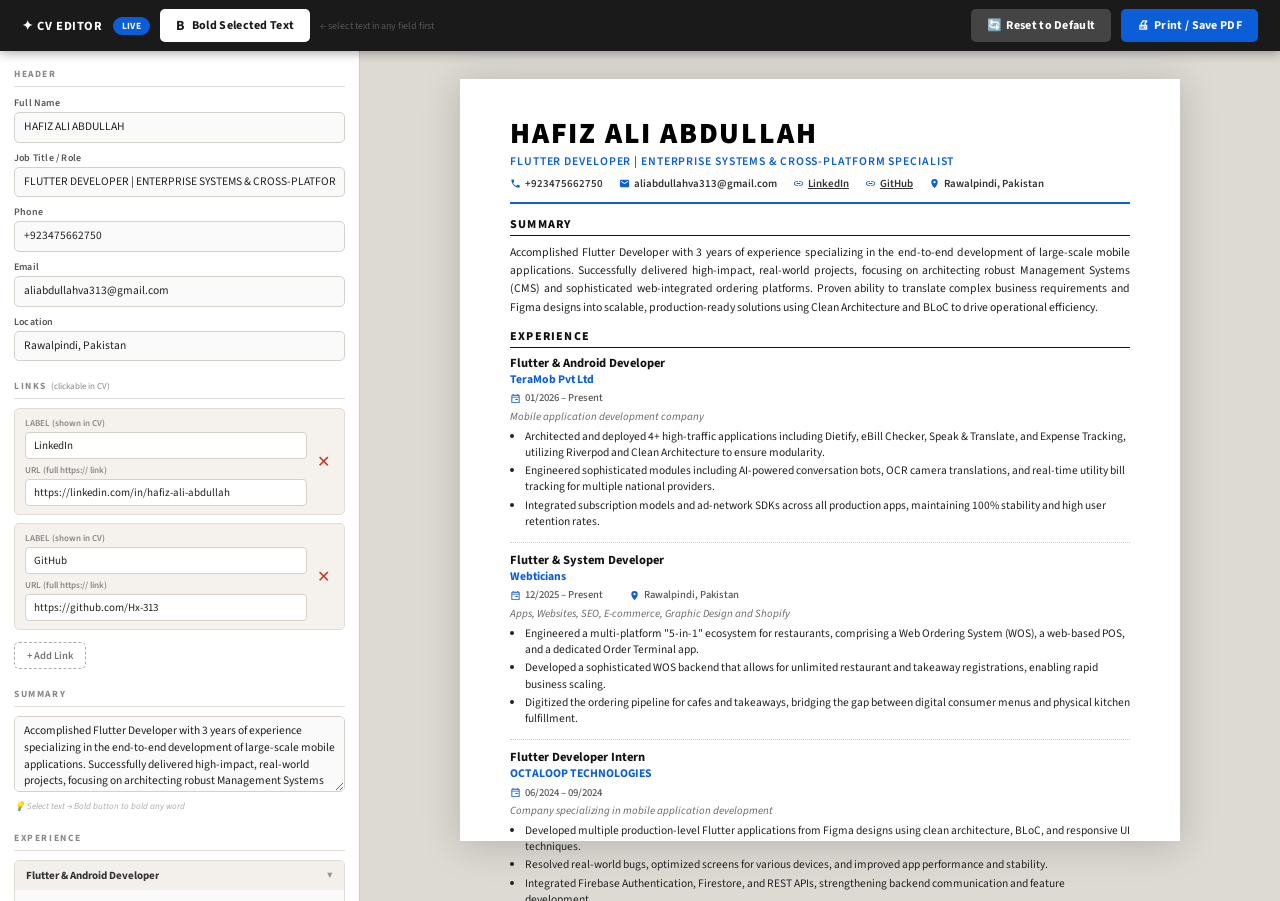
==== index.html @ 5954bc82 "refactor: update CV styling with modern UI components and integrate dynamic icon rendering" ====
<!DOCTYPE html>
<html lang="en">
<head>
<meta charset="UTF-8">
<meta name="viewport" content="width=device-width, initial-scale=1.0">
<title>CV – Hafiz Ali Abdullah</title>
<link href="https://fonts.googleapis.com/css2?family=Source+Sans+3:wght@300;400;600;700;900&display=swap" rel="stylesheet">
<style>
*{margin:0;padding:0;box-sizing:border-box;}
:root{
  --blue:#0b5ed7;--blue-light:#3b82f6;--blue-dark:#1d4ed8;
  --black:#111;--dark:#222;--muted:#555;--light-muted:#888;
  --border:#ccc;--bg:#eae8e3;--panel-bg:#fff;
  --font:'Source Sans 3',sans-serif;--radius:5px;
}
body{font-family:var(--font);background:var(--bg);color:var(--black);font-size:14px;}

/* TOOLBAR */
#toolbar{
  position:sticky;top:0;z-index:200;background:#1a1a1a;
  display:flex;align-items:center;justify-content:space-between;
  padding:9px 22px;gap:10px;box-shadow:0 2px 10px rgba(0,0,0,.35);
}
#toolbar .tl{display:flex;align-items:center;gap:10px;flex-wrap:wrap;}
#toolbar h2{color:#fff;font-size:12.5px;font-weight:700;letter-spacing:.6px;white-space:nowrap;}
.badge{background:var(--blue);color:#fff;font-size:9.5px;font-weight:700;padding:2px 9px;border-radius:20px;letter-spacing:.4px;}
.tbtn{
  display:inline-flex;align-items:center;gap:5px;
  padding:6px 14px;border-radius:var(--radius);
  font-family:var(--font);font-size:12px;font-weight:700;
  letter-spacing:.3px;cursor:pointer;border:2px solid transparent;
  transition:all .16s;white-space:nowrap;
}
.tbtn-bold{background:#fff;color:#1a1a1a;border-color:#fff;}
.tbtn-bold:hover{background:#e8e4de;}
.tbtn-bold.active{background:var(--blue);color:#fff;border-color:var(--blue);}
.tbtn-print{background:var(--blue);color:#fff;border-color:var(--blue);}
.tbtn-print:hover{background:var(--blue-dark);border-color:var(--blue-dark);}
.tbtn-reset{background:#444;color:#fff;border-color:#444;}
.tbtn-reset:hover{background:#555;border-color:#555;}

/* LAYOUT */
#app{display:flex;height:calc(100vh - 50px);}
#form-panel{
  width:360px;min-width:300px;flex-shrink:0;
  background:var(--panel-bg);border-right:1px solid var(--border);
  overflow-y:auto;padding:16px 14px 60px;
}
#form-panel::-webkit-scrollbar{width:4px;}
#form-panel::-webkit-scrollbar-thumb{background:#ccc;border-radius:4px;}
#preview-panel{
  flex:1;overflow-y:auto;background:#dddad4;
  display:flex;justify-content:center;padding:28px 16px 60px;
}
#preview-panel::-webkit-scrollbar{width:6px;}
#preview-panel::-webkit-scrollbar-thumb{background:#bbb;border-radius:4px;}

/* FORM STYLES */
.fs{margin-bottom:18px;}
.fs-title{
  font-size:9.5px;font-weight:700;letter-spacing:1.6px;
  text-transform:uppercase;color:var(--light-muted);
  margin-bottom:9px;padding-bottom:5px;border-bottom:1px solid #e0ddd8;
}
.fg{margin-bottom:8px;}
.fg label{display:block;font-size:10px;font-weight:600;color:#555;margin-bottom:2px;letter-spacing:.2px;}
.fg input,.fg textarea{
  width:100%;padding:6px 9px;border:1px solid #d5d0ca;border-radius:var(--radius);
  font-family:var(--font);font-size:11.5px;color:var(--dark);
  background:#fafafa;resize:vertical;line-height:1.45;
  transition:border-color .15s,box-shadow .15s;
}
.fg input:focus,.fg textarea:focus{
  outline:none;border-color:var(--blue-light);
  box-shadow:0 0 0 2px rgba(59,130,246,.12);background:#fff;
}
.fg textarea{min-height:50px;}
.fg textarea.tall{min-height:76px;}
.hint{font-size:9px;color:#aaa;margin-top:2px;font-style:italic;}

/* LINK ROW — label + url side by side */
.link-row{display:flex;gap:6px;align-items:flex-start;margin-bottom:8px;background:#f5f2ee;border:1px solid #e0dcd6;border-radius:var(--radius);padding:8px 10px;}
.link-row .lr-fields{flex:1;display:flex;flex-direction:column;gap:5px;}
.link-row .lr-input{
  width:100%;padding:5px 8px;border:1px solid #d5d0ca;border-radius:4px;
  font-family:var(--font);font-size:11px;color:var(--dark);background:#fff;
}
.link-row .lr-input:focus{outline:none;border-color:var(--blue-light);}
.link-row .lr-label-row{display:flex;gap:5px;}
.link-row .lr-small{font-size:9px;color:#888;margin-bottom:2px;font-weight:600;}
.link-rm{
  background:transparent;border:none;color:#c0392b;
  font-size:16px;cursor:pointer;padding:2px 4px;line-height:1;
  align-self:center;flex-shrink:0;
}

/* COLLAPSIBLE */
.blk{background:#fafafa;border:1px solid #e0dcd6;border-radius:var(--radius);margin-bottom:8px;overflow:hidden;}
.blk-hd{
  display:flex;align-items:center;justify-content:space-between;
  padding:7px 11px;cursor:pointer;user-select:none;
  background:#f3f0eb;transition:background .15s;
}
.blk-hd:hover{background:#ebe7e0;}
.blk-lbl{font-size:11px;font-weight:700;color:#333;overflow:hidden;text-overflow:ellipsis;white-space:nowrap;max-width:240px;}
.blk-arr{font-size:11px;color:#999;transition:transform .2s;flex-shrink:0;}
.blk-arr.open{transform:rotate(90deg);}
.blk-body{padding:10px 11px;display:none;}
.blk-body.open{display:block;}
.btn-add{
  display:inline-flex;align-items:center;gap:4px;
  background:transparent;border:1px dashed #b0aba4;
  color:#777;font-size:10.5px;font-weight:600;
  padding:5px 12px;border-radius:var(--radius);
  cursor:pointer;margin-top:4px;transition:all .15s;font-family:var(--font);
}
.btn-add:hover{border-color:var(--blue);color:var(--blue);background:#f0f5fa;}
.btn-rm{
  background:transparent;border:none;color:#c0392b;
  font-size:11px;cursor:pointer;padding:2px 5px;font-weight:700;
  font-family:var(--font);margin-top:6px;display:inline-block;
}
.btn-rm:hover{text-decoration:underline;}

/* CV PREVIEW */
#cv{
  width:720px;background:#fff;padding:40px 50px 50px;
  box-shadow:0 4px 36px rgba(0,0,0,.18);
  font-family:var(--font);font-size:9.4pt;color:#111;line-height:1.45;
}
#cv .cv-hd{padding-bottom:10px;border-bottom:2.5px solid var(--blue);margin-bottom:12px;}
#cv .cv-name{font-size:22pt;font-weight:900;letter-spacing:1.8px;text-transform:uppercase;color:#000;line-height:1.05;}
#cv .cv-role{font-size:8.8pt;font-weight:600;letter-spacing:.9px;color:var(--blue);margin-top:3px;text-transform:uppercase;}
#cv .cv-contacts{margin-top:6px;font-size:8.2pt;color:#333;display:flex;flex-wrap:wrap;gap:4px 16px;align-items:center;}
#cv .cv-contacts .ci{color:#333;display:inline-flex;align-items:center;font-weight:600;}
#cv .cv-contacts a.ci-link{
  color:#333;text-decoration:underline;font-weight:600;font-size:8.2pt;
  display:inline-flex;align-items:center;transition:color .15s;
}
#cv .cv-contacts a.ci-link:hover{color:var(--blue);}
.cv-icon{
  width:11px;height:11px;color:var(--blue);display:inline-block;
  vertical-align:middle;margin-right:4px;flex-shrink:0;
}

#cv .sec{margin-bottom:11px;}
#cv .sec-ttl{
  font-size:9pt;font-weight:800;letter-spacing:1.2px;text-transform:uppercase;
  color:#111;border-bottom:1.8px solid #111;padding-bottom:2px;margin-bottom:8px;
}
#cv .cv-sum{font-size:8.8pt;color:#222;line-height:1.55;text-align:justify;}
#cv .cv-job{margin-bottom:10px;}
#cv .cv-jt{font-size:9.4pt;font-weight:700;color:#111;line-height:1.2;}
#cv .cv-jc{font-size:8.8pt;font-weight:700;color:var(--blue);margin-top:2px;line-height:1.2;}
#cv .cv-jmeta {
  font-size: 8pt;
  color: #555;
  margin-top: 3px;
  margin-bottom: 3px;
  display: flex;
  align-items: center;
  flex-wrap: wrap;
  gap: 12px;
  font-weight: 500;
}
#cv .cv-jmeta .cv-meta-item {
  display: inline-flex;
  align-items: center;
}
#cv .cv-jcd{font-size:8.2pt;color:#666;font-style:italic;margin-top:1px;margin-bottom:3px;}
#cv .cv-job ul{padding-left:15px;margin-top:4px;}
#cv .cv-job li{font-size:8.6pt;color:#222;margin-bottom:2px;line-height:1.42;}
#cv .cv-edu{display:flex;justify-content:space-between;align-items:stretch;margin-bottom:8px;}
#cv .cv-edu-deg{font-size:9.4pt;font-weight:700;color:#111;line-height:1.2;}
#cv .cv-edu-inst{font-size:8.8pt;font-weight:700;color:var(--blue);margin-top:2px;line-height:1.2;}
#cv .cv-edu-r{
  border-left:1.5px solid #dcdadb;
  padding-left:12px;
  text-align:left;
  min-width:100px;
  display:flex;
  flex-direction:column;
  justify-content:center;
  flex-shrink:0;
  margin-left:16px;
}
#cv .cv-edu-gpa-label{font-size:7pt;color:#777;text-transform:uppercase;font-weight:700;letter-spacing:.5px;line-height:1.1;}
#cv .cv-edu-gpa-val{font-size:9.5pt;font-weight:700;color:var(--blue);margin-top:2px;line-height:1.1;}
#cv .cv-proj-grid{display:grid;grid-template-columns:1fr 1fr;gap:10px 24px;}
#cv .cv-proj-item{margin-bottom:2px;}
#cv .cv-proj-name{font-size:9pt;font-weight:700;color:#111;line-height:1.25;}
#cv .cv-proj-desc{font-size:8.2pt;color:#444;line-height:1.42;margin-top:2px;}
.proj-icon{width:13px;height:13px;color:var(--blue);margin-top:2px;flex-shrink:0;}
#cv .cv-skills{display:flex;flex-wrap:wrap;gap:6px;margin-top:4px;}
#cv .cv-skill{
  background:#fff;color:#222;border:1px solid #d1d5db;border-bottom:2px solid #a3a9b3;
  font-size:7.8pt;font-weight:700;padding:2px 8px;border-radius:4px;display:inline-block;line-height:1.5;
}
#cv .cv-cert{margin-bottom:6px;}
#cv .cv-cert-name{font-size:9pt;font-weight:700;color:#111;}
#cv .cv-cert-iss{font-size:8pt;color:var(--blue);font-weight:700;}
#cv .cv-refs{display:grid;grid-template-columns:1fr 1fr;gap:10px 24px;}
#cv .cv-ref-name{font-size:9.4pt;font-weight:700;color:#111;}
#cv .cv-ref-role{font-size:8.2pt;color:var(--blue);font-weight:700;line-height:1.35;white-space:pre-line;}
#cv .cv-ref-c{font-size:8.2pt;color:#444;margin-top:2px;}

@media print{
  @page{size:A4;margin:0;}
  html,body{width:210mm;min-height:297mm;margin:0!important;padding:0!important;background:#fff!important;}
  body *{visibility:hidden!important;}
  #cv,#cv *{visibility:visible!important;}
  #toolbar,#form-panel{display:none!important;}
  #app,#preview-panel{
    display:block!important;width:auto!important;height:auto!important;overflow:visible!important;
    margin:0!important;padding:0!important;background:#fff!important;
  }
  #cv{
    position:absolute;left:0;top:0;width:210mm!important;min-height:297mm!important;
    margin:0!important;padding:12mm 14mm!important;box-shadow:none!important;background:#fff!important;
    -webkit-print-color-adjust:exact;print-color-adjust:exact;
  }
}
</style>
</head>
<body>

<!-- TOOLBAR -->
<div id="toolbar">
  <div class="tl">
    <h2>✦ CV EDITOR</h2>
    <span class="badge">LIVE</span>
    <button class="tbtn tbtn-bold" id="boldBtn" onclick="applyBold()">
      <b style="font-size:14px;line-height:1">B</b>&nbsp;Bold Selected Text
    </button>
    <span style="color:#555;font-size:10px;">← select text in any field first</span>
  </div>
  <div style="display:flex;gap:10px;align-items:center;">
    <button class="tbtn tbtn-reset" onclick="resetTemplate()">🔄&nbsp; Reset to Default</button>
    <button class="tbtn tbtn-print" onclick="printCV()">🖨&nbsp; Print / Save PDF</button>
  </div>
</div>

<div id="app">
  <!-- FORM PANEL -->
  <div id="form-panel">

    <div class="fs">
      <div class="fs-title">Header</div>
      <div class="fg"><label>Full Name</label><input id="f-name" oninput="render()"></div>
      <div class="fg"><label>Job Title / Role</label><input id="f-title" oninput="render()"></div>
      <div class="fg"><label>Phone</label><input id="f-phone" oninput="render()"></div>
      <div class="fg"><label>Email</label><input id="f-email" oninput="render()"></div>
      <div class="fg"><label>Location</label><input id="f-location" oninput="render()"></div>
    </div>

    <div class="fs">
      <div class="fs-title">Links <span style="font-weight:400;text-transform:none;font-size:9px;letter-spacing:0">(clickable in CV)</span></div>
      <div id="links-wrap"></div>
      <button class="btn-add" onclick="addLink()">+ Add Link</button>
    </div>

    <div class="fs">
      <div class="fs-title">Summary</div>
      <div class="fg">
        <textarea id="f-summary" class="tall" oninput="render()"></textarea>
        <div class="hint">💡 Select text → Bold button to bold any word</div>
      </div>
    </div>

    <div class="fs">
      <div class="fs-title">Experience</div>
      <div id="jobs-wrap"></div>
      <button class="btn-add" onclick="addJob()">+ Add Job</button>
    </div>

    <div class="fs">
      <div class="fs-title">Education</div>
      <div id="edu-wrap"></div>
      <button class="btn-add" onclick="addEdu()">+ Add Education</button>
    </div>

    <div class="fs">
      <div class="fs-title">Side Projects</div>
      <div id="proj-wrap"></div>
      <button class="btn-add" onclick="addProj()">+ Add Project</button>
    </div>

    <div class="fs">
      <div class="fs-title">Skills <span style="font-weight:400;text-transform:none;font-size:9px;letter-spacing:0">(one per line)</span></div>
      <div class="fg">
        <textarea id="f-skills" style="min-height:130px" oninput="render()"></textarea>
        <div class="hint">Each line = one blue tag badge</div>
      </div>
    </div>

    <div class="fs">
      <div class="fs-title">Certifications</div>
      <div id="cert-wrap"></div>
      <button class="btn-add" onclick="addCert()">+ Add Certification</button>
    </div>

    <div class="fs">
      <div class="fs-title">References</div>
      <div id="refs-wrap"></div>
      <button class="btn-add" onclick="addRef()">+ Add Reference</button>
    </div>

  </div>

  <!-- PREVIEW PANEL -->
  <div id="preview-panel">
    <div id="cv"></div>
  </div>
</div>

<script>
/* ══════════════════════════════════════════
   DATA
══════════════════════════════════════════ */
const D = {
  name: "HAFIZ ALI ABDULLAH",
  title: "FLUTTER DEVELOPER | ENTERPRISE SYSTEMS & CROSS-PLATFORM SPECIALIST",
  phone: "+923475662750",
  email: "aliabdullahva313@gmail.com",
  location: "Rawalpindi, Pakistan",
  links: [
    { label: "LinkedIn", url: "https://linkedin.com/in/hafiz-ali-abdullah" },
    { label: "GitHub",   url: "https://github.com/Hx-313" }
  ],
  summary: "Accomplished Flutter Developer with 3 years of experience specializing in the end-to-end development of large-scale mobile applications. Successfully delivered high-impact, real-world projects, focusing on architecting robust Management Systems (CMS) and sophisticated web-integrated ordering platforms. Proven ability to translate complex business requirements and Figma designs into scalable, production-ready solutions using Clean Architecture and BLoC to drive operational efficiency.",
  jobs: [
    {
      title: "Flutter & Android Developer", company: "TeraMob Pvt Ltd",
      desc: "Mobile application development company", date: "01/2026 – Present",
      bullets: [
        "Architected and deployed 4+ high-traffic applications including Dietify, eBill Checker, Speak & Translate, and Expense Tracking, utilizing Riverpod and Clean Architecture to ensure modularity.",
        "Engineered sophisticated modules including AI-powered conversation bots, OCR camera translations, and real-time utility bill tracking for multiple national providers.",
        "Integrated subscription models and ad-network SDKs across all production apps, maintaining 100% stability and high user retention rates."
      ]
    },
    {
      title: "Flutter & System Developer", company: "Webticians",
      desc: "Apps, Websites, SEO, E-commerce, Graphic Design and Shopify", date: "12/2025 – Present | Rawalpindi, Pakistan",
      bullets: [
        "Engineered a multi-platform \"5-in-1\" ecosystem for restaurants, comprising a Web Ordering System (WOS), a web-based POS, and a dedicated Order Terminal app.",
        "Developed a sophisticated WOS backend that allows for unlimited restaurant and takeaway registrations, enabling rapid business scaling.",
        "Digitized the ordering pipeline for cafes and takeaways, bridging the gap between digital consumer menus and physical kitchen fulfillment."
      ]
    },
    {
      title: "Flutter Developer Intern", company: "OCTALOOP TECHNOLOGIES",
      desc: "Company specializing in mobile application development", date: "06/2024 – 09/2024",
      bullets: [
        "Developed multiple production-level Flutter applications from Figma designs using clean architecture, BLoC, and responsive UI techniques.",
        "Resolved real-world bugs, optimized screens for various devices, and improved app performance and stability.",
        "Integrated Firebase Authentication, Firestore, and REST APIs, strengthening backend communication and feature development.",
        "Gained professional workflow experience including Git, team collaboration, and delivering client-ready features."
      ]
    },
    {
      title: "Native Android Developer", company: "CENIT",
      desc: "Networking and IT", date: "05/2024 – 03/2025",
      bullets: [
        "Developed Android applications using Java and XML with API integration, RecyclerView, View Binding, and Data Binding.",
        "Delivered client-focused features, resolved bugs, and implemented enhancements while strengthening debugging and problem-solving skills.",
        "Integrated Firebase real-time database and local storage for dynamic data handling."
      ]
    }
  ],
  edu: [
    { degree: "BS in Computer Science",          inst: "ARID AGRICULTURE UNIVERSITY",    date: "11/2021 – 07/2025 | Rawalpindi, Pakistan", gpa: "GPA: 3.63 / 4.0" },
    { degree: "Intermediate in Computer Science", inst: "Askaria Schools & Colleges",      date: "01/2019 – 01/2021 | Saddar, Rawalpindi",   gpa: "Percentage: 94 / 100" },
    { degree: "Matriculation",                    inst: "Askaria Schools & Colleges",      date: "03/2017 – 2019 | Saddar, Rawalpindi",       gpa: "Percentage: 94 / 100" }
  ],
  projects: [
    { name: "Masjid 360 | Full-Stack Community Management System", desc: "Successfully developed a full-stack community management system that improved financial transparency and operational efficiency." },
    { name: "AI Camera Classifier | Computer Vision (Python/OpenCV)", desc: "Engineered a real-time object identification tool showcasing high-level technical proficiency in computer vision." },
    { name: "HangAroo Native Game", desc: "Re-implemented complex gameplay logic in Java/Android, managing the full lifecycle from asset management to final optimization." },
    { name: "Weather Forecast", desc: "A lightweight Flutter application fetching real-time weather data using REST APIs." }
  ],
  skills: ["Flutter","Dart","Android Native","XML","Mobile UI Design","Node.js","Express.js","Firebase","RESTful API","MySQL","SqfLite","MongoDB","C/C++","HTML5","CSS3","JavaScript","Payment Gateway","JSON Parsing","IBM","Hostinger","Vercel","Android Studio","Postman","Visual Studio Code","GitHub","Git","Insomnia"],
  certs: [
    { name: "Node.js & MongoDB: Developing Back-end Database Applications", iss: "IBM" },
    { name: "Android Java + Database", iss: "NAVTTC" },
    { name: "Android Java IT Specialist Badge + Android Java + Database", iss: "Pearson VUE & NAVTTC (Collaborated)" }
  ],
  refs: [
    { name: "Mr. Nouman Bashir",  role: "CEO InterCraft Pvt LTD",                                                                     email: "nbashir@intercraftsol.com",   phone: "+92 336-9237827" },
    { name: "Mr. Suleman Khurram", role: "Senior Consultant, Checkit Europe\nSr. Software Development Manager, Abiyatech Pvt. Ltd", email: "sulemankhurram@gmail.com",     phone: "+92 313-5345834" }
  ]
};

/* ══════════════════════════════════════════
   HELPERS
══════════════════════════════════════════ */
const calendarIcon = `<svg class="cv-icon" viewBox="0 0 24 24"><path fill="currentColor" d="M19 4h-1V2h-2v2H8V2H6v2H5c-1.11 0-1.99.9-1.99 2L3 20a2 2 0 0 0 2 2h14c1.1 0 2-.9 2-2V6c0-1.1-.9-2-2-2zm0 16H5V10h14v10zm0-12H5V6h14v2zm-7 5h5v2h-5z"/></svg>`;
const mapPinIcon = `<svg class="cv-icon" viewBox="0 0 24 24"><path fill="currentColor" d="M12 2a7 7 0 0 0-7 7c0 5.25 7 13 7 13s7-7.75 7-13a7 7 0 0 0-7-7zm0 9.5a2.5 2.5 0 0 1 0-5 2.5 2.5 0 0 1 0 5z"/></svg>`;
const phoneIcon = `<svg class="cv-icon" viewBox="0 0 24 24"><path fill="currentColor" d="M6.62 10.79a15.15 15.15 0 0 0 6.59 6.59l2.2-2.2c.28-.28.67-.36 1.02-.24 1.12.37 2.33.57 3.57.57.55 0 1 .45 1 1V20c0 .55-.45 1-1 1-9.39 0-17-7.61-17-17 0-.55.45-1 1-1h3.5c.55 0 1 .45 1 1 0 1.25.2 2.45.57 3.57.11.35.03.74-.25 1.02l-2.2 2.2z"/></svg>`;
const emailIcon = `<svg class="cv-icon" viewBox="0 0 24 24"><path fill="currentColor" d="M20 4H4c-1.1 0-1.99.9-1.99 2L2 18c0 1.1.9 2 2 2h16c1.1 0 2-.9 2-2V6c0-1.1-.9-2-2-2zm0 4-8 5-8-5V6l8 5 8-5v2z"/></svg>`;
const linkIcon = `<svg class="cv-icon" viewBox="0 0 24 24"><path fill="currentColor" d="M3.9 12c0-1.71 1.39-3.1 3.1-3.1h4V7H7c-2.76 0-5 2.24-5 5s2.24 5 5 5h4v-1.9H7c-1.71 0-3.1-1.39-3.1-3.1zM8 13h8v-2H8v2zm9-6h-4v1.9h4c1.71 0 3.1 1.39 3.1 3.1s-1.39 3.1-3.1 3.1h-4V17h4c2.76 0 5-2.24 5-5s-2.24-5-5-5z"/></svg>`;

function getProjectIcon(name) {
  name = name.toLowerCase();
  if (name.includes("masjid")) {
    return `<svg class="proj-icon" viewBox="0 0 24 24"><path fill="currentColor" d="M12 2A10 10 0 0 0 2 12a10 10 0 0 0 10 10 10 10 0 0 0 10-10A10 10 0 0 0 12 2m0 2a8 8 0 0 1 8 8 8 8 0 0 1-8 8 8 8 0 0 1-8-8 8 8 0 0 1 8-8m1 4h-2v4H7v2h4v4h2v-4h4v-2h-4z"/></svg>`;
  } else if (name.includes("classifier") || name.includes("ai")) {
    return `<svg class="proj-icon" viewBox="0 0 24 24"><path fill="currentColor" d="M12 2a7 7 0 0 0-7 7c0 2.38 1.19 4.47 3 5.74V17c0 .55.45 1 1 1h6c.55 0 1-.45 1-1v-2.26c1.81-1.27 3-3.36 3-5.74a7 7 0 0 0-7-7m2 18h-4v1h4v-1zm-3-12a1 1 0 1 1-1-1 1 1 0 0 1 1 1z"/></svg>`;
  } else if (name.includes("game") || name.includes("hangaroo")) {
    return `<svg class="proj-icon" viewBox="0 0 24 24"><path fill="currentColor" d="M21 6H3c-1.1 0-2 .9-2 2v8c0 1.1.9 2 2 2h18c1.1 0 2-.9 2-2V8c0-1.1-.9-2-2-2m-10 7H8v3H6v-3H3v-2h3V8h2v3h3zm7 2c-.55 0-1-.45-1-1s.45-1 1-1 1 .45 1 1-.45 1-1 1m2-3c-.55 0-1-.45-1-1s.45-1 1-1 1 .45 1 1-.45 1-1 1"/></svg>`;
  } else if (name.includes("weather")) {
    return `<svg class="proj-icon" viewBox="0 0 24 24"><path fill="currentColor" d="M19.35 10.04A7.49 7.49 0 0 0 12 4C9.11 4 6.6 5.64 5.35 8.04A5.994 5.994 0 0 0 0 14c0 3.31 2.69 6 6 6h13c2.76 0 5-2.24 5-5 0-2.64-2.05-4.78-4.65-4.96z"/></svg>`;
  }
  return `<svg class="proj-icon" viewBox="0 0 24 24"><path fill="currentColor" d="M12 2C6.48 2 2 6.48 2 12s4.48 10 10 10 10-4.48 10-10S17.52 2 12 2zm1 15h-2v-6h2zm0-8h-2V7h2z"/></svg>`;
}

function renderDateLoc(dateStr) {
  if (!dateStr) return '';
  const parts = dateStr.split('|').map(s => s.trim());
  let res = `<span class="cv-meta-item">${calendarIcon}${bf(parts[0])}</span>`;
  if (parts[1]) {
    res += `<span class="cv-meta-item" style="margin-left: 14px;">${mapPinIcon}${bf(parts[1])}</span>`;
  }
  return res;
}

function renderGpaBox(gpaStr) {
  if (!gpaStr) return '';
  const idx = gpaStr.indexOf(':');
  let label = 'Result';
  let val = gpaStr;
  if (idx !== -1) {
    label = gpaStr.substring(0, idx).trim();
    val = gpaStr.substring(idx + 1).trim();
  } else {
    const spaceIdx = gpaStr.search(/\s\d/);
    if (spaceIdx !== -1) {
      label = gpaStr.substring(0, spaceIdx).trim();
      val = gpaStr.substring(spaceIdx).trim();
    }
  }
  return `<div class="cv-edu-gpa-label">${esc(label)}</div>` +
         `<div class="cv-edu-gpa-val">${bf(val)}</div>`;
}

function esc(s){ return (s||'').replace(/&/g,'&amp;').replace(/"/g,'&quot;').replace(/</g,'&lt;').replace(/>/g,'&gt;'); }
function bf(s){
  if(!s) return '';
  return (s+'').replace(/&/g,'&amp;').replace(/</g,'&lt;').replace(/>/g,'&gt;')
               .replace(/\*\*(.+?)\*\*/g,'<strong>$1</strong>');
}
function nl2br(s){ return bf(s).replace(/\n/g,'<br>'); }
function linkHref(url){
  url = (url || '').trim();
  if(!url) return '';
  if(/^(https?:|mailto:|tel:)/i.test(url)) return url;
  if(/^[^@\s]+@[^@\s]+\.[^@\s]+$/.test(url)) return 'mailto:' + url;
  if(/^\+?[\d\s().-]{7,}$/.test(url)) return 'tel:' + url.replace(/\s+/g, '');
  return 'https://' + url.replace(/^\/+/, '');
}
function tog(hd){
  hd.nextElementSibling.classList.toggle('open');
  hd.querySelector('.blk-arr').classList.toggle('open');
}

/* ══════════════════════════════════════════
   BOLD — tracks focus & selection correctly
══════════════════════════════════════════ */
let _el = null, _s0 = 0, _s1 = 0;
document.addEventListener('focusin', e => {
  if(e.target.tagName==='INPUT'||e.target.tagName==='TEXTAREA') _el = e.target;
});
document.addEventListener('selectionchange', () => {
  if(_el){ _s0 = _el.selectionStart; _s1 = _el.selectionEnd; }
});
['mouseup','keyup','keydown'].forEach(ev =>
  document.addEventListener(ev, () => { if(_el){ _s0=_el.selectionStart; _s1=_el.selectionEnd; } })
);

function applyBold(){
  if(!_el){ alert('Click inside any text field first, select some text, then click Bold.'); return; }
  let s = _el.selectionStart, e = _el.selectionEnd;
  if(s===e){ s=_s0; e=_s1; }
  if(s===e){ alert('Please select some text first, then click Bold.'); return; }
  const v=_el.value, sel=v.slice(s,e), before=v.slice(0,s), after=v.slice(e);
  let nv, nc;
  if(before.endsWith('**')&&after.startsWith('**')){
    nv = v.slice(0,s-2)+sel+v.slice(e+2); nc = s-2+sel.length;
  } else {
    nv = before+'**'+sel+'**'+after; nc = s+2+sel.length+2;
  }
  _el.value = nv;
  _el.focus();
  _el.setSelectionRange(nc,nc);
  _el.dispatchEvent(new Event('input'));
  const btn=document.getElementById('boldBtn');
  btn.classList.add('active');
  setTimeout(()=>btn.classList.remove('active'),600);
}

/* ══════════════════════════════════════════
   BUILD: LINKS
══════════════════════════════════════════ */
function buildLinks(){
  const w = document.getElementById('links-wrap');
  w.innerHTML = '';
  D.links.forEach(function(lk, i){
    const row = document.createElement('div');
    row.className = 'link-row';
    row.innerHTML =
      '<div class="lr-fields">' +
        '<div><div class="lr-small">LABEL (shown in CV)</div>' +
          '<input class="lr-input" placeholder="e.g. LinkedIn, Portfolio" value="' + esc(lk.label) + '" data-i="' + i + '" data-f="label"></div>' +
        '<div><div class="lr-small">URL (full https:// link)</div>' +
          '<input class="lr-input" placeholder="https://..." value="' + esc(lk.url) + '" data-i="' + i + '" data-f="url"></div>' +
      '</div>' +
      '<button class="link-rm" data-i="' + i + '" title="Remove">✕</button>';
    w.appendChild(row);
  });
  // Attach events after DOM insert
  w.querySelectorAll('.lr-input').forEach(function(inp){
    inp.addEventListener('input', function(){
      const idx = parseInt(this.dataset.i);
      const field = this.dataset.f;
      D.links[idx][field] = this.value;
      render();
    });
    inp.addEventListener('focus', function(){ _el = this; });
  });
  w.querySelectorAll('.link-rm').forEach(function(btn){
    btn.addEventListener('click', function(){
      const idx = parseInt(this.dataset.i);
      D.links.splice(idx, 1);
      buildLinks();
      render();
    });
  });
}
function addLink(){ D.links.push({label:'',url:''}); buildLinks(); render(); }

/* ══════════════════════════════════════════
   BUILD: JOBS
══════════════════════════════════════════ */
function buildJobs(){
  const w = document.getElementById('jobs-wrap');
  w.innerHTML = '';
  D.jobs.forEach(function(j, i){
    const d = document.createElement('div');
    d.className = 'blk';
    d.innerHTML =
      '<div class="blk-hd" onclick="tog(this)">' +
        '<span class="blk-lbl">' + (esc(j.title)||'New Job') + '</span>' +
        '<span class="blk-arr open">▶</span>' +
      '</div>' +
      '<div class="blk-body open">' +
        '<div class="fg"><label>Job Title</label>' +
          '<input data-i="'+i+'" data-f="title" value="'+esc(j.title)+'"></div>' +
        '<div class="fg"><label>Company</label>' +
          '<input data-i="'+i+'" data-f="company" value="'+esc(j.company)+'"></div>' +
        '<div class="fg"><label>Company Description</label>' +
          '<input data-i="'+i+'" data-f="desc" value="'+esc(j.desc)+'"></div>' +
        '<div class="fg"><label>Date / Location</label>' +
          '<input data-i="'+i+'" data-f="date" value="'+esc(j.date)+'"></div>' +
        '<div class="fg"><label>Bullet Points (one per line)</label>' +
          '<textarea class="tall" data-i="'+i+'" data-f="bullets">'+esc(j.bullets.join('\n'))+'</textarea>' +
          '<div class="hint">Select text → Bold button</div></div>' +
        '<button class="btn-rm" data-i="'+i+'" data-rm="job">✕ Remove this job</button>' +
      '</div>';
    w.appendChild(d);
  });
  w.querySelectorAll('input[data-f]').forEach(function(inp){
    inp.addEventListener('input', function(){
      D.jobs[+this.dataset.i][this.dataset.f] = this.value;
      if(this.dataset.f==='title') this.closest('.blk').querySelector('.blk-lbl').textContent = this.value||'New Job';
      render();
    });
    inp.addEventListener('focus', function(){ _el=this; });
  });
  w.querySelectorAll('textarea[data-f]').forEach(function(ta){
    ta.addEventListener('input', function(){
      D.jobs[+this.dataset.i].bullets = this.value.split('\n');
      render();
    });
    ta.addEventListener('focus', function(){ _el=this; });
  });
  w.querySelectorAll('.btn-rm[data-rm="job"]').forEach(function(btn){
    btn.addEventListener('click', function(){ D.jobs.splice(+this.dataset.i,1); buildJobs(); render(); });
  });
}
function addJob(){ D.jobs.push({title:'',company:'',desc:'',date:'',bullets:['']}); buildJobs(); render(); }

/* ══════════════════════════════════════════
   BUILD: EDUCATION
══════════════════════════════════════════ */
function buildEdu(){
  const w = document.getElementById('edu-wrap');
  w.innerHTML = '';
  D.edu.forEach(function(e, i){
    const d = document.createElement('div');
    d.className = 'blk';
    d.innerHTML =
      '<div class="blk-hd" onclick="tog(this)">' +
        '<span class="blk-lbl">'+(esc(e.degree)||'Education')+'</span>' +
        '<span class="blk-arr open">▶</span>' +
      '</div>' +
      '<div class="blk-body open">' +
        '<div class="fg"><label>Degree</label><input data-i="'+i+'" data-f="degree" value="'+esc(e.degree)+'"></div>' +
        '<div class="fg"><label>Institution</label><input data-i="'+i+'" data-f="inst" value="'+esc(e.inst)+'"></div>' +
        '<div class="fg"><label>Date / Location</label><input data-i="'+i+'" data-f="date" value="'+esc(e.date)+'"></div>' +
        '<div class="fg"><label>GPA / Result</label><input data-i="'+i+'" data-f="gpa" value="'+esc(e.gpa)+'"></div>' +
        '<button class="btn-rm" data-i="'+i+'" data-rm="edu">✕ Remove</button>' +
      '</div>';
    w.appendChild(d);
  });
  w.querySelectorAll('input[data-f]').forEach(function(inp){
    inp.addEventListener('input', function(){
      D.edu[+this.dataset.i][this.dataset.f] = this.value;
      if(this.dataset.f==='degree') this.closest('.blk').querySelector('.blk-lbl').textContent = this.value||'Education';
      render();
    });
    inp.addEventListener('focus', function(){ _el=this; });
  });
  w.querySelectorAll('.btn-rm[data-rm="edu"]').forEach(function(btn){
    btn.addEventListener('click', function(){ D.edu.splice(+this.dataset.i,1); buildEdu(); render(); });
  });
}
function addEdu(){ D.edu.push({degree:'',inst:'',date:'',gpa:''}); buildEdu(); render(); }

/* ══════════════════════════════════════════
   BUILD: PROJECTS
══════════════════════════════════════════ */
function buildProj(){
  const w = document.getElementById('proj-wrap');
  w.innerHTML = '';
  D.projects.forEach(function(p, i){
    const d = document.createElement('div');
    d.className = 'blk';
    d.innerHTML =
      '<div class="blk-hd" onclick="tog(this)">' +
        '<span class="blk-lbl">'+(esc(p.name)||'Project')+'</span>' +
        '<span class="blk-arr open">▶</span>' +
      '</div>' +
      '<div class="blk-body open">' +
        '<div class="fg"><label>Project Name</label><input data-i="'+i+'" data-f="name" value="'+esc(p.name)+'"></div>' +
        '<div class="fg"><label>Description</label><textarea data-i="'+i+'" data-f="desc">'+esc(p.desc)+'</textarea></div>' +
        '<button class="btn-rm" data-i="'+i+'" data-rm="proj">✕ Remove</button>' +
      '</div>';
    w.appendChild(d);
  });
  w.querySelectorAll('input[data-f]').forEach(function(inp){
    inp.addEventListener('input', function(){
      D.projects[+this.dataset.i][this.dataset.f] = this.value;
      if(this.dataset.f==='name') this.closest('.blk').querySelector('.blk-lbl').textContent = this.value||'Project';
      render();
    });
    inp.addEventListener('focus', function(){ _el=this; });
  });
  w.querySelectorAll('textarea[data-f]').forEach(function(ta){
    ta.addEventListener('input', function(){ D.projects[+this.dataset.i][this.dataset.f]=this.value; render(); });
    ta.addEventListener('focus', function(){ _el=this; });
  });
  w.querySelectorAll('.btn-rm[data-rm="proj"]').forEach(function(btn){
    btn.addEventListener('click', function(){ D.projects.splice(+this.dataset.i,1); buildProj(); render(); });
  });
}
function addProj(){ D.projects.push({name:'',desc:''}); buildProj(); render(); }

/* ══════════════════════════════════════════
   BUILD: CERTS
══════════════════════════════════════════ */
function buildCerts(){
  const w = document.getElementById('cert-wrap');
  w.innerHTML = '';
  D.certs.forEach(function(c, i){
    const d = document.createElement('div');
    d.className = 'blk';
    d.innerHTML =
      '<div class="blk-hd" onclick="tog(this)">' +
        '<span class="blk-lbl">'+(esc(c.name)||'Certification')+'</span>' +
        '<span class="blk-arr open">▶</span>' +
      '</div>' +
      '<div class="blk-body open">' +
        '<div class="fg"><label>Certificate Name</label><input data-i="'+i+'" data-f="name" value="'+esc(c.name)+'"></div>' +
        '<div class="fg"><label>Issuing Organization</label><input data-i="'+i+'" data-f="iss" value="'+esc(c.iss)+'"></div>' +
        '<button class="btn-rm" data-i="'+i+'" data-rm="cert">✕ Remove</button>' +
      '</div>';
    w.appendChild(d);
  });
  w.querySelectorAll('input[data-f]').forEach(function(inp){
    inp.addEventListener('input', function(){
      D.certs[+this.dataset.i][this.dataset.f] = this.value;
      if(this.dataset.f==='name') this.closest('.blk').querySelector('.blk-lbl').textContent = this.value||'Certification';
      render();
    });
    inp.addEventListener('focus', function(){ _el=this; });
  });
  w.querySelectorAll('.btn-rm[data-rm="cert"]').forEach(function(btn){
    btn.addEventListener('click', function(){ D.certs.splice(+this.dataset.i,1); buildCerts(); render(); });
  });
}
function addCert(){ D.certs.push({name:'',iss:''}); buildCerts(); render(); }

/* ══════════════════════════════════════════
   BUILD: REFS
══════════════════════════════════════════ */
function buildRefs(){
  const w = document.getElementById('refs-wrap');
  w.innerHTML = '';
  D.refs.forEach(function(r, i){
    const d = document.createElement('div');
    d.className = 'blk';
    d.innerHTML =
      '<div class="blk-hd" onclick="tog(this)">' +
        '<span class="blk-lbl">'+(esc(r.name)||'Reference')+'</span>' +
        '<span class="blk-arr open">▶</span>' +
      '</div>' +
      '<div class="blk-body open">' +
        '<div class="fg"><label>Name</label><input data-i="'+i+'" data-f="name" value="'+esc(r.name)+'"></div>' +
        '<div class="fg"><label>Role / Company</label><textarea data-i="'+i+'" data-f="role">'+esc(r.role)+'</textarea></div>' +
        '<div class="fg"><label>Email</label><input data-i="'+i+'" data-f="email" value="'+esc(r.email)+'"></div>' +
        '<div class="fg"><label>Phone</label><input data-i="'+i+'" data-f="phone" value="'+esc(r.phone)+'"></div>' +
        '<button class="btn-rm" data-i="'+i+'" data-rm="ref">✕ Remove</button>' +
      '</div>';
    w.appendChild(d);
  });
  w.querySelectorAll('input[data-f]').forEach(function(inp){
    inp.addEventListener('input', function(){
      D.refs[+this.dataset.i][this.dataset.f] = this.value;
      if(this.dataset.f==='name') this.closest('.blk').querySelector('.blk-lbl').textContent = this.value||'Reference';
      render();
    });
    inp.addEventListener('focus', function(){ _el=this; });
  });
  w.querySelectorAll('textarea[data-f]').forEach(function(ta){
    ta.addEventListener('input', function(){ D.refs[+this.dataset.i][this.dataset.f]=this.value; render(); });
    ta.addEventListener('focus', function(){ _el=this; });
  });
  w.querySelectorAll('.btn-rm[data-rm="ref"]').forEach(function(btn){
    btn.addEventListener('click', function(){ D.refs.splice(+this.dataset.i,1); buildRefs(); render(); });
  });
}
function addRef(){ D.refs.push({name:'',role:'',email:'',phone:''}); buildRefs(); render(); }

/* ══════════════════════════════════════════
   RENDER CV
══════════════════════════════════════════ */
function render(){
  const name    = document.getElementById('f-name').value;
  const title   = document.getElementById('f-title').value;
  const phone   = document.getElementById('f-phone').value;
  const email   = document.getElementById('f-email').value;
  const loc     = document.getElementById('f-location').value;
  const summary = document.getElementById('f-summary').value;
  const skills  = document.getElementById('f-skills').value.split('\n').map(function(s){return s.trim();}).filter(Boolean);

  let h = '';

  /* HEADER */
  h += '<div class="cv-hd">';
  h += '<div class="cv-name">'+bf(name)+'</div>';
  h += '<div class="cv-role">'+bf(title)+'</div>';
  h += '<div class="cv-contacts">';
  if(phone) h += '<span class="ci">'+phoneIcon+bf(phone)+'</span>';
  if(email) h += '<span class="ci">'+emailIcon+bf(email)+'</span>';
  // Clickable links
  var validLinks = D.links.filter(function(lk){ return lk.label && lk.url; });
  validLinks.forEach(function(lk){
    h += '<a class="ci-link" href="'+esc(linkHref(lk.url))+'" target="_blank" rel="noopener">'+linkIcon+esc(lk.label)+'</a>';
  });
  if(loc)   h += '<span class="ci">'+mapPinIcon+bf(loc)+'</span>';
  h += '</div></div>';

  /* SUMMARY */
  if(summary){
    h += '<div class="sec"><div class="sec-ttl">Summary</div><div class="cv-sum">'+bf(summary)+'</div></div>';
  }

  /* EXPERIENCE */
  if(D.jobs.length){
    h += '<div class="sec"><div class="sec-ttl">Experience</div>';
    D.jobs.forEach(function(j, i){
      var buls = j.bullets.filter(function(b){ return (b||'').trim(); });
      const isLast = (i === D.jobs.length - 1);
      const borderStyle = isLast ? '' : ' style="border-bottom:1px dotted #ccc;padding-bottom:10px;margin-bottom:10px;"';
      h += '<div class="cv-job"'+borderStyle+'>';
      h += '<div class="cv-jt">'+bf(j.title)+'</div>';
      h += '<div class="cv-jc">'+bf(j.company)+'</div>';
      h += '<div class="cv-jmeta">' + renderDateLoc(j.date) + '</div>';
      if(j.desc) h += '<div class="cv-jcd">'+bf(j.desc)+'</div>';
      if(buls.length){ h += '<ul>'+buls.map(function(b){ return '<li>'+bf(b)+'</li>'; }).join('')+'</ul>'; }
      h += '</div>';
    });
    h += '</div>';
  }

  /* EDUCATION */
  if(D.edu.length){
    h += '<div class="sec"><div class="sec-ttl">Education</div>';
    D.edu.forEach(function(e, i){
      const isLast = (i === D.edu.length - 1);
      const borderStyle = isLast ? '' : ' style="border-bottom:1px dotted #ccc;padding-bottom:10px;margin-bottom:10px;"';
      h += '<div class="cv-edu"'+borderStyle+'><div>';
      h += '<div class="cv-edu-deg">'+bf(e.degree)+'</div>';
      h += '<div class="cv-edu-inst">'+bf(e.inst)+'</div>';
      h += '<div class="cv-jmeta">' + renderDateLoc(e.date) + '</div>';
      h += '</div><div class="cv-edu-r">';
      h += renderGpaBox(e.gpa);
      h += '</div></div>';
    });
    h += '</div>';
  }

  /* PROJECTS */
  if(D.projects.length){
    h += '<div class="sec"><div class="sec-ttl">Side Projects</div><div class="cv-proj-grid">';
    D.projects.forEach(function(p, i){
      const isLastRow = i >= D.projects.length - (D.projects.length % 2 === 0 ? 2 : 1);
      const borderStyle = isLastRow ? '' : ' style="border-bottom:1px dotted #ccc;padding-bottom:10px;"';
      h += '<div class="cv-proj-item"'+borderStyle+'>';
      h += '<div style="display:flex;gap:8px;align-items:flex-start;">';
      h += getProjectIcon(p.name);
      h += '<div>';
      h += '<div class="cv-proj-name">'+bf(p.name)+'</div>';
      h += '<div class="cv-proj-desc">'+bf(p.desc)+'</div>';
      h += '</div></div></div>';
    });
    h += '</div></div>';
  }

  /* SKILLS */
  if(skills.length){
    h += '<div class="sec"><div class="sec-ttl">Skills</div><div class="cv-skills">';
    skills.forEach(function(s){ h += '<span class="cv-skill">'+bf(s)+'</span>'; });
    h += '</div></div>';
  }

  /* CERTIFICATIONS */
  if(D.certs.length){
    h += '<div class="sec"><div class="sec-ttl">Certifications</div>';
    D.certs.forEach(function(c, i){
      const isLast = (i === D.certs.length - 1);
      const borderStyle = isLast ? '' : ' style="border-bottom:1px dotted #ccc;padding-bottom:8px;margin-bottom:8px;"';
      h += '<div class="cv-cert"'+borderStyle+'>';
      h += '<div class="cv-cert-name">'+bf(c.name)+'</div>';
      h += '<div class="cv-cert-iss">'+bf(c.iss)+'</div>';
      h += '</div>';
    });
    h += '</div>';
  }

  /* REFERENCES */
  if(D.refs.length){
    h += '<div class="sec"><div class="sec-ttl">References</div><div class="cv-refs">';
    D.refs.forEach(function(r, i){
      const isLastRow = i >= D.refs.length - (D.refs.length % 2 === 0 ? 2 : 1);
      const borderStyle = isLastRow ? '' : ' style="border-bottom:1px dotted #ccc;padding-bottom:10px;"';
      h += '<div'+borderStyle+'>';
      h += '<div class="cv-ref-name">'+bf(r.name)+'</div>';
      h += '<div class="cv-ref-role">'+nl2br(r.role)+'</div>';
      h += '<div class="cv-ref-c">'+bf(r.email)+'</div>';
      h += '<div class="cv-ref-c">'+bf(r.phone)+'</div>';
      h += '</div>';
    });
    h += '</div></div>';
  }

  document.getElementById('cv').innerHTML = h;
  save();
}

function save(){
  try {
    D.name = document.getElementById('f-name').value;
    D.title = document.getElementById('f-title').value;
    D.phone = document.getElementById('f-phone').value;
    D.email = document.getElementById('f-email').value;
    D.location = document.getElementById('f-location').value;
    D.summary = document.getElementById('f-summary').value;
    D.skills = document.getElementById('f-skills').value.split('\n').map(function(s){return s.trim();}).filter(Boolean);
    localStorage.setItem('cv_data', JSON.stringify(D));
  } catch(e) {
    console.error("Error saving data:", e);
  }
}

function resetTemplate(){
  if(confirm('Are you sure you want to discard all changes and reset to the default template?')){
    localStorage.removeItem('cv_data');
    location.reload();
  }
}

/* ══════════════════════════════════════════
   PRINT — hidden iframe, never blocked,
   no browser timestamp / filename stamps
══════════════════════════════════════════ */
function printCV(){
  var cvHTML = document.getElementById('cv').innerHTML;
  var css = document.querySelector('style').innerHTML;

  // Remove any existing print iframe
  var old = document.getElementById('__print_frame');
  if(old) old.parentNode.removeChild(old);

  // Create hidden iframe
  var iframe = document.createElement('iframe');
  iframe.id = '__print_frame';
  iframe.style.cssText = 'position:fixed;top:0;left:-9999px;width:210mm;height:297mm;border:none;z-index:-9999;';
  document.body.appendChild(iframe);

  var doc = iframe.contentDocument || iframe.contentWindow.document;
  doc.open();
  doc.write(
    '<!DOCTYPE html><html><head><meta charset="UTF-8">'+
    '<link href="https://fonts.googleapis.com/css2?family=Source+Sans+3:wght@300;400;600;700;900&display=swap" rel="stylesheet">'+
    '<style>'+css+'</style></head>'+
    '<body><div id="cv">'+cvHTML+'</div></body></html>'
  );
  doc.close();

  // Wait for fonts then print
  iframe.onload = function(){
    setTimeout(function(){
      iframe.contentWindow.focus();
      iframe.contentWindow.print();
    }, 600);
  };
}

/* ══════════════════════════════════════════
   INIT
══════════════════════════════════════════ */
function init(){
  const saved = localStorage.getItem('cv_data');
  if(saved){
    try {
      const parsed = JSON.parse(saved);
      Object.assign(D, parsed);
    } catch(e) {
      console.error("Error loading data:", e);
    }
  }

  document.getElementById('f-name').value     = D.name || '';
  document.getElementById('f-title').value    = D.title;
  document.getElementById('f-phone').value    = D.phone;
  document.getElementById('f-email').value    = D.email;
  document.getElementById('f-location').value = D.location;
  document.getElementById('f-summary').value  = D.summary;
  document.getElementById('f-skills').value   = D.skills.join('\n');

  // Attach focus tracking for simple header fields
  ['f-name','f-title','f-phone','f-email','f-location','f-summary','f-skills'].forEach(function(id){
    var el = document.getElementById(id);
    el.addEventListener('focus', function(){ _el = this; });
    el.addEventListener('input', function(){ _s0=this.selectionStart; _s1=this.selectionEnd; render(); });
  });

  buildLinks();
  buildJobs();
  buildEdu();
  buildProj();
  buildCerts();
  buildRefs();
  render();
}

init();
</script>
</body>
</html>
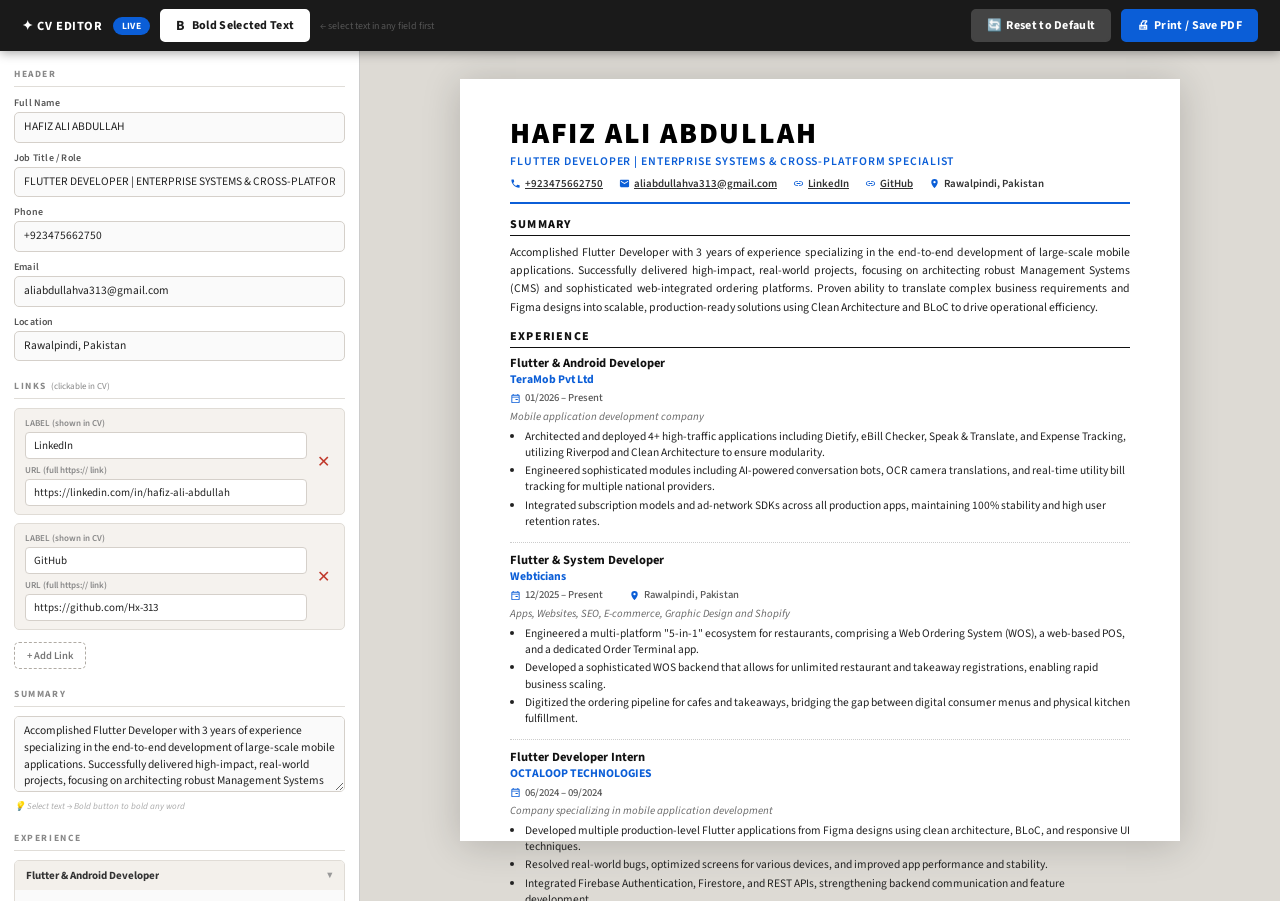
==== commit ed4815ee: "odf printing fix" ====
--- a/index.html
+++ b/index.html
@@ -49,7 +49,7 @@
 #form-panel::-webkit-scrollbar{width:4px;}
 #form-panel::-webkit-scrollbar-thumb{background:#ccc;border-radius:4px;}
 #preview-panel{
-  flex:1;overflow-y:auto;background:#dddad4;
+  flex:1;min-width:0;overflow-y:auto;background:#dddad4;
   display:flex;justify-content:center;padding:28px 16px 60px;
 }
 #preview-panel::-webkit-scrollbar{width:6px;}
@@ -124,7 +124,7 @@
 
 /* CV PREVIEW */
 #cv{
-  width:720px;background:#fff;padding:40px 50px 50px;
+  width:min(720px,100%);background:#fff;padding:40px 50px 50px;
   box-shadow:0 4px 36px rgba(0,0,0,.18);
   font-family:var(--font);font-size:9.4pt;color:#111;line-height:1.45;
 }
@@ -133,11 +133,15 @@
 #cv .cv-role{font-size:8.8pt;font-weight:600;letter-spacing:.9px;color:var(--blue);margin-top:3px;text-transform:uppercase;}
 #cv .cv-contacts{margin-top:6px;font-size:8.2pt;color:#333;display:flex;flex-wrap:wrap;gap:4px 16px;align-items:center;}
 #cv .cv-contacts .ci{color:#333;display:inline-flex;align-items:center;font-weight:600;}
+#cv .cv-contacts .ci,
 #cv .cv-contacts a.ci-link{
+  max-width:100%;overflow-wrap:anywhere;word-break:break-word;
+}
+#cv a.ci-link{
   color:#333;text-decoration:underline;font-weight:600;font-size:8.2pt;
   display:inline-flex;align-items:center;transition:color .15s;
 }
-#cv .cv-contacts a.ci-link:hover{color:var(--blue);}
+#cv a.ci-link:hover{color:var(--blue);}
 .cv-icon{
   width:11px;height:11px;color:var(--blue);display:inline-block;
   vertical-align:middle;margin-right:4px;flex-shrink:0;
@@ -203,12 +207,35 @@
 #cv .cv-ref-name{font-size:9.4pt;font-weight:700;color:#111;}
 #cv .cv-ref-role{font-size:8.2pt;color:var(--blue);font-weight:700;line-height:1.35;white-space:pre-line;}
 #cv .cv-ref-c{font-size:8.2pt;color:#444;margin-top:2px;}
+#cv .cv-ref-c a{color:#444;text-decoration:underline;overflow-wrap:anywhere;word-break:break-word;}
+
+@media screen and (max-width:900px){
+  #toolbar{position:static;align-items:flex-start;flex-direction:column;padding:10px 14px;}
+  #toolbar .tl{width:100%;}
+  #toolbar>div:last-child{width:100%;flex-wrap:wrap;}
+  #app{height:auto;min-height:calc(100vh - 50px);flex-direction:column;}
+  #form-panel{width:100%;min-width:0;border-right:0;border-bottom:1px solid var(--border);max-height:none;}
+  #preview-panel{padding:18px 10px 44px;overflow:visible;}
+  #cv{padding:28px 24px 34px;}
+  #cv .cv-name{font-size:18pt;}
+  #cv .cv-edu{flex-direction:column;gap:6px;}
+  #cv .cv-edu-r{border-left:0;border-top:1.5px solid #dcdadb;margin-left:0;padding-left:0;padding-top:6px;min-width:0;}
+  #cv .cv-proj-grid,#cv .cv-refs{grid-template-columns:1fr;}
+}
+
+@media screen and (max-width:520px){
+  #toolbar h2{width:100%;}
+  .tbtn{width:100%;justify-content:center;}
+  .link-row .lr-label-row{flex-direction:column;}
+  #cv{padding:22px 16px 28px;}
+  #cv .cv-name{font-size:15pt;letter-spacing:.8px;}
+  #cv .cv-role{font-size:8pt;letter-spacing:.3px;}
+  #cv .cv-contacts{gap:4px 10px;}
+}
 
 @media print{
   @page{size:A4;margin:0;}
   html,body{width:210mm;min-height:297mm;margin:0!important;padding:0!important;background:#fff!important;}
-  body *{visibility:hidden!important;}
-  #cv,#cv *{visibility:visible!important;}
   #toolbar,#form-panel{display:none!important;}
   #app,#preview-panel{
     display:block!important;width:auto!important;height:auto!important;overflow:visible!important;
@@ -457,6 +484,10 @@
   if(/^\+?[\d\s().-]{7,}$/.test(url)) return 'tel:' + url.replace(/\s+/g, '');
   return 'https://' + url.replace(/^\/+/, '');
 }
+function contactAnchor(value, icon){
+  if(!value) return '';
+  return '<a class="ci-link" href="'+esc(linkHref(value))+'">'+icon+bf(value)+'</a>';
+}
 function tog(hd){
   hd.nextElementSibling.classList.toggle('open');
   hd.querySelector('.blk-arr').classList.toggle('open');
@@ -759,8 +790,8 @@
   h += '<div class="cv-name">'+bf(name)+'</div>';
   h += '<div class="cv-role">'+bf(title)+'</div>';
   h += '<div class="cv-contacts">';
-  if(phone) h += '<span class="ci">'+phoneIcon+bf(phone)+'</span>';
-  if(email) h += '<span class="ci">'+emailIcon+bf(email)+'</span>';
+  if(phone) h += contactAnchor(phone, phoneIcon);
+  if(email) h += contactAnchor(email, emailIcon);
   // Clickable links
   var validLinks = D.links.filter(function(lk){ return lk.label && lk.url; });
   validLinks.forEach(function(lk){
@@ -856,8 +887,8 @@
       h += '<div'+borderStyle+'>';
       h += '<div class="cv-ref-name">'+bf(r.name)+'</div>';
       h += '<div class="cv-ref-role">'+nl2br(r.role)+'</div>';
-      h += '<div class="cv-ref-c">'+bf(r.email)+'</div>';
-      h += '<div class="cv-ref-c">'+bf(r.phone)+'</div>';
+      if(r.email) h += '<div class="cv-ref-c">'+contactAnchor(r.email, emailIcon)+'</div>';
+      if(r.phone) h += '<div class="cv-ref-c">'+contactAnchor(r.phone, phoneIcon)+'</div>';
       h += '</div>';
     });
     h += '</div></div>';
@@ -890,40 +921,19 @@
 }
 
 /* ══════════════════════════════════════════
-   PRINT — hidden iframe, never blocked,
-   no browser timestamp / filename stamps
+   PRINT - direct browser print, keeps live anchors
 ══════════════════════════════════════════ */
 function printCV(){
-  var cvHTML = document.getElementById('cv').innerHTML;
-  var css = document.querySelector('style').innerHTML;
-
-  // Remove any existing print iframe
-  var old = document.getElementById('__print_frame');
-  if(old) old.parentNode.removeChild(old);
-
-  // Create hidden iframe
-  var iframe = document.createElement('iframe');
-  iframe.id = '__print_frame';
-  iframe.style.cssText = 'position:fixed;top:0;left:-9999px;width:210mm;height:297mm;border:none;z-index:-9999;';
-  document.body.appendChild(iframe);
-
-  var doc = iframe.contentDocument || iframe.contentWindow.document;
-  doc.open();
-  doc.write(
-    '<!DOCTYPE html><html><head><meta charset="UTF-8">'+
-    '<link href="https://fonts.googleapis.com/css2?family=Source+Sans+3:wght@300;400;600;700;900&display=swap" rel="stylesheet">'+
-    '<style>'+css+'</style></head>'+
-    '<body><div id="cv">'+cvHTML+'</div></body></html>'
-  );
-  doc.close();
-
-  // Wait for fonts then print
-  iframe.onload = function(){
-    setTimeout(function(){
-      iframe.contentWindow.focus();
-      iframe.contentWindow.print();
-    }, 600);
-  };
+  var printNow = function(){ window.focus(); window.print(); };
+  if(!sessionStorage.getItem('cv_pdf_link_tip')){
+    sessionStorage.setItem('cv_pdf_link_tip', '1');
+    alert('For clickable links, set Destination to "Save as PDF" in Chrome or Edge. Do not use "Microsoft Print to PDF" or other printer drivers. Enable Background graphics if styles look incomplete.');
+  }
+  if(document.fonts && document.fonts.ready){
+    document.fonts.ready.then(printNow).catch(printNow);
+  } else {
+    setTimeout(printNow, 300);
+  }
 }
 
 /* ══════════════════════════════════════════
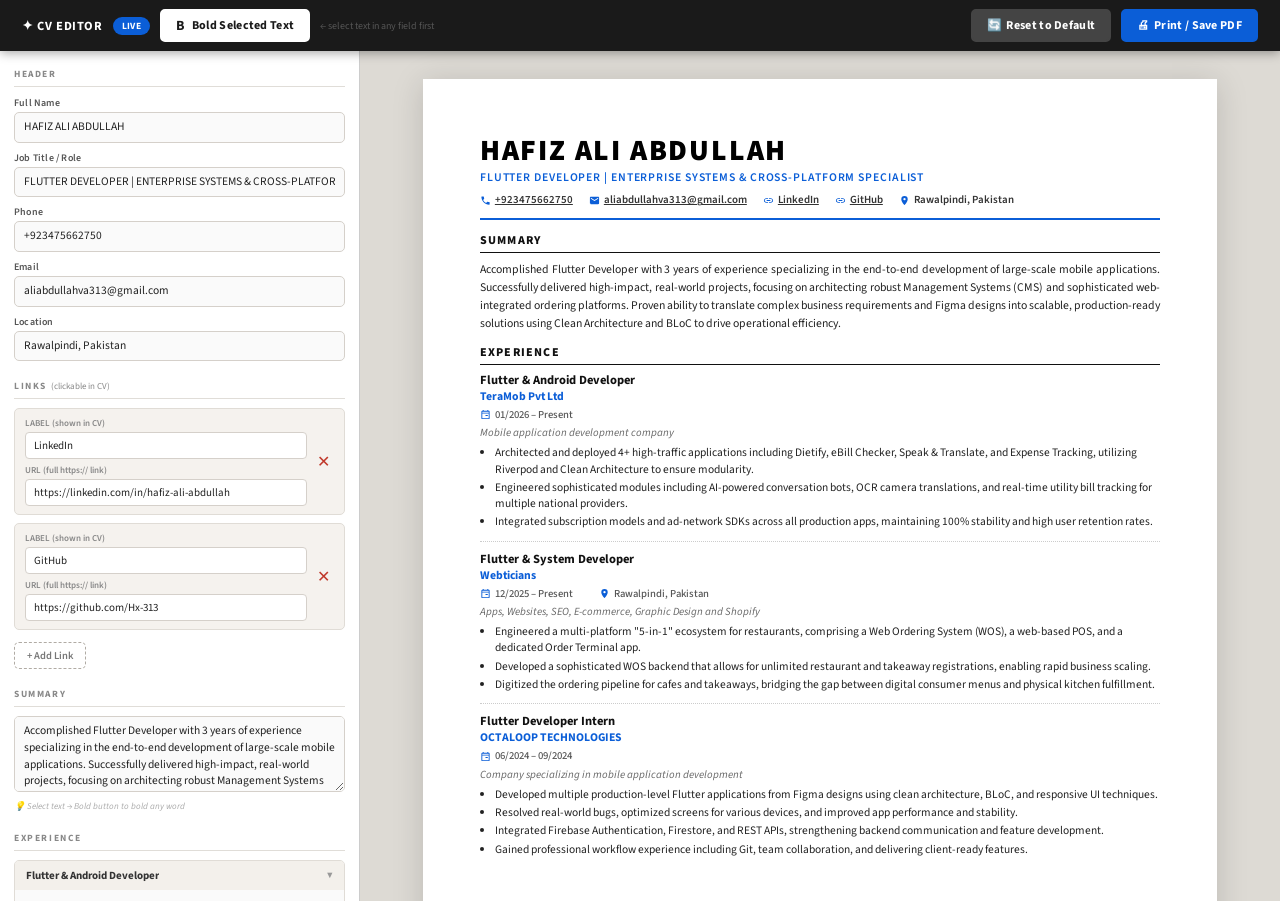
==== commit 105e00e4: "refactor: implement A4 pagination, scaling, and print-friendly layout for CV preview" ====
--- a/index.html
+++ b/index.html
@@ -122,12 +122,73 @@
 }
 .btn-rm:hover{text-decoration:underline;}
 
-/* CV PREVIEW */
-#cv{
-  width:min(720px,100%);background:#fff;padding:40px 50px 50px;
-  box-shadow:0 4px 36px rgba(0,0,0,.18);
-  font-family:var(--font);font-size:9.4pt;color:#111;line-height:1.45;
-}
+/* ═══════════════════════════════════════
+   CV PREVIEW — A4 PAGE SYSTEM
+═══════════════════════════════════════ */
+#cv {
+  width: 210mm;
+  font-family: var(--font);
+  font-size: 9.4pt;
+  color: #111;
+  line-height: 1.45;
+  margin: 0 auto;
+}
+
+.cv-page {
+  width: 210mm;
+  min-height: 297mm;
+  height: 297mm;
+  padding: 15mm 15mm 20mm 15mm;
+  background: #fff;
+  box-shadow: 0 4px 30px rgba(0,0,0,.15);
+  margin-bottom: 24px;
+  box-sizing: border-box;
+  position: relative;
+  overflow: hidden;
+}
+
+.cv-page-footer {
+  position: absolute;
+  bottom: 8mm;
+  left: 15mm;
+  right: 15mm;
+  font-size: 8pt;
+  color: #888;
+  font-weight: 500;
+  font-family: var(--font);
+  pointer-events: none;
+}
+.cv-footer-line {
+  border-top: 1px solid #e0dcd6;
+  margin-bottom: 5px;
+}
+.cv-footer-content {
+  display: flex;
+  justify-content: space-between;
+  align-items: center;
+}
+
+/* Sibling item borders (via CSS adjacency) */
+.cv-job + .cv-job { border-top: 1px dotted #ccc; padding-top: 10px; }
+.cv-edu + .cv-edu { border-top: 1px dotted #ccc; padding-top: 10px; }
+.cv-cert + .cv-cert { border-top: 1px dotted #ccc; padding-top: 8px; }
+
+/* Hidden sandbox for measuring block heights */
+#cv-sandbox {
+  position: absolute;
+  left: -9999px;
+  top: -9999px;
+  width: 210mm;
+  padding: 15mm 15mm 20mm 15mm;
+  box-sizing: border-box;
+  font-family: var(--font);
+  font-size: 9.4pt;
+  color: #111;
+  line-height: 1.45;
+  visibility: hidden;
+  background: white;
+}
+
 #cv .cv-hd{padding-bottom:10px;border-bottom:2.5px solid var(--blue);margin-bottom:12px;}
 #cv .cv-name{font-size:22pt;font-weight:900;letter-spacing:1.8px;text-transform:uppercase;color:#000;line-height:1.05;}
 #cv .cv-role{font-size:8.8pt;font-weight:600;letter-spacing:.9px;color:var(--blue);margin-top:3px;text-transform:uppercase;}
@@ -216,35 +277,44 @@
   #app{height:auto;min-height:calc(100vh - 50px);flex-direction:column;}
   #form-panel{width:100%;min-width:0;border-right:0;border-bottom:1px solid var(--border);max-height:none;}
   #preview-panel{padding:18px 10px 44px;overflow:visible;}
-  #cv{padding:28px 24px 34px;}
-  #cv .cv-name{font-size:18pt;}
-  #cv .cv-edu{flex-direction:column;gap:6px;}
-  #cv .cv-edu-r{border-left:0;border-top:1.5px solid #dcdadb;margin-left:0;padding-left:0;padding-top:6px;min-width:0;}
-  #cv .cv-proj-grid,#cv .cv-refs{grid-template-columns:1fr;}
 }
 
 @media screen and (max-width:520px){
   #toolbar h2{width:100%;}
   .tbtn{width:100%;justify-content:center;}
   .link-row .lr-label-row{flex-direction:column;}
-  #cv{padding:22px 16px 28px;}
-  #cv .cv-name{font-size:15pt;letter-spacing:.8px;}
-  #cv .cv-role{font-size:8pt;letter-spacing:.3px;}
-  #cv .cv-contacts{gap:4px 10px;}
 }
 
 @media print{
   @page{size:A4;margin:0;}
-  html,body{width:210mm;min-height:297mm;margin:0!important;padding:0!important;background:#fff!important;}
-  #toolbar,#form-panel{display:none!important;}
+  html,body{width:210mm;height:auto;margin:0!important;padding:0!important;background:#fff!important;overflow:visible!important;}
+  #toolbar,#form-panel,#cv-sandbox{display:none!important;}
   #app,#preview-panel{
-    display:block!important;width:auto!important;height:auto!important;overflow:visible!important;
+    display:block!important;width:210mm!important;height:auto!important;overflow:visible!important;
     margin:0!important;padding:0!important;background:#fff!important;
   }
+  #cv-scale-outer,#cv-scale-wrapper{
+    width:210mm!important;height:auto!important;transform:none!important;
+    margin:0!important;padding:0!important;
+  }
   #cv{
-    position:absolute;left:0;top:0;width:210mm!important;min-height:297mm!important;
-    margin:0!important;padding:12mm 14mm!important;box-shadow:none!important;background:#fff!important;
+    display:block!important;width:210mm!important;height:auto!important;
+    margin:0!important;padding:0!important;box-shadow:none!important;background:#fff!important;
+    transform:none!important;
+  }
+  .cv-page{
+    width:210mm!important;height:297mm!important;
+    padding:15mm 15mm 20mm 15mm!important;
+    margin:0!important;box-shadow:none!important;
+    page-break-after:always!important;
+    page-break-inside:avoid!important;
+    position:relative!important;background:#fff!important;
     -webkit-print-color-adjust:exact;print-color-adjust:exact;
+  }
+  .cv-page:last-child{page-break-after:avoid!important;}
+  .cv-page-footer{
+    position:absolute!important;bottom:8mm!important;left:15mm!important;right:15mm!important;
+    display:block!important;
   }
 }
 </style>
@@ -336,9 +406,15 @@
 
   <!-- PREVIEW PANEL -->
   <div id="preview-panel">
-    <div id="cv"></div>
+    <div id="cv-scale-outer">
+      <div id="cv-scale-wrapper">
+        <div id="cv"></div>
+      </div>
+    </div>
   </div>
 </div>
+
+<div id="cv-sandbox"></div>
 
 <script>
 /* ══════════════════════════════════════════
@@ -547,7 +623,6 @@
       '<button class="link-rm" data-i="' + i + '" title="Remove">✕</button>';
     w.appendChild(row);
   });
-  // Attach events after DOM insert
   w.querySelectorAll('.lr-input').forEach(function(inp){
     inp.addEventListener('input', function(){
       const idx = parseInt(this.dataset.i);
@@ -772,7 +847,90 @@
 function addRef(){ D.refs.push({name:'',role:'',email:'',phone:''}); buildRefs(); render(); }
 
 /* ══════════════════════════════════════════
-   RENDER CV
+   PAGINATION & SCALING UTILITIES
+══════════════════════════════════════════ */
+let maxContentHeightPx = 0;
+
+function updateMaxContentHeight() {
+  // 297mm page - 15mm top padding - 20mm bottom padding - ~12mm footer = ~250mm safe area
+  const testPage = document.createElement('div');
+  testPage.className = 'cv-page';
+  testPage.style.position = 'absolute';
+  testPage.style.visibility = 'hidden';
+  testPage.style.left = '-9999px';
+  testPage.style.top = '-9999px';
+
+  const measureChild = document.createElement('div');
+  measureChild.style.height = '250mm';
+  testPage.appendChild(measureChild);
+
+  document.body.appendChild(testPage);
+  maxContentHeightPx = measureChild.getBoundingClientRect().height;
+  document.body.removeChild(testPage);
+}
+
+function assembleBlocksHtml(blocksArray) {
+  let html = '';
+  let currentSection = null;
+  let sectionBlocks = [];
+
+  function flushSection() {
+    if (sectionBlocks.length === 0) return;
+    if (currentSection === 'header') {
+      html += sectionBlocks.map(b => b.html).join('');
+    } else {
+      html += '<div class="sec">' + sectionBlocks.map(b => b.html).join('') + '</div>';
+    }
+    sectionBlocks = [];
+  }
+
+  blocksArray.forEach(block => {
+    const secName = block.section || 'header';
+    if (secName !== currentSection) {
+      flushSection();
+      currentSection = secName;
+    }
+    sectionBlocks.push(block);
+  });
+  flushSection();
+
+  return html;
+}
+
+function measureBlocksHeight(blocksArray) {
+  const sandbox = document.getElementById('cv-sandbox');
+  sandbox.innerHTML = assembleBlocksHtml(blocksArray);
+  const h = sandbox.getBoundingClientRect().height;
+  return h;
+}
+
+function adjustScale() {
+  const panel = document.getElementById('preview-panel');
+  const wrapper = document.getElementById('cv-scale-wrapper');
+  const outer = document.getElementById('cv-scale-outer');
+  if (!panel || !wrapper || !outer) return;
+
+  const containerWidth = panel.clientWidth - 56; // padding
+  const pageWidthPx = 794; // ~210mm at 96dpi
+
+  if (containerWidth < pageWidthPx) {
+    const scale = containerWidth / pageWidthPx;
+    wrapper.style.transform = 'scale(' + scale + ')';
+    wrapper.style.transformOrigin = 'top center';
+    // Set outer height so scroll works properly
+    outer.style.height = (wrapper.scrollHeight * scale) + 'px';
+    outer.style.width = containerWidth + 'px';
+  } else {
+    wrapper.style.transform = 'none';
+    outer.style.height = 'auto';
+    outer.style.width = '210mm';
+  }
+}
+
+window.addEventListener('resize', adjustScale);
+
+/* ══════════════════════════════════════════
+   RENDER CV — with pagination
 ══════════════════════════════════════════ */
 function render(){
   const name    = document.getElementById('f-name').value;
@@ -783,118 +941,182 @@
   const summary = document.getElementById('f-summary').value;
   const skills  = document.getElementById('f-skills').value.split('\n').map(function(s){return s.trim();}).filter(Boolean);
 
-  let h = '';
-
-  /* HEADER */
-  h += '<div class="cv-hd">';
-  h += '<div class="cv-name">'+bf(name)+'</div>';
-  h += '<div class="cv-role">'+bf(title)+'</div>';
-  h += '<div class="cv-contacts">';
-  if(phone) h += contactAnchor(phone, phoneIcon);
-  if(email) h += contactAnchor(email, emailIcon);
-  // Clickable links
+  updateMaxContentHeight();
+
+  /* ── Build logical blocks ── */
+  const blocks = [];
+
+  // HEADER
   var validLinks = D.links.filter(function(lk){ return lk.label && lk.url; });
+  let hh = '<div class="cv-hd">';
+  hh += '<div class="cv-name">'+bf(name)+'</div>';
+  hh += '<div class="cv-role">'+bf(title)+'</div>';
+  hh += '<div class="cv-contacts">';
+  if(phone) hh += contactAnchor(phone, phoneIcon);
+  if(email) hh += contactAnchor(email, emailIcon);
   validLinks.forEach(function(lk){
-    h += '<a class="ci-link" href="'+esc(linkHref(lk.url))+'" target="_blank" rel="noopener">'+linkIcon+esc(lk.label)+'</a>';
-  });
-  if(loc)   h += '<span class="ci">'+mapPinIcon+bf(loc)+'</span>';
-  h += '</div></div>';
-
-  /* SUMMARY */
+    hh += '<a class="ci-link" href="'+esc(linkHref(lk.url))+'" target="_blank" rel="noopener">'+linkIcon+esc(lk.label)+'</a>';
+  });
+  if(loc) hh += '<span class="ci">'+mapPinIcon+bf(loc)+'</span>';
+  hh += '</div></div>';
+  blocks.push({ type:'header', section:'header', html:hh });
+
+  // SUMMARY
   if(summary){
-    h += '<div class="sec"><div class="sec-ttl">Summary</div><div class="cv-sum">'+bf(summary)+'</div></div>';
-  }
-
-  /* EXPERIENCE */
+    blocks.push({ type:'summary', section:'summary',
+      html:'<div class="sec-ttl">Summary</div><div class="cv-sum">'+bf(summary)+'</div>'
+    });
+  }
+
+  // EXPERIENCE
   if(D.jobs.length){
-    h += '<div class="sec"><div class="sec-ttl">Experience</div>';
-    D.jobs.forEach(function(j, i){
+    blocks.push({ type:'section-title', section:'jobs', html:'<div class="sec-ttl">Experience</div>' });
+    D.jobs.forEach(function(j, idx){
       var buls = j.bullets.filter(function(b){ return (b||'').trim(); });
-      const isLast = (i === D.jobs.length - 1);
-      const borderStyle = isLast ? '' : ' style="border-bottom:1px dotted #ccc;padding-bottom:10px;margin-bottom:10px;"';
-      h += '<div class="cv-job"'+borderStyle+'>';
-      h += '<div class="cv-jt">'+bf(j.title)+'</div>';
-      h += '<div class="cv-jc">'+bf(j.company)+'</div>';
-      h += '<div class="cv-jmeta">' + renderDateLoc(j.date) + '</div>';
-      if(j.desc) h += '<div class="cv-jcd">'+bf(j.desc)+'</div>';
-      if(buls.length){ h += '<ul>'+buls.map(function(b){ return '<li>'+bf(b)+'</li>'; }).join('')+'</ul>'; }
-      h += '</div>';
+      let jh = '<div class="cv-job">';
+      jh += '<div class="cv-jt">'+bf(j.title)+'</div>';
+      jh += '<div class="cv-jc">'+bf(j.company)+'</div>';
+      jh += '<div class="cv-jmeta">' + renderDateLoc(j.date) + '</div>';
+      if(j.desc) jh += '<div class="cv-jcd">'+bf(j.desc)+'</div>';
+      if(buls.length){ jh += '<ul>'+buls.map(function(b){ return '<li>'+bf(b)+'</li>'; }).join('')+'</ul>'; }
+      jh += '</div>';
+      blocks.push({ type:'item', section:'jobs', itemIndex:idx, html:jh });
     });
-    h += '</div>';
-  }
-
-  /* EDUCATION */
+  }
+
+  // EDUCATION
   if(D.edu.length){
-    h += '<div class="sec"><div class="sec-ttl">Education</div>';
-    D.edu.forEach(function(e, i){
-      const isLast = (i === D.edu.length - 1);
-      const borderStyle = isLast ? '' : ' style="border-bottom:1px dotted #ccc;padding-bottom:10px;margin-bottom:10px;"';
-      h += '<div class="cv-edu"'+borderStyle+'><div>';
-      h += '<div class="cv-edu-deg">'+bf(e.degree)+'</div>';
-      h += '<div class="cv-edu-inst">'+bf(e.inst)+'</div>';
-      h += '<div class="cv-jmeta">' + renderDateLoc(e.date) + '</div>';
-      h += '</div><div class="cv-edu-r">';
-      h += renderGpaBox(e.gpa);
-      h += '</div></div>';
+    blocks.push({ type:'section-title', section:'edu', html:'<div class="sec-ttl">Education</div>' });
+    D.edu.forEach(function(e, idx){
+      let eh = '<div class="cv-edu"><div>';
+      eh += '<div class="cv-edu-deg">'+bf(e.degree)+'</div>';
+      eh += '<div class="cv-edu-inst">'+bf(e.inst)+'</div>';
+      eh += '<div class="cv-jmeta">' + renderDateLoc(e.date) + '</div>';
+      eh += '</div><div class="cv-edu-r">';
+      eh += renderGpaBox(e.gpa);
+      eh += '</div></div>';
+      blocks.push({ type:'item', section:'edu', itemIndex:idx, html:eh });
     });
-    h += '</div>';
-  }
-
-  /* PROJECTS */
+  }
+
+  // PROJECTS (paired into 2-col grid rows)
   if(D.projects.length){
-    h += '<div class="sec"><div class="sec-ttl">Side Projects</div><div class="cv-proj-grid">';
-    D.projects.forEach(function(p, i){
-      const isLastRow = i >= D.projects.length - (D.projects.length % 2 === 0 ? 2 : 1);
-      const borderStyle = isLastRow ? '' : ' style="border-bottom:1px dotted #ccc;padding-bottom:10px;"';
-      h += '<div class="cv-proj-item"'+borderStyle+'>';
-      h += '<div style="display:flex;gap:8px;align-items:flex-start;">';
-      h += getProjectIcon(p.name);
-      h += '<div>';
-      h += '<div class="cv-proj-name">'+bf(p.name)+'</div>';
-      h += '<div class="cv-proj-desc">'+bf(p.desc)+'</div>';
-      h += '</div></div></div>';
+    blocks.push({ type:'section-title', section:'projects', html:'<div class="sec-ttl">Side Projects</div>' });
+    for(let i = 0; i < D.projects.length; i += 2) {
+      const p1 = D.projects[i];
+      const p2 = D.projects[i+1];
+      let ph = '<div class="cv-proj-grid">';
+      ph += '<div class="cv-proj-item"><div style="display:flex;gap:8px;align-items:flex-start;">';
+      ph += getProjectIcon(p1.name);
+      ph += '<div><div class="cv-proj-name">'+bf(p1.name)+'</div>';
+      ph += '<div class="cv-proj-desc">'+bf(p1.desc)+'</div></div></div></div>';
+      if(p2) {
+        ph += '<div class="cv-proj-item"><div style="display:flex;gap:8px;align-items:flex-start;">';
+        ph += getProjectIcon(p2.name);
+        ph += '<div><div class="cv-proj-name">'+bf(p2.name)+'</div>';
+        ph += '<div class="cv-proj-desc">'+bf(p2.desc)+'</div></div></div></div>';
+      }
+      ph += '</div>';
+      blocks.push({ type:'item', section:'projects', itemIndex:i, html:ph });
+    }
+  }
+
+  // SKILLS
+  if(skills.length){
+    blocks.push({ type:'section-title', section:'skills', html:'<div class="sec-ttl">Skills</div>' });
+    let sh = '<div class="cv-skills">';
+    skills.forEach(function(s){ sh += '<span class="cv-skill">'+bf(s)+'</span>'; });
+    sh += '</div>';
+    blocks.push({ type:'item', section:'skills', html:sh });
+  }
+
+  // CERTIFICATIONS
+  if(D.certs.length){
+    blocks.push({ type:'section-title', section:'certs', html:'<div class="sec-ttl">Certifications</div>' });
+    D.certs.forEach(function(c, idx){
+      let ch = '<div class="cv-cert">';
+      ch += '<div class="cv-cert-name">'+bf(c.name)+'</div>';
+      ch += '<div class="cv-cert-iss">'+bf(c.iss)+'</div>';
+      ch += '</div>';
+      blocks.push({ type:'item', section:'certs', itemIndex:idx, html:ch });
     });
-    h += '</div></div>';
-  }
-
-  /* SKILLS */
-  if(skills.length){
-    h += '<div class="sec"><div class="sec-ttl">Skills</div><div class="cv-skills">';
-    skills.forEach(function(s){ h += '<span class="cv-skill">'+bf(s)+'</span>'; });
-    h += '</div></div>';
-  }
-
-  /* CERTIFICATIONS */
-  if(D.certs.length){
-    h += '<div class="sec"><div class="sec-ttl">Certifications</div>';
-    D.certs.forEach(function(c, i){
-      const isLast = (i === D.certs.length - 1);
-      const borderStyle = isLast ? '' : ' style="border-bottom:1px dotted #ccc;padding-bottom:8px;margin-bottom:8px;"';
-      h += '<div class="cv-cert"'+borderStyle+'>';
-      h += '<div class="cv-cert-name">'+bf(c.name)+'</div>';
-      h += '<div class="cv-cert-iss">'+bf(c.iss)+'</div>';
-      h += '</div>';
-    });
-    h += '</div>';
-  }
-
-  /* REFERENCES */
+  }
+
+  // REFERENCES (paired into 2-col grid rows)
   if(D.refs.length){
-    h += '<div class="sec"><div class="sec-ttl">References</div><div class="cv-refs">';
-    D.refs.forEach(function(r, i){
-      const isLastRow = i >= D.refs.length - (D.refs.length % 2 === 0 ? 2 : 1);
-      const borderStyle = isLastRow ? '' : ' style="border-bottom:1px dotted #ccc;padding-bottom:10px;"';
-      h += '<div'+borderStyle+'>';
-      h += '<div class="cv-ref-name">'+bf(r.name)+'</div>';
-      h += '<div class="cv-ref-role">'+nl2br(r.role)+'</div>';
-      if(r.email) h += '<div class="cv-ref-c">'+contactAnchor(r.email, emailIcon)+'</div>';
-      if(r.phone) h += '<div class="cv-ref-c">'+contactAnchor(r.phone, phoneIcon)+'</div>';
-      h += '</div>';
-    });
-    h += '</div></div>';
-  }
-
-  document.getElementById('cv').innerHTML = h;
+    blocks.push({ type:'section-title', section:'refs', html:'<div class="sec-ttl">References</div>' });
+    for(let i = 0; i < D.refs.length; i += 2) {
+      const r1 = D.refs[i];
+      const r2 = D.refs[i+1];
+      let rh = '<div class="cv-refs"><div>';
+      rh += '<div class="cv-ref-name">'+bf(r1.name)+'</div>';
+      rh += '<div class="cv-ref-role">'+nl2br(r1.role)+'</div>';
+      if(r1.email) rh += '<div class="cv-ref-c">'+contactAnchor(r1.email, emailIcon)+'</div>';
+      if(r1.phone) rh += '<div class="cv-ref-c">'+contactAnchor(r1.phone, phoneIcon)+'</div>';
+      rh += '</div>';
+      if(r2) {
+        rh += '<div>';
+        rh += '<div class="cv-ref-name">'+bf(r2.name)+'</div>';
+        rh += '<div class="cv-ref-role">'+nl2br(r2.role)+'</div>';
+        if(r2.email) rh += '<div class="cv-ref-c">'+contactAnchor(r2.email, emailIcon)+'</div>';
+        if(r2.phone) rh += '<div class="cv-ref-c">'+contactAnchor(r2.phone, phoneIcon)+'</div>';
+        rh += '</div>';
+      }
+      rh += '</div>';
+      blocks.push({ type:'item', section:'refs', itemIndex:i, html:rh });
+    }
+  }
+
+  /* ── PAGINATION ALGORITHM ── */
+  const pages = [[]];
+  let pi = 0; // current page index
+
+  for (let i = 0; i < blocks.length; i++) {
+    const block = blocks[i];
+    pages[pi].push(block);
+
+    const height = measureBlocksHeight(pages[pi]);
+    if (height > maxContentHeightPx && pages[pi].length > 1) {
+      // Overflowed — remove the block from this page
+      pages[pi].pop();
+
+      // Widow protection: if a section-title was left alone at the bottom, move it too
+      if (pages[pi].length > 0) {
+        const lastBlock = pages[pi][pages[pi].length - 1];
+        if (lastBlock.type === 'section-title') {
+          pages[pi].pop();
+          i--; // re-process the section-title on next iteration
+        }
+      }
+
+      pi++;
+      pages[pi] = [block];
+    }
+  }
+
+  /* ── RENDER PAGES TO DOM ── */
+  let finalHtml = '';
+  const totalPages = pages.length;
+
+  pages.forEach(function(pageBlocks, index) {
+    const pageNum = index + 1;
+    const pageContentHtml = assembleBlocksHtml(pageBlocks);
+
+    finalHtml += '<div class="cv-page">';
+    finalHtml += pageContentHtml;
+    finalHtml += '<div class="cv-page-footer">';
+    finalHtml += '<div class="cv-footer-line"></div>';
+    finalHtml += '<div class="cv-footer-content">';
+    finalHtml += '<span>' + bf(name) + ' — CV</span>';
+    finalHtml += '<span>Page ' + pageNum + ' of ' + totalPages + '</span>';
+    finalHtml += '</div></div>';
+    finalHtml += '</div>';
+  });
+
+  document.getElementById('cv').innerHTML = finalHtml;
+  document.getElementById('cv-sandbox').innerHTML = '';
+
+  adjustScale();
   save();
 }
 
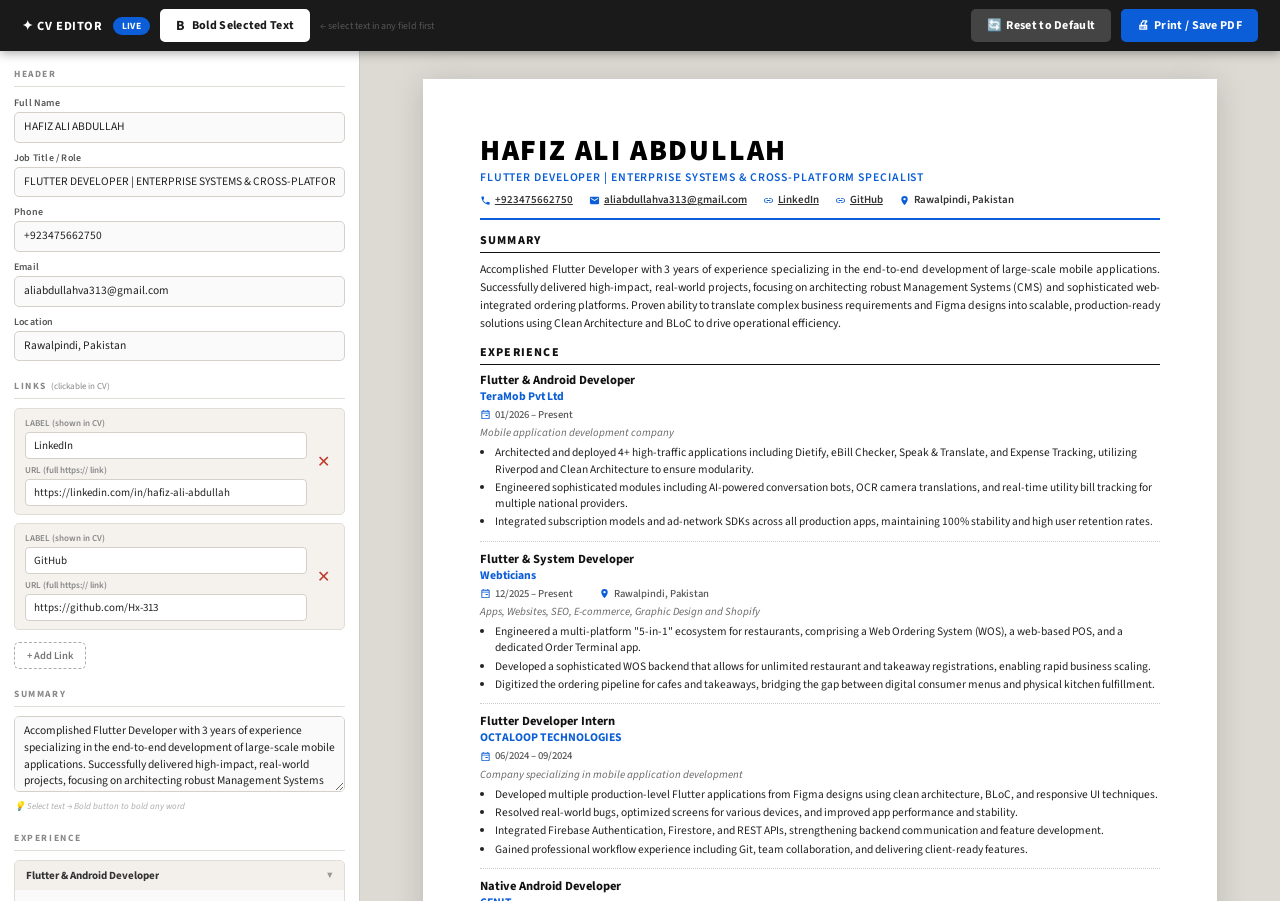
==== commit dc1d93ff: "pagination issue resolved" ====
--- a/index.html
+++ b/index.html
@@ -166,6 +166,35 @@
   display: flex;
   justify-content: space-between;
   align-items: center;
+}
+
+/* Running header on continuation pages (page 2+) */
+.cv-running-header {
+  display: flex;
+  justify-content: space-between;
+  align-items: baseline;
+  gap: 16px;
+  border-bottom: 1.5px solid var(--blue);
+  padding-bottom: 5px;
+  margin-bottom: 11px;
+}
+.crh-name {
+  font-size: 10.5pt;
+  font-weight: 900;
+  letter-spacing: 1px;
+  text-transform: uppercase;
+  color: #000;
+  white-space: nowrap;
+}
+.crh-role {
+  font-size: 7.5pt;
+  font-weight: 600;
+  letter-spacing: .5px;
+  text-transform: uppercase;
+  color: var(--blue);
+  white-space: nowrap;
+  overflow: hidden;
+  text-overflow: ellipsis;
 }
 
 /* Sibling item borders (via CSS adjacency) */
@@ -315,6 +344,10 @@
   .cv-page-footer{
     position:absolute!important;bottom:8mm!important;left:15mm!important;right:15mm!important;
     display:block!important;
+  }
+  .cv-running-header{display:flex!important;}
+  .cv-job,.cv-edu,.cv-cert,.cv-proj-grid,.cv-refs,.cv-proj-item{
+    break-inside:avoid!important;page-break-inside:avoid!important;
   }
 }
 </style>
@@ -849,24 +882,60 @@
 /* ══════════════════════════════════════════
    PAGINATION & SCALING UTILITIES
 ══════════════════════════════════════════ */
-let maxContentHeightPx = 0;
+let maxContentHeightPx = 0;      // usable content height on page 1 (full header)
+let maxContentHeightRestPx = 0;  // usable content height on pages 2+ (running header reserved)
+
+// Off-screen measuring node kept INSIDE #cv so all `#cv .foo` scoped styles
+// (grids, flex skills, font sizes, etc.) apply during measurement. Measuring in
+// a detached/unscoped sandbox inflates heights and breaks pages far too early.
+function getMeasureNode() {
+  const cv = document.getElementById('cv');
+  let m = document.getElementById('cv-measure');
+  if (!m) {
+    m = document.createElement('div');
+    m.id = 'cv-measure';
+    m.style.cssText =
+      'position:absolute;left:-9999px;top:0;visibility:hidden;pointer-events:none;' +
+      'width:210mm;padding:15mm 15mm 20mm 15mm;box-sizing:border-box;' +
+      'height:auto;overflow:visible;';
+  }
+  if (m.parentNode !== cv) cv.appendChild(m); // re-attach if a prior render wiped it
+  return m;
+}
+
+function measureElementHeight(html) {
+  // Outer height (incl. vertical margins) of a single element — used to reserve
+  // room for the running header on continuation pages.
+  const m = getMeasureNode();
+  m.innerHTML = html;
+  const el = m.firstElementChild;
+  let h = 0;
+  if (el) {
+    const cs = getComputedStyle(el);
+    h = el.getBoundingClientRect().height +
+        (parseFloat(cs.marginTop) || 0) +
+        (parseFloat(cs.marginBottom) || 0);
+  }
+  m.innerHTML = '';
+  return h;
+}
 
 function updateMaxContentHeight() {
-  // 297mm page - 15mm top padding - 20mm bottom padding - ~12mm footer = ~250mm safe area
-  const testPage = document.createElement('div');
-  testPage.className = 'cv-page';
-  testPage.style.position = 'absolute';
-  testPage.style.visibility = 'hidden';
-  testPage.style.left = '-9999px';
-  testPage.style.top = '-9999px';
-
-  const measureChild = document.createElement('div');
-  measureChild.style.height = '250mm';
-  testPage.appendChild(measureChild);
-
-  document.body.appendChild(testPage);
-  maxContentHeightPx = measureChild.getBoundingClientRect().height;
-  document.body.removeChild(testPage);
+  // measureBlocksHeight() returns the sandbox BORDER-BOX height, i.e. it already
+  // includes the 15mm top + 20mm bottom page padding. So the budget we compare it
+  // against must also be a full page-box height, not a content-only figure.
+  // A page is 297mm tall; the footer lives inside the 20mm bottom padding, so we
+  // let content+padding fill almost the whole sheet and keep a small safety gap.
+  const PAGE_BUDGET_MM = 291; // 297mm page − ~6mm safety margin
+  const probe = document.createElement('div');
+  probe.style.position = 'absolute';
+  probe.style.visibility = 'hidden';
+  probe.style.left = '-9999px';
+  probe.style.top = '-9999px';
+  probe.style.height = PAGE_BUDGET_MM + 'mm';
+  document.body.appendChild(probe);
+  maxContentHeightPx = probe.getBoundingClientRect().height;
+  document.body.removeChild(probe);
 }
 
 function assembleBlocksHtml(blocksArray) {
@@ -898,9 +967,10 @@
 }
 
 function measureBlocksHeight(blocksArray) {
-  const sandbox = document.getElementById('cv-sandbox');
-  sandbox.innerHTML = assembleBlocksHtml(blocksArray);
-  const h = sandbox.getBoundingClientRect().height;
+  const m = getMeasureNode();
+  m.innerHTML = assembleBlocksHtml(blocksArray);
+  const h = m.getBoundingClientRect().height; // border-box incl. 15mm/20mm padding
+  m.innerHTML = '';
   return h;
 }
 
@@ -942,6 +1012,16 @@
   const skills  = document.getElementById('f-skills').value.split('\n').map(function(s){return s.trim();}).filter(Boolean);
 
   updateMaxContentHeight();
+
+  /* ── Running header for continuation pages (page 2+) ── */
+  const runningHeaderHtml =
+    '<div class="cv-running-header">' +
+      '<span class="crh-name">' + bf(name) + '</span>' +
+      (title ? '<span class="crh-role">' + bf(title) + '</span>' : '') +
+    '</div>';
+  // Reserve the running-header's footprint on continuation pages so content
+  // never collides with it.
+  maxContentHeightRestPx = maxContentHeightPx - measureElementHeight(runningHeaderHtml);
 
   /* ── Build logical blocks ── */
   const blocks = [];
@@ -1075,22 +1155,23 @@
     const block = blocks[i];
     pages[pi].push(block);
 
+    // Page 1 has the full header; pages 2+ reserve room for the running header.
+    const pageMax = (pi === 0) ? maxContentHeightPx : maxContentHeightRestPx;
     const height = measureBlocksHeight(pages[pi]);
-    if (height > maxContentHeightPx && pages[pi].length > 1) {
-      // Overflowed — remove the block from this page
+    if (height > pageMax && pages[pi].length > 1) {
+      // Overflowed — pull the block off this page and carry it to the next one.
       pages[pi].pop();
-
-      // Widow protection: if a section-title was left alone at the bottom, move it too
-      if (pages[pi].length > 0) {
-        const lastBlock = pages[pi][pages[pi].length - 1];
-        if (lastBlock.type === 'section-title') {
-          pages[pi].pop();
-          i--; // re-process the section-title on next iteration
-        }
+      const carried = [block];
+
+      // Widow protection: don't strand a section-title alone at the bottom of a
+      // page — move it to the next page together with its first item.
+      if (pages[pi].length > 0 &&
+          pages[pi][pages[pi].length - 1].type === 'section-title') {
+        carried.unshift(pages[pi].pop());
       }
 
       pi++;
-      pages[pi] = [block];
+      pages[pi] = carried;
     }
   }
 
@@ -1103,6 +1184,7 @@
     const pageContentHtml = assembleBlocksHtml(pageBlocks);
 
     finalHtml += '<div class="cv-page">';
+    if (index > 0) finalHtml += runningHeaderHtml;
     finalHtml += pageContentHtml;
     finalHtml += '<div class="cv-page-footer">';
     finalHtml += '<div class="cv-footer-line"></div>';
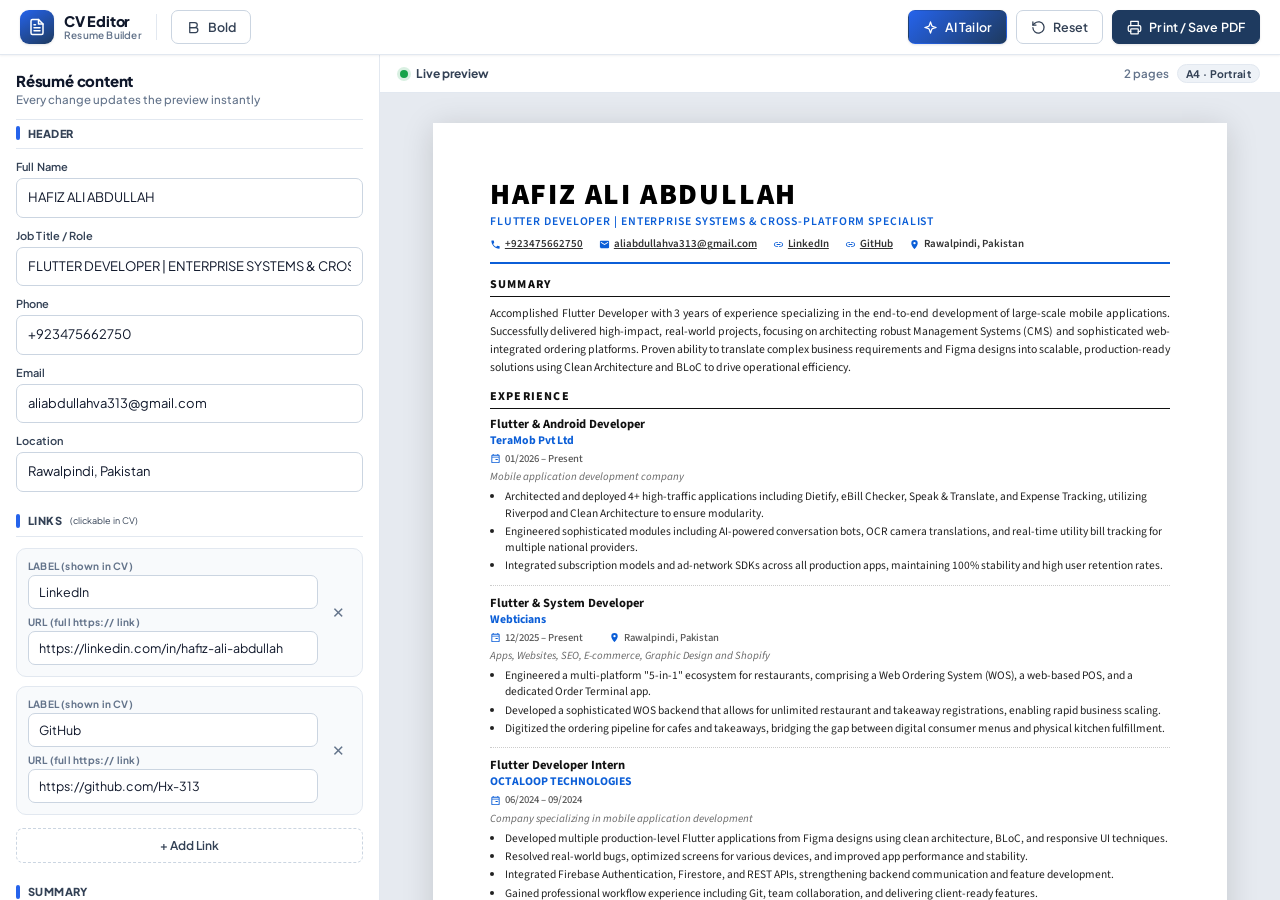
==== commit 1a347bda: "clean architecture and redesign ui" ====
--- a/index.html
+++ b/index.html
@@ -4,375 +4,52 @@
 <meta charset="UTF-8">
 <meta name="viewport" content="width=device-width, initial-scale=1.0">
 <title>CV – Hafiz Ali Abdullah</title>
-<link href="https://fonts.googleapis.com/css2?family=Source+Sans+3:wght@300;400;600;700;900&display=swap" rel="stylesheet">
-<style>
-*{margin:0;padding:0;box-sizing:border-box;}
-:root{
-  --blue:#0b5ed7;--blue-light:#3b82f6;--blue-dark:#1d4ed8;
-  --black:#111;--dark:#222;--muted:#555;--light-muted:#888;
-  --border:#ccc;--bg:#eae8e3;--panel-bg:#fff;
-  --font:'Source Sans 3',sans-serif;--radius:5px;
-}
-body{font-family:var(--font);background:var(--bg);color:var(--black);font-size:14px;}
-
-/* TOOLBAR */
-#toolbar{
-  position:sticky;top:0;z-index:200;background:#1a1a1a;
-  display:flex;align-items:center;justify-content:space-between;
-  padding:9px 22px;gap:10px;box-shadow:0 2px 10px rgba(0,0,0,.35);
-}
-#toolbar .tl{display:flex;align-items:center;gap:10px;flex-wrap:wrap;}
-#toolbar h2{color:#fff;font-size:12.5px;font-weight:700;letter-spacing:.6px;white-space:nowrap;}
-.badge{background:var(--blue);color:#fff;font-size:9.5px;font-weight:700;padding:2px 9px;border-radius:20px;letter-spacing:.4px;}
-.tbtn{
-  display:inline-flex;align-items:center;gap:5px;
-  padding:6px 14px;border-radius:var(--radius);
-  font-family:var(--font);font-size:12px;font-weight:700;
-  letter-spacing:.3px;cursor:pointer;border:2px solid transparent;
-  transition:all .16s;white-space:nowrap;
-}
-.tbtn-bold{background:#fff;color:#1a1a1a;border-color:#fff;}
-.tbtn-bold:hover{background:#e8e4de;}
-.tbtn-bold.active{background:var(--blue);color:#fff;border-color:var(--blue);}
-.tbtn-print{background:var(--blue);color:#fff;border-color:var(--blue);}
-.tbtn-print:hover{background:var(--blue-dark);border-color:var(--blue-dark);}
-.tbtn-reset{background:#444;color:#fff;border-color:#444;}
-.tbtn-reset:hover{background:#555;border-color:#555;}
-
-/* LAYOUT */
-#app{display:flex;height:calc(100vh - 50px);}
-#form-panel{
-  width:360px;min-width:300px;flex-shrink:0;
-  background:var(--panel-bg);border-right:1px solid var(--border);
-  overflow-y:auto;padding:16px 14px 60px;
-}
-#form-panel::-webkit-scrollbar{width:4px;}
-#form-panel::-webkit-scrollbar-thumb{background:#ccc;border-radius:4px;}
-#preview-panel{
-  flex:1;min-width:0;overflow-y:auto;background:#dddad4;
-  display:flex;justify-content:center;padding:28px 16px 60px;
-}
-#preview-panel::-webkit-scrollbar{width:6px;}
-#preview-panel::-webkit-scrollbar-thumb{background:#bbb;border-radius:4px;}
-
-/* FORM STYLES */
-.fs{margin-bottom:18px;}
-.fs-title{
-  font-size:9.5px;font-weight:700;letter-spacing:1.6px;
-  text-transform:uppercase;color:var(--light-muted);
-  margin-bottom:9px;padding-bottom:5px;border-bottom:1px solid #e0ddd8;
-}
-.fg{margin-bottom:8px;}
-.fg label{display:block;font-size:10px;font-weight:600;color:#555;margin-bottom:2px;letter-spacing:.2px;}
-.fg input,.fg textarea{
-  width:100%;padding:6px 9px;border:1px solid #d5d0ca;border-radius:var(--radius);
-  font-family:var(--font);font-size:11.5px;color:var(--dark);
-  background:#fafafa;resize:vertical;line-height:1.45;
-  transition:border-color .15s,box-shadow .15s;
-}
-.fg input:focus,.fg textarea:focus{
-  outline:none;border-color:var(--blue-light);
-  box-shadow:0 0 0 2px rgba(59,130,246,.12);background:#fff;
-}
-.fg textarea{min-height:50px;}
-.fg textarea.tall{min-height:76px;}
-.hint{font-size:9px;color:#aaa;margin-top:2px;font-style:italic;}
-
-/* LINK ROW — label + url side by side */
-.link-row{display:flex;gap:6px;align-items:flex-start;margin-bottom:8px;background:#f5f2ee;border:1px solid #e0dcd6;border-radius:var(--radius);padding:8px 10px;}
-.link-row .lr-fields{flex:1;display:flex;flex-direction:column;gap:5px;}
-.link-row .lr-input{
-  width:100%;padding:5px 8px;border:1px solid #d5d0ca;border-radius:4px;
-  font-family:var(--font);font-size:11px;color:var(--dark);background:#fff;
-}
-.link-row .lr-input:focus{outline:none;border-color:var(--blue-light);}
-.link-row .lr-label-row{display:flex;gap:5px;}
-.link-row .lr-small{font-size:9px;color:#888;margin-bottom:2px;font-weight:600;}
-.link-rm{
-  background:transparent;border:none;color:#c0392b;
-  font-size:16px;cursor:pointer;padding:2px 4px;line-height:1;
-  align-self:center;flex-shrink:0;
-}
-
-/* COLLAPSIBLE */
-.blk{background:#fafafa;border:1px solid #e0dcd6;border-radius:var(--radius);margin-bottom:8px;overflow:hidden;}
-.blk-hd{
-  display:flex;align-items:center;justify-content:space-between;
-  padding:7px 11px;cursor:pointer;user-select:none;
-  background:#f3f0eb;transition:background .15s;
-}
-.blk-hd:hover{background:#ebe7e0;}
-.blk-lbl{font-size:11px;font-weight:700;color:#333;overflow:hidden;text-overflow:ellipsis;white-space:nowrap;max-width:240px;}
-.blk-arr{font-size:11px;color:#999;transition:transform .2s;flex-shrink:0;}
-.blk-arr.open{transform:rotate(90deg);}
-.blk-body{padding:10px 11px;display:none;}
-.blk-body.open{display:block;}
-.btn-add{
-  display:inline-flex;align-items:center;gap:4px;
-  background:transparent;border:1px dashed #b0aba4;
-  color:#777;font-size:10.5px;font-weight:600;
-  padding:5px 12px;border-radius:var(--radius);
-  cursor:pointer;margin-top:4px;transition:all .15s;font-family:var(--font);
-}
-.btn-add:hover{border-color:var(--blue);color:var(--blue);background:#f0f5fa;}
-.btn-rm{
-  background:transparent;border:none;color:#c0392b;
-  font-size:11px;cursor:pointer;padding:2px 5px;font-weight:700;
-  font-family:var(--font);margin-top:6px;display:inline-block;
-}
-.btn-rm:hover{text-decoration:underline;}
-
-/* ═══════════════════════════════════════
-   CV PREVIEW — A4 PAGE SYSTEM
-═══════════════════════════════════════ */
-#cv {
-  width: 210mm;
-  font-family: var(--font);
-  font-size: 9.4pt;
-  color: #111;
-  line-height: 1.45;
-  margin: 0 auto;
-}
-
-.cv-page {
-  width: 210mm;
-  min-height: 297mm;
-  height: 297mm;
-  padding: 15mm 15mm 20mm 15mm;
-  background: #fff;
-  box-shadow: 0 4px 30px rgba(0,0,0,.15);
-  margin-bottom: 24px;
-  box-sizing: border-box;
-  position: relative;
-  overflow: hidden;
-}
-
-.cv-page-footer {
-  position: absolute;
-  bottom: 8mm;
-  left: 15mm;
-  right: 15mm;
-  font-size: 8pt;
-  color: #888;
-  font-weight: 500;
-  font-family: var(--font);
-  pointer-events: none;
-}
-.cv-footer-line {
-  border-top: 1px solid #e0dcd6;
-  margin-bottom: 5px;
-}
-.cv-footer-content {
-  display: flex;
-  justify-content: space-between;
-  align-items: center;
-}
-
-/* Running header on continuation pages (page 2+) */
-.cv-running-header {
-  display: flex;
-  justify-content: space-between;
-  align-items: baseline;
-  gap: 16px;
-  border-bottom: 1.5px solid var(--blue);
-  padding-bottom: 5px;
-  margin-bottom: 11px;
-}
-.crh-name {
-  font-size: 10.5pt;
-  font-weight: 900;
-  letter-spacing: 1px;
-  text-transform: uppercase;
-  color: #000;
-  white-space: nowrap;
-}
-.crh-role {
-  font-size: 7.5pt;
-  font-weight: 600;
-  letter-spacing: .5px;
-  text-transform: uppercase;
-  color: var(--blue);
-  white-space: nowrap;
-  overflow: hidden;
-  text-overflow: ellipsis;
-}
-
-/* Sibling item borders (via CSS adjacency) */
-.cv-job + .cv-job { border-top: 1px dotted #ccc; padding-top: 10px; }
-.cv-edu + .cv-edu { border-top: 1px dotted #ccc; padding-top: 10px; }
-.cv-cert + .cv-cert { border-top: 1px dotted #ccc; padding-top: 8px; }
-
-/* Hidden sandbox for measuring block heights */
-#cv-sandbox {
-  position: absolute;
-  left: -9999px;
-  top: -9999px;
-  width: 210mm;
-  padding: 15mm 15mm 20mm 15mm;
-  box-sizing: border-box;
-  font-family: var(--font);
-  font-size: 9.4pt;
-  color: #111;
-  line-height: 1.45;
-  visibility: hidden;
-  background: white;
-}
-
-#cv .cv-hd{padding-bottom:10px;border-bottom:2.5px solid var(--blue);margin-bottom:12px;}
-#cv .cv-name{font-size:22pt;font-weight:900;letter-spacing:1.8px;text-transform:uppercase;color:#000;line-height:1.05;}
-#cv .cv-role{font-size:8.8pt;font-weight:600;letter-spacing:.9px;color:var(--blue);margin-top:3px;text-transform:uppercase;}
-#cv .cv-contacts{margin-top:6px;font-size:8.2pt;color:#333;display:flex;flex-wrap:wrap;gap:4px 16px;align-items:center;}
-#cv .cv-contacts .ci{color:#333;display:inline-flex;align-items:center;font-weight:600;}
-#cv .cv-contacts .ci,
-#cv .cv-contacts a.ci-link{
-  max-width:100%;overflow-wrap:anywhere;word-break:break-word;
-}
-#cv a.ci-link{
-  color:#333;text-decoration:underline;font-weight:600;font-size:8.2pt;
-  display:inline-flex;align-items:center;transition:color .15s;
-}
-#cv a.ci-link:hover{color:var(--blue);}
-.cv-icon{
-  width:11px;height:11px;color:var(--blue);display:inline-block;
-  vertical-align:middle;margin-right:4px;flex-shrink:0;
-}
-
-#cv .sec{margin-bottom:11px;}
-#cv .sec-ttl{
-  font-size:9pt;font-weight:800;letter-spacing:1.2px;text-transform:uppercase;
-  color:#111;border-bottom:1.8px solid #111;padding-bottom:2px;margin-bottom:8px;
-}
-#cv .cv-sum{font-size:8.8pt;color:#222;line-height:1.55;text-align:justify;}
-#cv .cv-job{margin-bottom:10px;}
-#cv .cv-jt{font-size:9.4pt;font-weight:700;color:#111;line-height:1.2;}
-#cv .cv-jc{font-size:8.8pt;font-weight:700;color:var(--blue);margin-top:2px;line-height:1.2;}
-#cv .cv-jmeta {
-  font-size: 8pt;
-  color: #555;
-  margin-top: 3px;
-  margin-bottom: 3px;
-  display: flex;
-  align-items: center;
-  flex-wrap: wrap;
-  gap: 12px;
-  font-weight: 500;
-}
-#cv .cv-jmeta .cv-meta-item {
-  display: inline-flex;
-  align-items: center;
-}
-#cv .cv-jcd{font-size:8.2pt;color:#666;font-style:italic;margin-top:1px;margin-bottom:3px;}
-#cv .cv-job ul{padding-left:15px;margin-top:4px;}
-#cv .cv-job li{font-size:8.6pt;color:#222;margin-bottom:2px;line-height:1.42;}
-#cv .cv-edu{display:flex;justify-content:space-between;align-items:stretch;margin-bottom:8px;}
-#cv .cv-edu-deg{font-size:9.4pt;font-weight:700;color:#111;line-height:1.2;}
-#cv .cv-edu-inst{font-size:8.8pt;font-weight:700;color:var(--blue);margin-top:2px;line-height:1.2;}
-#cv .cv-edu-r{
-  border-left:1.5px solid #dcdadb;
-  padding-left:12px;
-  text-align:left;
-  min-width:100px;
-  display:flex;
-  flex-direction:column;
-  justify-content:center;
-  flex-shrink:0;
-  margin-left:16px;
-}
-#cv .cv-edu-gpa-label{font-size:7pt;color:#777;text-transform:uppercase;font-weight:700;letter-spacing:.5px;line-height:1.1;}
-#cv .cv-edu-gpa-val{font-size:9.5pt;font-weight:700;color:var(--blue);margin-top:2px;line-height:1.1;}
-#cv .cv-proj-grid{display:grid;grid-template-columns:1fr 1fr;gap:10px 24px;}
-#cv .cv-proj-item{margin-bottom:2px;}
-#cv .cv-proj-name{font-size:9pt;font-weight:700;color:#111;line-height:1.25;}
-#cv .cv-proj-desc{font-size:8.2pt;color:#444;line-height:1.42;margin-top:2px;}
-.proj-icon{width:13px;height:13px;color:var(--blue);margin-top:2px;flex-shrink:0;}
-#cv .cv-skills{display:flex;flex-wrap:wrap;gap:6px;margin-top:4px;}
-#cv .cv-skill{
-  background:#fff;color:#222;border:1px solid #d1d5db;border-bottom:2px solid #a3a9b3;
-  font-size:7.8pt;font-weight:700;padding:2px 8px;border-radius:4px;display:inline-block;line-height:1.5;
-}
-#cv .cv-cert{margin-bottom:6px;}
-#cv .cv-cert-name{font-size:9pt;font-weight:700;color:#111;}
-#cv .cv-cert-iss{font-size:8pt;color:var(--blue);font-weight:700;}
-#cv .cv-refs{display:grid;grid-template-columns:1fr 1fr;gap:10px 24px;}
-#cv .cv-ref-name{font-size:9.4pt;font-weight:700;color:#111;}
-#cv .cv-ref-role{font-size:8.2pt;color:var(--blue);font-weight:700;line-height:1.35;white-space:pre-line;}
-#cv .cv-ref-c{font-size:8.2pt;color:#444;margin-top:2px;}
-#cv .cv-ref-c a{color:#444;text-decoration:underline;overflow-wrap:anywhere;word-break:break-word;}
-
-@media screen and (max-width:900px){
-  #toolbar{position:static;align-items:flex-start;flex-direction:column;padding:10px 14px;}
-  #toolbar .tl{width:100%;}
-  #toolbar>div:last-child{width:100%;flex-wrap:wrap;}
-  #app{height:auto;min-height:calc(100vh - 50px);flex-direction:column;}
-  #form-panel{width:100%;min-width:0;border-right:0;border-bottom:1px solid var(--border);max-height:none;}
-  #preview-panel{padding:18px 10px 44px;overflow:visible;}
-}
-
-@media screen and (max-width:520px){
-  #toolbar h2{width:100%;}
-  .tbtn{width:100%;justify-content:center;}
-  .link-row .lr-label-row{flex-direction:column;}
-}
-
-@media print{
-  @page{size:A4;margin:0;}
-  html,body{width:210mm;height:auto;margin:0!important;padding:0!important;background:#fff!important;overflow:visible!important;}
-  #toolbar,#form-panel,#cv-sandbox{display:none!important;}
-  #app,#preview-panel{
-    display:block!important;width:210mm!important;height:auto!important;overflow:visible!important;
-    margin:0!important;padding:0!important;background:#fff!important;
-  }
-  #cv-scale-outer,#cv-scale-wrapper{
-    width:210mm!important;height:auto!important;transform:none!important;
-    margin:0!important;padding:0!important;
-  }
-  #cv{
-    display:block!important;width:210mm!important;height:auto!important;
-    margin:0!important;padding:0!important;box-shadow:none!important;background:#fff!important;
-    transform:none!important;
-  }
-  .cv-page{
-    width:210mm!important;height:297mm!important;
-    padding:15mm 15mm 20mm 15mm!important;
-    margin:0!important;box-shadow:none!important;
-    page-break-after:always!important;
-    page-break-inside:avoid!important;
-    position:relative!important;background:#fff!important;
-    -webkit-print-color-adjust:exact;print-color-adjust:exact;
-  }
-  .cv-page:last-child{page-break-after:avoid!important;}
-  .cv-page-footer{
-    position:absolute!important;bottom:8mm!important;left:15mm!important;right:15mm!important;
-    display:block!important;
-  }
-  .cv-running-header{display:flex!important;}
-  .cv-job,.cv-edu,.cv-cert,.cv-proj-grid,.cv-refs,.cv-proj-item{
-    break-inside:avoid!important;page-break-inside:avoid!important;
-  }
-}
-</style>
+<link rel="preconnect" href="https://fonts.googleapis.com">
+<link rel="preconnect" href="https://fonts.gstatic.com" crossorigin>
+<link href="https://fonts.googleapis.com/css2?family=Source+Sans+3:wght@300;400;600;700;900&family=Plus+Jakarta+Sans:wght@400;500;600;700;800&display=swap" rel="stylesheet">
+<link rel="stylesheet" href="styles/app.css">
+<link rel="stylesheet" href="styles/resume.css">
 </head>
 <body>
 
-<!-- TOOLBAR -->
+<!-- APP BAR -->
 <div id="toolbar">
-  <div class="tl">
-    <h2>✦ CV EDITOR</h2>
-    <span class="badge">LIVE</span>
-    <button class="tbtn tbtn-bold" id="boldBtn" onclick="applyBold()">
-      <b style="font-size:14px;line-height:1">B</b>&nbsp;Bold Selected Text
-    </button>
-    <span style="color:#555;font-size:10px;">← select text in any field first</span>
-  </div>
-  <div style="display:flex;gap:10px;align-items:center;">
-    <button class="tbtn tbtn-reset" onclick="resetTemplate()">🔄&nbsp; Reset to Default</button>
-    <button class="tbtn tbtn-print" onclick="printCV()">🖨&nbsp; Print / Save PDF</button>
+  <div class="tb-left">
+    <div class="tb-brand">
+      <span class="tb-mark">
+        <svg class="ic" viewBox="0 0 24 24"><path d="M14 2H6a2 2 0 0 0-2 2v16a2 2 0 0 0 2 2h12a2 2 0 0 0 2-2V8z"/><path d="M14 2v6h6"/><path d="M16 13H8"/><path d="M16 17H8"/><path d="M10 9H8"/></svg>
+      </span>
+      <span class="tb-brand-txt">
+        <span class="tb-name">CV Editor</span>
+        <span class="tb-sub">Resume Builder</span>
+      </span>
+    </div>
+    <span class="tb-div" aria-hidden="true"></span>
+    <button class="tbtn tbtn-bold" id="boldBtn" onclick="applyBold()" title="Select text in any field, then bold it">
+      <svg class="ic" viewBox="0 0 24 24"><path d="M6 12h8a4 4 0 0 0 0-8H6z"/><path d="M6 12h9a4 4 0 0 1 0 8H6z"/></svg> Bold
+    </button>
+  </div>
+  <div class="tb-actions">
+    <button class="tbtn tbtn-ai" onclick="openAI()">
+      <svg class="ic" viewBox="0 0 24 24"><path d="m12 3-1.9 5.8a2 2 0 0 1-1.3 1.3L3 12l5.8 1.9a2 2 0 0 1 1.3 1.3L12 21l1.9-5.8a2 2 0 0 1 1.3-1.3L21 12l-5.8-1.9a2 2 0 0 1-1.3-1.3z"/></svg> AI Tailor
+    </button>
+    <button class="tbtn tbtn-reset" onclick="resetTemplate()">
+      <svg class="ic" viewBox="0 0 24 24"><path d="M3 12a9 9 0 1 0 3-6.7L3 8"/><path d="M3 3v5h5"/></svg> Reset
+    </button>
+    <button class="tbtn tbtn-print" onclick="printCV()">
+      <svg class="ic" viewBox="0 0 24 24"><path d="M6 9V2h12v7"/><path d="M6 18H4a2 2 0 0 1-2-2v-5a2 2 0 0 1 2-2h16a2 2 0 0 1 2 2v5a2 2 0 0 1-2 2h-2"/><rect x="6" y="14" width="12" height="8" rx="1"/></svg> Print / Save PDF
+    </button>
   </div>
 </div>
 
 <div id="app">
   <!-- FORM PANEL -->
   <div id="form-panel">
+
+    <div class="panel-hd">
+      <div class="panel-hd-title">Résumé content</div>
+      <div class="panel-hd-sub">Every change updates the preview instantly</div>
+    </div>
 
     <div class="fs">
       <div class="fs-title">Header</div>
@@ -437,11 +114,17 @@
 
   </div>
 
-  <!-- PREVIEW PANEL -->
-  <div id="preview-panel">
-    <div id="cv-scale-outer">
-      <div id="cv-scale-wrapper">
-        <div id="cv"></div>
+  <!-- PREVIEW WORKSPACE -->
+  <div id="preview-col">
+    <div id="pv-bar">
+      <span class="pv-title"><span class="pv-dot"></span> Live preview</span>
+      <span class="pv-meta"><span id="pv-pages">1 page</span><span class="pv-chip">A4 · Portrait</span></span>
+    </div>
+    <div id="preview-panel">
+      <div id="cv-scale-outer">
+        <div id="cv-scale-wrapper">
+          <div id="cv"></div>
+        </div>
       </div>
     </div>
   </div>
@@ -449,836 +132,79 @@
 
 <div id="cv-sandbox"></div>
 
-<script>
-/* ══════════════════════════════════════════
-   DATA
-══════════════════════════════════════════ */
-const D = {
-  name: "HAFIZ ALI ABDULLAH",
-  title: "FLUTTER DEVELOPER | ENTERPRISE SYSTEMS & CROSS-PLATFORM SPECIALIST",
-  phone: "+923475662750",
-  email: "aliabdullahva313@gmail.com",
-  location: "Rawalpindi, Pakistan",
-  links: [
-    { label: "LinkedIn", url: "https://linkedin.com/in/hafiz-ali-abdullah" },
-    { label: "GitHub",   url: "https://github.com/Hx-313" }
-  ],
-  summary: "Accomplished Flutter Developer with 3 years of experience specializing in the end-to-end development of large-scale mobile applications. Successfully delivered high-impact, real-world projects, focusing on architecting robust Management Systems (CMS) and sophisticated web-integrated ordering platforms. Proven ability to translate complex business requirements and Figma designs into scalable, production-ready solutions using Clean Architecture and BLoC to drive operational efficiency.",
-  jobs: [
-    {
-      title: "Flutter & Android Developer", company: "TeraMob Pvt Ltd",
-      desc: "Mobile application development company", date: "01/2026 – Present",
-      bullets: [
-        "Architected and deployed 4+ high-traffic applications including Dietify, eBill Checker, Speak & Translate, and Expense Tracking, utilizing Riverpod and Clean Architecture to ensure modularity.",
-        "Engineered sophisticated modules including AI-powered conversation bots, OCR camera translations, and real-time utility bill tracking for multiple national providers.",
-        "Integrated subscription models and ad-network SDKs across all production apps, maintaining 100% stability and high user retention rates."
-      ]
-    },
-    {
-      title: "Flutter & System Developer", company: "Webticians",
-      desc: "Apps, Websites, SEO, E-commerce, Graphic Design and Shopify", date: "12/2025 – Present | Rawalpindi, Pakistan",
-      bullets: [
-        "Engineered a multi-platform \"5-in-1\" ecosystem for restaurants, comprising a Web Ordering System (WOS), a web-based POS, and a dedicated Order Terminal app.",
-        "Developed a sophisticated WOS backend that allows for unlimited restaurant and takeaway registrations, enabling rapid business scaling.",
-        "Digitized the ordering pipeline for cafes and takeaways, bridging the gap between digital consumer menus and physical kitchen fulfillment."
-      ]
-    },
-    {
-      title: "Flutter Developer Intern", company: "OCTALOOP TECHNOLOGIES",
-      desc: "Company specializing in mobile application development", date: "06/2024 – 09/2024",
-      bullets: [
-        "Developed multiple production-level Flutter applications from Figma designs using clean architecture, BLoC, and responsive UI techniques.",
-        "Resolved real-world bugs, optimized screens for various devices, and improved app performance and stability.",
-        "Integrated Firebase Authentication, Firestore, and REST APIs, strengthening backend communication and feature development.",
-        "Gained professional workflow experience including Git, team collaboration, and delivering client-ready features."
-      ]
-    },
-    {
-      title: "Native Android Developer", company: "CENIT",
-      desc: "Networking and IT", date: "05/2024 – 03/2025",
-      bullets: [
-        "Developed Android applications using Java and XML with API integration, RecyclerView, View Binding, and Data Binding.",
-        "Delivered client-focused features, resolved bugs, and implemented enhancements while strengthening debugging and problem-solving skills.",
-        "Integrated Firebase real-time database and local storage for dynamic data handling."
-      ]
-    }
-  ],
-  edu: [
-    { degree: "BS in Computer Science",          inst: "ARID AGRICULTURE UNIVERSITY",    date: "11/2021 – 07/2025 | Rawalpindi, Pakistan", gpa: "GPA: 3.63 / 4.0" },
-    { degree: "Intermediate in Computer Science", inst: "Askaria Schools & Colleges",      date: "01/2019 – 01/2021 | Saddar, Rawalpindi",   gpa: "Percentage: 94 / 100" },
-    { degree: "Matriculation",                    inst: "Askaria Schools & Colleges",      date: "03/2017 – 2019 | Saddar, Rawalpindi",       gpa: "Percentage: 94 / 100" }
-  ],
-  projects: [
-    { name: "Masjid 360 | Full-Stack Community Management System", desc: "Successfully developed a full-stack community management system that improved financial transparency and operational efficiency." },
-    { name: "AI Camera Classifier | Computer Vision (Python/OpenCV)", desc: "Engineered a real-time object identification tool showcasing high-level technical proficiency in computer vision." },
-    { name: "HangAroo Native Game", desc: "Re-implemented complex gameplay logic in Java/Android, managing the full lifecycle from asset management to final optimization." },
-    { name: "Weather Forecast", desc: "A lightweight Flutter application fetching real-time weather data using REST APIs." }
-  ],
-  skills: ["Flutter","Dart","Android Native","XML","Mobile UI Design","Node.js","Express.js","Firebase","RESTful API","MySQL","SqfLite","MongoDB","C/C++","HTML5","CSS3","JavaScript","Payment Gateway","JSON Parsing","IBM","Hostinger","Vercel","Android Studio","Postman","Visual Studio Code","GitHub","Git","Insomnia"],
-  certs: [
-    { name: "Node.js & MongoDB: Developing Back-end Database Applications", iss: "IBM" },
-    { name: "Android Java + Database", iss: "NAVTTC" },
-    { name: "Android Java IT Specialist Badge + Android Java + Database", iss: "Pearson VUE & NAVTTC (Collaborated)" }
-  ],
-  refs: [
-    { name: "Mr. Nouman Bashir",  role: "CEO InterCraft Pvt LTD",                                                                     email: "nbashir@intercraftsol.com",   phone: "+92 336-9237827" },
-    { name: "Mr. Suleman Khurram", role: "Senior Consultant, Checkit Europe\nSr. Software Development Manager, Abiyatech Pvt. Ltd", email: "sulemankhurram@gmail.com",     phone: "+92 313-5345834" }
-  ]
-};
-
-/* ══════════════════════════════════════════
-   HELPERS
-══════════════════════════════════════════ */
-const calendarIcon = `<svg class="cv-icon" viewBox="0 0 24 24"><path fill="currentColor" d="M19 4h-1V2h-2v2H8V2H6v2H5c-1.11 0-1.99.9-1.99 2L3 20a2 2 0 0 0 2 2h14c1.1 0 2-.9 2-2V6c0-1.1-.9-2-2-2zm0 16H5V10h14v10zm0-12H5V6h14v2zm-7 5h5v2h-5z"/></svg>`;
-const mapPinIcon = `<svg class="cv-icon" viewBox="0 0 24 24"><path fill="currentColor" d="M12 2a7 7 0 0 0-7 7c0 5.25 7 13 7 13s7-7.75 7-13a7 7 0 0 0-7-7zm0 9.5a2.5 2.5 0 0 1 0-5 2.5 2.5 0 0 1 0 5z"/></svg>`;
-const phoneIcon = `<svg class="cv-icon" viewBox="0 0 24 24"><path fill="currentColor" d="M6.62 10.79a15.15 15.15 0 0 0 6.59 6.59l2.2-2.2c.28-.28.67-.36 1.02-.24 1.12.37 2.33.57 3.57.57.55 0 1 .45 1 1V20c0 .55-.45 1-1 1-9.39 0-17-7.61-17-17 0-.55.45-1 1-1h3.5c.55 0 1 .45 1 1 0 1.25.2 2.45.57 3.57.11.35.03.74-.25 1.02l-2.2 2.2z"/></svg>`;
-const emailIcon = `<svg class="cv-icon" viewBox="0 0 24 24"><path fill="currentColor" d="M20 4H4c-1.1 0-1.99.9-1.99 2L2 18c0 1.1.9 2 2 2h16c1.1 0 2-.9 2-2V6c0-1.1-.9-2-2-2zm0 4-8 5-8-5V6l8 5 8-5v2z"/></svg>`;
-const linkIcon = `<svg class="cv-icon" viewBox="0 0 24 24"><path fill="currentColor" d="M3.9 12c0-1.71 1.39-3.1 3.1-3.1h4V7H7c-2.76 0-5 2.24-5 5s2.24 5 5 5h4v-1.9H7c-1.71 0-3.1-1.39-3.1-3.1zM8 13h8v-2H8v2zm9-6h-4v1.9h4c1.71 0 3.1 1.39 3.1 3.1s-1.39 3.1-3.1 3.1h-4V17h4c2.76 0 5-2.24 5-5s-2.24-5-5-5z"/></svg>`;
-
-function getProjectIcon(name) {
-  name = name.toLowerCase();
-  if (name.includes("masjid")) {
-    return `<svg class="proj-icon" viewBox="0 0 24 24"><path fill="currentColor" d="M12 2A10 10 0 0 0 2 12a10 10 0 0 0 10 10 10 10 0 0 0 10-10A10 10 0 0 0 12 2m0 2a8 8 0 0 1 8 8 8 8 0 0 1-8 8 8 8 0 0 1-8-8 8 8 0 0 1 8-8m1 4h-2v4H7v2h4v4h2v-4h4v-2h-4z"/></svg>`;
-  } else if (name.includes("classifier") || name.includes("ai")) {
-    return `<svg class="proj-icon" viewBox="0 0 24 24"><path fill="currentColor" d="M12 2a7 7 0 0 0-7 7c0 2.38 1.19 4.47 3 5.74V17c0 .55.45 1 1 1h6c.55 0 1-.45 1-1v-2.26c1.81-1.27 3-3.36 3-5.74a7 7 0 0 0-7-7m2 18h-4v1h4v-1zm-3-12a1 1 0 1 1-1-1 1 1 0 0 1 1 1z"/></svg>`;
-  } else if (name.includes("game") || name.includes("hangaroo")) {
-    return `<svg class="proj-icon" viewBox="0 0 24 24"><path fill="currentColor" d="M21 6H3c-1.1 0-2 .9-2 2v8c0 1.1.9 2 2 2h18c1.1 0 2-.9 2-2V8c0-1.1-.9-2-2-2m-10 7H8v3H6v-3H3v-2h3V8h2v3h3zm7 2c-.55 0-1-.45-1-1s.45-1 1-1 1 .45 1 1-.45 1-1 1m2-3c-.55 0-1-.45-1-1s.45-1 1-1 1 .45 1 1-.45 1-1 1"/></svg>`;
-  } else if (name.includes("weather")) {
-    return `<svg class="proj-icon" viewBox="0 0 24 24"><path fill="currentColor" d="M19.35 10.04A7.49 7.49 0 0 0 12 4C9.11 4 6.6 5.64 5.35 8.04A5.994 5.994 0 0 0 0 14c0 3.31 2.69 6 6 6h13c2.76 0 5-2.24 5-5 0-2.64-2.05-4.78-4.65-4.96z"/></svg>`;
-  }
-  return `<svg class="proj-icon" viewBox="0 0 24 24"><path fill="currentColor" d="M12 2C6.48 2 2 6.48 2 12s4.48 10 10 10 10-4.48 10-10S17.52 2 12 2zm1 15h-2v-6h2zm0-8h-2V7h2z"/></svg>`;
-}
-
-function renderDateLoc(dateStr) {
-  if (!dateStr) return '';
-  const parts = dateStr.split('|').map(s => s.trim());
-  let res = `<span class="cv-meta-item">${calendarIcon}${bf(parts[0])}</span>`;
-  if (parts[1]) {
-    res += `<span class="cv-meta-item" style="margin-left: 14px;">${mapPinIcon}${bf(parts[1])}</span>`;
-  }
-  return res;
-}
-
-function renderGpaBox(gpaStr) {
-  if (!gpaStr) return '';
-  const idx = gpaStr.indexOf(':');
-  let label = 'Result';
-  let val = gpaStr;
-  if (idx !== -1) {
-    label = gpaStr.substring(0, idx).trim();
-    val = gpaStr.substring(idx + 1).trim();
-  } else {
-    const spaceIdx = gpaStr.search(/\s\d/);
-    if (spaceIdx !== -1) {
-      label = gpaStr.substring(0, spaceIdx).trim();
-      val = gpaStr.substring(spaceIdx).trim();
-    }
-  }
-  return `<div class="cv-edu-gpa-label">${esc(label)}</div>` +
-         `<div class="cv-edu-gpa-val">${bf(val)}</div>`;
-}
-
-function esc(s){ return (s||'').replace(/&/g,'&amp;').replace(/"/g,'&quot;').replace(/</g,'&lt;').replace(/>/g,'&gt;'); }
-function bf(s){
-  if(!s) return '';
-  return (s+'').replace(/&/g,'&amp;').replace(/</g,'&lt;').replace(/>/g,'&gt;')
-               .replace(/\*\*(.+?)\*\*/g,'<strong>$1</strong>');
-}
-function nl2br(s){ return bf(s).replace(/\n/g,'<br>'); }
-function linkHref(url){
-  url = (url || '').trim();
-  if(!url) return '';
-  if(/^(https?:|mailto:|tel:)/i.test(url)) return url;
-  if(/^[^@\s]+@[^@\s]+\.[^@\s]+$/.test(url)) return 'mailto:' + url;
-  if(/^\+?[\d\s().-]{7,}$/.test(url)) return 'tel:' + url.replace(/\s+/g, '');
-  return 'https://' + url.replace(/^\/+/, '');
-}
-function contactAnchor(value, icon){
-  if(!value) return '';
-  return '<a class="ci-link" href="'+esc(linkHref(value))+'">'+icon+bf(value)+'</a>';
-}
-function tog(hd){
-  hd.nextElementSibling.classList.toggle('open');
-  hd.querySelector('.blk-arr').classList.toggle('open');
-}
-
-/* ══════════════════════════════════════════
-   BOLD — tracks focus & selection correctly
-══════════════════════════════════════════ */
-let _el = null, _s0 = 0, _s1 = 0;
-document.addEventListener('focusin', e => {
-  if(e.target.tagName==='INPUT'||e.target.tagName==='TEXTAREA') _el = e.target;
-});
-document.addEventListener('selectionchange', () => {
-  if(_el){ _s0 = _el.selectionStart; _s1 = _el.selectionEnd; }
-});
-['mouseup','keyup','keydown'].forEach(ev =>
-  document.addEventListener(ev, () => { if(_el){ _s0=_el.selectionStart; _s1=_el.selectionEnd; } })
-);
-
-function applyBold(){
-  if(!_el){ alert('Click inside any text field first, select some text, then click Bold.'); return; }
-  let s = _el.selectionStart, e = _el.selectionEnd;
-  if(s===e){ s=_s0; e=_s1; }
-  if(s===e){ alert('Please select some text first, then click Bold.'); return; }
-  const v=_el.value, sel=v.slice(s,e), before=v.slice(0,s), after=v.slice(e);
-  let nv, nc;
-  if(before.endsWith('**')&&after.startsWith('**')){
-    nv = v.slice(0,s-2)+sel+v.slice(e+2); nc = s-2+sel.length;
-  } else {
-    nv = before+'**'+sel+'**'+after; nc = s+2+sel.length+2;
-  }
-  _el.value = nv;
-  _el.focus();
-  _el.setSelectionRange(nc,nc);
-  _el.dispatchEvent(new Event('input'));
-  const btn=document.getElementById('boldBtn');
-  btn.classList.add('active');
-  setTimeout(()=>btn.classList.remove('active'),600);
-}
-
-/* ══════════════════════════════════════════
-   BUILD: LINKS
-══════════════════════════════════════════ */
-function buildLinks(){
-  const w = document.getElementById('links-wrap');
-  w.innerHTML = '';
-  D.links.forEach(function(lk, i){
-    const row = document.createElement('div');
-    row.className = 'link-row';
-    row.innerHTML =
-      '<div class="lr-fields">' +
-        '<div><div class="lr-small">LABEL (shown in CV)</div>' +
-          '<input class="lr-input" placeholder="e.g. LinkedIn, Portfolio" value="' + esc(lk.label) + '" data-i="' + i + '" data-f="label"></div>' +
-        '<div><div class="lr-small">URL (full https:// link)</div>' +
-          '<input class="lr-input" placeholder="https://..." value="' + esc(lk.url) + '" data-i="' + i + '" data-f="url"></div>' +
-      '</div>' +
-      '<button class="link-rm" data-i="' + i + '" title="Remove">✕</button>';
-    w.appendChild(row);
-  });
-  w.querySelectorAll('.lr-input').forEach(function(inp){
-    inp.addEventListener('input', function(){
-      const idx = parseInt(this.dataset.i);
-      const field = this.dataset.f;
-      D.links[idx][field] = this.value;
-      render();
-    });
-    inp.addEventListener('focus', function(){ _el = this; });
-  });
-  w.querySelectorAll('.link-rm').forEach(function(btn){
-    btn.addEventListener('click', function(){
-      const idx = parseInt(this.dataset.i);
-      D.links.splice(idx, 1);
-      buildLinks();
-      render();
-    });
-  });
-}
-function addLink(){ D.links.push({label:'',url:''}); buildLinks(); render(); }
-
-/* ══════════════════════════════════════════
-   BUILD: JOBS
-══════════════════════════════════════════ */
-function buildJobs(){
-  const w = document.getElementById('jobs-wrap');
-  w.innerHTML = '';
-  D.jobs.forEach(function(j, i){
-    const d = document.createElement('div');
-    d.className = 'blk';
-    d.innerHTML =
-      '<div class="blk-hd" onclick="tog(this)">' +
-        '<span class="blk-lbl">' + (esc(j.title)||'New Job') + '</span>' +
-        '<span class="blk-arr open">▶</span>' +
-      '</div>' +
-      '<div class="blk-body open">' +
-        '<div class="fg"><label>Job Title</label>' +
-          '<input data-i="'+i+'" data-f="title" value="'+esc(j.title)+'"></div>' +
-        '<div class="fg"><label>Company</label>' +
-          '<input data-i="'+i+'" data-f="company" value="'+esc(j.company)+'"></div>' +
-        '<div class="fg"><label>Company Description</label>' +
-          '<input data-i="'+i+'" data-f="desc" value="'+esc(j.desc)+'"></div>' +
-        '<div class="fg"><label>Date / Location</label>' +
-          '<input data-i="'+i+'" data-f="date" value="'+esc(j.date)+'"></div>' +
-        '<div class="fg"><label>Bullet Points (one per line)</label>' +
-          '<textarea class="tall" data-i="'+i+'" data-f="bullets">'+esc(j.bullets.join('\n'))+'</textarea>' +
-          '<div class="hint">Select text → Bold button</div></div>' +
-        '<button class="btn-rm" data-i="'+i+'" data-rm="job">✕ Remove this job</button>' +
-      '</div>';
-    w.appendChild(d);
-  });
-  w.querySelectorAll('input[data-f]').forEach(function(inp){
-    inp.addEventListener('input', function(){
-      D.jobs[+this.dataset.i][this.dataset.f] = this.value;
-      if(this.dataset.f==='title') this.closest('.blk').querySelector('.blk-lbl').textContent = this.value||'New Job';
-      render();
-    });
-    inp.addEventListener('focus', function(){ _el=this; });
-  });
-  w.querySelectorAll('textarea[data-f]').forEach(function(ta){
-    ta.addEventListener('input', function(){
-      D.jobs[+this.dataset.i].bullets = this.value.split('\n');
-      render();
-    });
-    ta.addEventListener('focus', function(){ _el=this; });
-  });
-  w.querySelectorAll('.btn-rm[data-rm="job"]').forEach(function(btn){
-    btn.addEventListener('click', function(){ D.jobs.splice(+this.dataset.i,1); buildJobs(); render(); });
-  });
-}
-function addJob(){ D.jobs.push({title:'',company:'',desc:'',date:'',bullets:['']}); buildJobs(); render(); }
-
-/* ══════════════════════════════════════════
-   BUILD: EDUCATION
-══════════════════════════════════════════ */
-function buildEdu(){
-  const w = document.getElementById('edu-wrap');
-  w.innerHTML = '';
-  D.edu.forEach(function(e, i){
-    const d = document.createElement('div');
-    d.className = 'blk';
-    d.innerHTML =
-      '<div class="blk-hd" onclick="tog(this)">' +
-        '<span class="blk-lbl">'+(esc(e.degree)||'Education')+'</span>' +
-        '<span class="blk-arr open">▶</span>' +
-      '</div>' +
-      '<div class="blk-body open">' +
-        '<div class="fg"><label>Degree</label><input data-i="'+i+'" data-f="degree" value="'+esc(e.degree)+'"></div>' +
-        '<div class="fg"><label>Institution</label><input data-i="'+i+'" data-f="inst" value="'+esc(e.inst)+'"></div>' +
-        '<div class="fg"><label>Date / Location</label><input data-i="'+i+'" data-f="date" value="'+esc(e.date)+'"></div>' +
-        '<div class="fg"><label>GPA / Result</label><input data-i="'+i+'" data-f="gpa" value="'+esc(e.gpa)+'"></div>' +
-        '<button class="btn-rm" data-i="'+i+'" data-rm="edu">✕ Remove</button>' +
-      '</div>';
-    w.appendChild(d);
-  });
-  w.querySelectorAll('input[data-f]').forEach(function(inp){
-    inp.addEventListener('input', function(){
-      D.edu[+this.dataset.i][this.dataset.f] = this.value;
-      if(this.dataset.f==='degree') this.closest('.blk').querySelector('.blk-lbl').textContent = this.value||'Education';
-      render();
-    });
-    inp.addEventListener('focus', function(){ _el=this; });
-  });
-  w.querySelectorAll('.btn-rm[data-rm="edu"]').forEach(function(btn){
-    btn.addEventListener('click', function(){ D.edu.splice(+this.dataset.i,1); buildEdu(); render(); });
-  });
-}
-function addEdu(){ D.edu.push({degree:'',inst:'',date:'',gpa:''}); buildEdu(); render(); }
-
-/* ══════════════════════════════════════════
-   BUILD: PROJECTS
-══════════════════════════════════════════ */
-function buildProj(){
-  const w = document.getElementById('proj-wrap');
-  w.innerHTML = '';
-  D.projects.forEach(function(p, i){
-    const d = document.createElement('div');
-    d.className = 'blk';
-    d.innerHTML =
-      '<div class="blk-hd" onclick="tog(this)">' +
-        '<span class="blk-lbl">'+(esc(p.name)||'Project')+'</span>' +
-        '<span class="blk-arr open">▶</span>' +
-      '</div>' +
-      '<div class="blk-body open">' +
-        '<div class="fg"><label>Project Name</label><input data-i="'+i+'" data-f="name" value="'+esc(p.name)+'"></div>' +
-        '<div class="fg"><label>Description</label><textarea data-i="'+i+'" data-f="desc">'+esc(p.desc)+'</textarea></div>' +
-        '<button class="btn-rm" data-i="'+i+'" data-rm="proj">✕ Remove</button>' +
-      '</div>';
-    w.appendChild(d);
-  });
-  w.querySelectorAll('input[data-f]').forEach(function(inp){
-    inp.addEventListener('input', function(){
-      D.projects[+this.dataset.i][this.dataset.f] = this.value;
-      if(this.dataset.f==='name') this.closest('.blk').querySelector('.blk-lbl').textContent = this.value||'Project';
-      render();
-    });
-    inp.addEventListener('focus', function(){ _el=this; });
-  });
-  w.querySelectorAll('textarea[data-f]').forEach(function(ta){
-    ta.addEventListener('input', function(){ D.projects[+this.dataset.i][this.dataset.f]=this.value; render(); });
-    ta.addEventListener('focus', function(){ _el=this; });
-  });
-  w.querySelectorAll('.btn-rm[data-rm="proj"]').forEach(function(btn){
-    btn.addEventListener('click', function(){ D.projects.splice(+this.dataset.i,1); buildProj(); render(); });
-  });
-}
-function addProj(){ D.projects.push({name:'',desc:''}); buildProj(); render(); }
-
-/* ══════════════════════════════════════════
-   BUILD: CERTS
-══════════════════════════════════════════ */
-function buildCerts(){
-  const w = document.getElementById('cert-wrap');
-  w.innerHTML = '';
-  D.certs.forEach(function(c, i){
-    const d = document.createElement('div');
-    d.className = 'blk';
-    d.innerHTML =
-      '<div class="blk-hd" onclick="tog(this)">' +
-        '<span class="blk-lbl">'+(esc(c.name)||'Certification')+'</span>' +
-        '<span class="blk-arr open">▶</span>' +
-      '</div>' +
-      '<div class="blk-body open">' +
-        '<div class="fg"><label>Certificate Name</label><input data-i="'+i+'" data-f="name" value="'+esc(c.name)+'"></div>' +
-        '<div class="fg"><label>Issuing Organization</label><input data-i="'+i+'" data-f="iss" value="'+esc(c.iss)+'"></div>' +
-        '<button class="btn-rm" data-i="'+i+'" data-rm="cert">✕ Remove</button>' +
-      '</div>';
-    w.appendChild(d);
-  });
-  w.querySelectorAll('input[data-f]').forEach(function(inp){
-    inp.addEventListener('input', function(){
-      D.certs[+this.dataset.i][this.dataset.f] = this.value;
-      if(this.dataset.f==='name') this.closest('.blk').querySelector('.blk-lbl').textContent = this.value||'Certification';
-      render();
-    });
-    inp.addEventListener('focus', function(){ _el=this; });
-  });
-  w.querySelectorAll('.btn-rm[data-rm="cert"]').forEach(function(btn){
-    btn.addEventListener('click', function(){ D.certs.splice(+this.dataset.i,1); buildCerts(); render(); });
-  });
-}
-function addCert(){ D.certs.push({name:'',iss:''}); buildCerts(); render(); }
-
-/* ══════════════════════════════════════════
-   BUILD: REFS
-══════════════════════════════════════════ */
-function buildRefs(){
-  const w = document.getElementById('refs-wrap');
-  w.innerHTML = '';
-  D.refs.forEach(function(r, i){
-    const d = document.createElement('div');
-    d.className = 'blk';
-    d.innerHTML =
-      '<div class="blk-hd" onclick="tog(this)">' +
-        '<span class="blk-lbl">'+(esc(r.name)||'Reference')+'</span>' +
-        '<span class="blk-arr open">▶</span>' +
-      '</div>' +
-      '<div class="blk-body open">' +
-        '<div class="fg"><label>Name</label><input data-i="'+i+'" data-f="name" value="'+esc(r.name)+'"></div>' +
-        '<div class="fg"><label>Role / Company</label><textarea data-i="'+i+'" data-f="role">'+esc(r.role)+'</textarea></div>' +
-        '<div class="fg"><label>Email</label><input data-i="'+i+'" data-f="email" value="'+esc(r.email)+'"></div>' +
-        '<div class="fg"><label>Phone</label><input data-i="'+i+'" data-f="phone" value="'+esc(r.phone)+'"></div>' +
-        '<button class="btn-rm" data-i="'+i+'" data-rm="ref">✕ Remove</button>' +
-      '</div>';
-    w.appendChild(d);
-  });
-  w.querySelectorAll('input[data-f]').forEach(function(inp){
-    inp.addEventListener('input', function(){
-      D.refs[+this.dataset.i][this.dataset.f] = this.value;
-      if(this.dataset.f==='name') this.closest('.blk').querySelector('.blk-lbl').textContent = this.value||'Reference';
-      render();
-    });
-    inp.addEventListener('focus', function(){ _el=this; });
-  });
-  w.querySelectorAll('textarea[data-f]').forEach(function(ta){
-    ta.addEventListener('input', function(){ D.refs[+this.dataset.i][this.dataset.f]=this.value; render(); });
-    ta.addEventListener('focus', function(){ _el=this; });
-  });
-  w.querySelectorAll('.btn-rm[data-rm="ref"]').forEach(function(btn){
-    btn.addEventListener('click', function(){ D.refs.splice(+this.dataset.i,1); buildRefs(); render(); });
-  });
-}
-function addRef(){ D.refs.push({name:'',role:'',email:'',phone:''}); buildRefs(); render(); }
-
-/* ══════════════════════════════════════════
-   PAGINATION & SCALING UTILITIES
-══════════════════════════════════════════ */
-let maxContentHeightPx = 0;      // usable content height on page 1 (full header)
-let maxContentHeightRestPx = 0;  // usable content height on pages 2+ (running header reserved)
-
-// Off-screen measuring node kept INSIDE #cv so all `#cv .foo` scoped styles
-// (grids, flex skills, font sizes, etc.) apply during measurement. Measuring in
-// a detached/unscoped sandbox inflates heights and breaks pages far too early.
-function getMeasureNode() {
-  const cv = document.getElementById('cv');
-  let m = document.getElementById('cv-measure');
-  if (!m) {
-    m = document.createElement('div');
-    m.id = 'cv-measure';
-    m.style.cssText =
-      'position:absolute;left:-9999px;top:0;visibility:hidden;pointer-events:none;' +
-      'width:210mm;padding:15mm 15mm 20mm 15mm;box-sizing:border-box;' +
-      'height:auto;overflow:visible;';
-  }
-  if (m.parentNode !== cv) cv.appendChild(m); // re-attach if a prior render wiped it
-  return m;
-}
-
-function measureElementHeight(html) {
-  // Outer height (incl. vertical margins) of a single element — used to reserve
-  // room for the running header on continuation pages.
-  const m = getMeasureNode();
-  m.innerHTML = html;
-  const el = m.firstElementChild;
-  let h = 0;
-  if (el) {
-    const cs = getComputedStyle(el);
-    h = el.getBoundingClientRect().height +
-        (parseFloat(cs.marginTop) || 0) +
-        (parseFloat(cs.marginBottom) || 0);
-  }
-  m.innerHTML = '';
-  return h;
-}
-
-function updateMaxContentHeight() {
-  // measureBlocksHeight() returns the sandbox BORDER-BOX height, i.e. it already
-  // includes the 15mm top + 20mm bottom page padding. So the budget we compare it
-  // against must also be a full page-box height, not a content-only figure.
-  // A page is 297mm tall; the footer lives inside the 20mm bottom padding, so we
-  // let content+padding fill almost the whole sheet and keep a small safety gap.
-  const PAGE_BUDGET_MM = 291; // 297mm page − ~6mm safety margin
-  const probe = document.createElement('div');
-  probe.style.position = 'absolute';
-  probe.style.visibility = 'hidden';
-  probe.style.left = '-9999px';
-  probe.style.top = '-9999px';
-  probe.style.height = PAGE_BUDGET_MM + 'mm';
-  document.body.appendChild(probe);
-  maxContentHeightPx = probe.getBoundingClientRect().height;
-  document.body.removeChild(probe);
-}
-
-function assembleBlocksHtml(blocksArray) {
-  let html = '';
-  let currentSection = null;
-  let sectionBlocks = [];
-
-  function flushSection() {
-    if (sectionBlocks.length === 0) return;
-    if (currentSection === 'header') {
-      html += sectionBlocks.map(b => b.html).join('');
-    } else {
-      html += '<div class="sec">' + sectionBlocks.map(b => b.html).join('') + '</div>';
-    }
-    sectionBlocks = [];
-  }
-
-  blocksArray.forEach(block => {
-    const secName = block.section || 'header';
-    if (secName !== currentSection) {
-      flushSection();
-      currentSection = secName;
-    }
-    sectionBlocks.push(block);
-  });
-  flushSection();
-
-  return html;
-}
-
-function measureBlocksHeight(blocksArray) {
-  const m = getMeasureNode();
-  m.innerHTML = assembleBlocksHtml(blocksArray);
-  const h = m.getBoundingClientRect().height; // border-box incl. 15mm/20mm padding
-  m.innerHTML = '';
-  return h;
-}
-
-function adjustScale() {
-  const panel = document.getElementById('preview-panel');
-  const wrapper = document.getElementById('cv-scale-wrapper');
-  const outer = document.getElementById('cv-scale-outer');
-  if (!panel || !wrapper || !outer) return;
-
-  const containerWidth = panel.clientWidth - 56; // padding
-  const pageWidthPx = 794; // ~210mm at 96dpi
-
-  if (containerWidth < pageWidthPx) {
-    const scale = containerWidth / pageWidthPx;
-    wrapper.style.transform = 'scale(' + scale + ')';
-    wrapper.style.transformOrigin = 'top center';
-    // Set outer height so scroll works properly
-    outer.style.height = (wrapper.scrollHeight * scale) + 'px';
-    outer.style.width = containerWidth + 'px';
-  } else {
-    wrapper.style.transform = 'none';
-    outer.style.height = 'auto';
-    outer.style.width = '210mm';
-  }
-}
-
-window.addEventListener('resize', adjustScale);
-
-/* ══════════════════════════════════════════
-   RENDER CV — with pagination
-══════════════════════════════════════════ */
-function render(){
-  const name    = document.getElementById('f-name').value;
-  const title   = document.getElementById('f-title').value;
-  const phone   = document.getElementById('f-phone').value;
-  const email   = document.getElementById('f-email').value;
-  const loc     = document.getElementById('f-location').value;
-  const summary = document.getElementById('f-summary').value;
-  const skills  = document.getElementById('f-skills').value.split('\n').map(function(s){return s.trim();}).filter(Boolean);
-
-  updateMaxContentHeight();
-
-  /* ── Running header for continuation pages (page 2+) ── */
-  const runningHeaderHtml =
-    '<div class="cv-running-header">' +
-      '<span class="crh-name">' + bf(name) + '</span>' +
-      (title ? '<span class="crh-role">' + bf(title) + '</span>' : '') +
-    '</div>';
-  // Reserve the running-header's footprint on continuation pages so content
-  // never collides with it.
-  maxContentHeightRestPx = maxContentHeightPx - measureElementHeight(runningHeaderHtml);
-
-  /* ── Build logical blocks ── */
-  const blocks = [];
-
-  // HEADER
-  var validLinks = D.links.filter(function(lk){ return lk.label && lk.url; });
-  let hh = '<div class="cv-hd">';
-  hh += '<div class="cv-name">'+bf(name)+'</div>';
-  hh += '<div class="cv-role">'+bf(title)+'</div>';
-  hh += '<div class="cv-contacts">';
-  if(phone) hh += contactAnchor(phone, phoneIcon);
-  if(email) hh += contactAnchor(email, emailIcon);
-  validLinks.forEach(function(lk){
-    hh += '<a class="ci-link" href="'+esc(linkHref(lk.url))+'" target="_blank" rel="noopener">'+linkIcon+esc(lk.label)+'</a>';
-  });
-  if(loc) hh += '<span class="ci">'+mapPinIcon+bf(loc)+'</span>';
-  hh += '</div></div>';
-  blocks.push({ type:'header', section:'header', html:hh });
-
-  // SUMMARY
-  if(summary){
-    blocks.push({ type:'summary', section:'summary',
-      html:'<div class="sec-ttl">Summary</div><div class="cv-sum">'+bf(summary)+'</div>'
-    });
-  }
-
-  // EXPERIENCE
-  if(D.jobs.length){
-    blocks.push({ type:'section-title', section:'jobs', html:'<div class="sec-ttl">Experience</div>' });
-    D.jobs.forEach(function(j, idx){
-      var buls = j.bullets.filter(function(b){ return (b||'').trim(); });
-      let jh = '<div class="cv-job">';
-      jh += '<div class="cv-jt">'+bf(j.title)+'</div>';
-      jh += '<div class="cv-jc">'+bf(j.company)+'</div>';
-      jh += '<div class="cv-jmeta">' + renderDateLoc(j.date) + '</div>';
-      if(j.desc) jh += '<div class="cv-jcd">'+bf(j.desc)+'</div>';
-      if(buls.length){ jh += '<ul>'+buls.map(function(b){ return '<li>'+bf(b)+'</li>'; }).join('')+'</ul>'; }
-      jh += '</div>';
-      blocks.push({ type:'item', section:'jobs', itemIndex:idx, html:jh });
-    });
-  }
-
-  // EDUCATION
-  if(D.edu.length){
-    blocks.push({ type:'section-title', section:'edu', html:'<div class="sec-ttl">Education</div>' });
-    D.edu.forEach(function(e, idx){
-      let eh = '<div class="cv-edu"><div>';
-      eh += '<div class="cv-edu-deg">'+bf(e.degree)+'</div>';
-      eh += '<div class="cv-edu-inst">'+bf(e.inst)+'</div>';
-      eh += '<div class="cv-jmeta">' + renderDateLoc(e.date) + '</div>';
-      eh += '</div><div class="cv-edu-r">';
-      eh += renderGpaBox(e.gpa);
-      eh += '</div></div>';
-      blocks.push({ type:'item', section:'edu', itemIndex:idx, html:eh });
-    });
-  }
-
-  // PROJECTS (paired into 2-col grid rows)
-  if(D.projects.length){
-    blocks.push({ type:'section-title', section:'projects', html:'<div class="sec-ttl">Side Projects</div>' });
-    for(let i = 0; i < D.projects.length; i += 2) {
-      const p1 = D.projects[i];
-      const p2 = D.projects[i+1];
-      let ph = '<div class="cv-proj-grid">';
-      ph += '<div class="cv-proj-item"><div style="display:flex;gap:8px;align-items:flex-start;">';
-      ph += getProjectIcon(p1.name);
-      ph += '<div><div class="cv-proj-name">'+bf(p1.name)+'</div>';
-      ph += '<div class="cv-proj-desc">'+bf(p1.desc)+'</div></div></div></div>';
-      if(p2) {
-        ph += '<div class="cv-proj-item"><div style="display:flex;gap:8px;align-items:flex-start;">';
-        ph += getProjectIcon(p2.name);
-        ph += '<div><div class="cv-proj-name">'+bf(p2.name)+'</div>';
-        ph += '<div class="cv-proj-desc">'+bf(p2.desc)+'</div></div></div></div>';
-      }
-      ph += '</div>';
-      blocks.push({ type:'item', section:'projects', itemIndex:i, html:ph });
-    }
-  }
-
-  // SKILLS
-  if(skills.length){
-    blocks.push({ type:'section-title', section:'skills', html:'<div class="sec-ttl">Skills</div>' });
-    let sh = '<div class="cv-skills">';
-    skills.forEach(function(s){ sh += '<span class="cv-skill">'+bf(s)+'</span>'; });
-    sh += '</div>';
-    blocks.push({ type:'item', section:'skills', html:sh });
-  }
-
-  // CERTIFICATIONS
-  if(D.certs.length){
-    blocks.push({ type:'section-title', section:'certs', html:'<div class="sec-ttl">Certifications</div>' });
-    D.certs.forEach(function(c, idx){
-      let ch = '<div class="cv-cert">';
-      ch += '<div class="cv-cert-name">'+bf(c.name)+'</div>';
-      ch += '<div class="cv-cert-iss">'+bf(c.iss)+'</div>';
-      ch += '</div>';
-      blocks.push({ type:'item', section:'certs', itemIndex:idx, html:ch });
-    });
-  }
-
-  // REFERENCES (paired into 2-col grid rows)
-  if(D.refs.length){
-    blocks.push({ type:'section-title', section:'refs', html:'<div class="sec-ttl">References</div>' });
-    for(let i = 0; i < D.refs.length; i += 2) {
-      const r1 = D.refs[i];
-      const r2 = D.refs[i+1];
-      let rh = '<div class="cv-refs"><div>';
-      rh += '<div class="cv-ref-name">'+bf(r1.name)+'</div>';
-      rh += '<div class="cv-ref-role">'+nl2br(r1.role)+'</div>';
-      if(r1.email) rh += '<div class="cv-ref-c">'+contactAnchor(r1.email, emailIcon)+'</div>';
-      if(r1.phone) rh += '<div class="cv-ref-c">'+contactAnchor(r1.phone, phoneIcon)+'</div>';
-      rh += '</div>';
-      if(r2) {
-        rh += '<div>';
-        rh += '<div class="cv-ref-name">'+bf(r2.name)+'</div>';
-        rh += '<div class="cv-ref-role">'+nl2br(r2.role)+'</div>';
-        if(r2.email) rh += '<div class="cv-ref-c">'+contactAnchor(r2.email, emailIcon)+'</div>';
-        if(r2.phone) rh += '<div class="cv-ref-c">'+contactAnchor(r2.phone, phoneIcon)+'</div>';
-        rh += '</div>';
-      }
-      rh += '</div>';
-      blocks.push({ type:'item', section:'refs', itemIndex:i, html:rh });
-    }
-  }
-
-  /* ── PAGINATION ALGORITHM ── */
-  const pages = [[]];
-  let pi = 0; // current page index
-
-  for (let i = 0; i < blocks.length; i++) {
-    const block = blocks[i];
-    pages[pi].push(block);
-
-    // Page 1 has the full header; pages 2+ reserve room for the running header.
-    const pageMax = (pi === 0) ? maxContentHeightPx : maxContentHeightRestPx;
-    const height = measureBlocksHeight(pages[pi]);
-    if (height > pageMax && pages[pi].length > 1) {
-      // Overflowed — pull the block off this page and carry it to the next one.
-      pages[pi].pop();
-      const carried = [block];
-
-      // Widow protection: don't strand a section-title alone at the bottom of a
-      // page — move it to the next page together with its first item.
-      if (pages[pi].length > 0 &&
-          pages[pi][pages[pi].length - 1].type === 'section-title') {
-        carried.unshift(pages[pi].pop());
-      }
-
-      pi++;
-      pages[pi] = carried;
-    }
-  }
-
-  /* ── RENDER PAGES TO DOM ── */
-  let finalHtml = '';
-  const totalPages = pages.length;
-
-  pages.forEach(function(pageBlocks, index) {
-    const pageNum = index + 1;
-    const pageContentHtml = assembleBlocksHtml(pageBlocks);
-
-    finalHtml += '<div class="cv-page">';
-    if (index > 0) finalHtml += runningHeaderHtml;
-    finalHtml += pageContentHtml;
-    finalHtml += '<div class="cv-page-footer">';
-    finalHtml += '<div class="cv-footer-line"></div>';
-    finalHtml += '<div class="cv-footer-content">';
-    finalHtml += '<span>' + bf(name) + ' — CV</span>';
-    finalHtml += '<span>Page ' + pageNum + ' of ' + totalPages + '</span>';
-    finalHtml += '</div></div>';
-    finalHtml += '</div>';
-  });
-
-  document.getElementById('cv').innerHTML = finalHtml;
-  document.getElementById('cv-sandbox').innerHTML = '';
-
-  adjustScale();
-  save();
-}
-
-function save(){
-  try {
-    D.name = document.getElementById('f-name').value;
-    D.title = document.getElementById('f-title').value;
-    D.phone = document.getElementById('f-phone').value;
-    D.email = document.getElementById('f-email').value;
-    D.location = document.getElementById('f-location').value;
-    D.summary = document.getElementById('f-summary').value;
-    D.skills = document.getElementById('f-skills').value.split('\n').map(function(s){return s.trim();}).filter(Boolean);
-    localStorage.setItem('cv_data', JSON.stringify(D));
-  } catch(e) {
-    console.error("Error saving data:", e);
-  }
-}
-
-function resetTemplate(){
-  if(confirm('Are you sure you want to discard all changes and reset to the default template?')){
-    localStorage.removeItem('cv_data');
-    location.reload();
-  }
-}
-
-/* ══════════════════════════════════════════
-   PRINT - direct browser print, keeps live anchors
-══════════════════════════════════════════ */
-function printCV(){
-  var printNow = function(){ window.focus(); window.print(); };
-  if(!sessionStorage.getItem('cv_pdf_link_tip')){
-    sessionStorage.setItem('cv_pdf_link_tip', '1');
-    alert('For clickable links, set Destination to "Save as PDF" in Chrome or Edge. Do not use "Microsoft Print to PDF" or other printer drivers. Enable Background graphics if styles look incomplete.');
-  }
-  if(document.fonts && document.fonts.ready){
-    document.fonts.ready.then(printNow).catch(printNow);
-  } else {
-    setTimeout(printNow, 300);
-  }
-}
-
-/* ══════════════════════════════════════════
-   INIT
-══════════════════════════════════════════ */
-function init(){
-  const saved = localStorage.getItem('cv_data');
-  if(saved){
-    try {
-      const parsed = JSON.parse(saved);
-      Object.assign(D, parsed);
-    } catch(e) {
-      console.error("Error loading data:", e);
-    }
-  }
-
-  document.getElementById('f-name').value     = D.name || '';
-  document.getElementById('f-title').value    = D.title;
-  document.getElementById('f-phone').value    = D.phone;
-  document.getElementById('f-email').value    = D.email;
-  document.getElementById('f-location').value = D.location;
-  document.getElementById('f-summary').value  = D.summary;
-  document.getElementById('f-skills').value   = D.skills.join('\n');
-
-  // Attach focus tracking for simple header fields
-  ['f-name','f-title','f-phone','f-email','f-location','f-summary','f-skills'].forEach(function(id){
-    var el = document.getElementById(id);
-    el.addEventListener('focus', function(){ _el = this; });
-    el.addEventListener('input', function(){ _s0=this.selectionStart; _s1=this.selectionEnd; render(); });
-  });
-
-  buildLinks();
-  buildJobs();
-  buildEdu();
-  buildProj();
-  buildCerts();
-  buildRefs();
-  render();
-}
-
-init();
-</script>
+<!-- AI ATS TAILOR MODAL -->
+<div id="ai-overlay" class="ai-overlay" onclick="if(event.target===this)closeAI()">
+  <div class="ai-modal" role="dialog" aria-modal="true" aria-label="AI CV Tailor">
+    <div class="ai-hd">
+      <div class="ai-title">✨ AI CV Tailor <span class="ai-sub">ATS</span></div>
+      <button class="ai-x" onclick="closeAI()" title="Close">✕</button>
+    </div>
+    <div class="ai-body">
+
+      <!-- STEP 1: INPUT -->
+      <div id="ai-step-input">
+        <label class="ai-lbl" for="ai-jd">Job Description</label>
+        <textarea id="ai-jd" class="ai-textarea" placeholder="Paste the full job description you're applying to…"></textarea>
+
+        <label class="ai-lbl" for="ai-key">API Key <span class="ai-hint">— stored only in this browser</span></label>
+        <input id="ai-key" type="password" class="ai-input" placeholder="sk-ant-…" autocomplete="off" spellcheck="false">
+
+        <details class="ai-adv">
+          <summary>Advanced — API settings</summary>
+          <div class="ai-adv-grid">
+            <div>
+              <label class="ai-lbl" for="ai-model">Model</label>
+              <input id="ai-model" class="ai-input" placeholder="claude-opus-4-8" spellcheck="false">
+            </div>
+            <div>
+              <label class="ai-lbl" for="ai-provider">Provider</label>
+              <input id="ai-provider" class="ai-input" value="Anthropic" disabled>
+            </div>
+            <div class="ai-adv-full">
+              <label class="ai-lbl" for="ai-endpoint">API Endpoint</label>
+              <input id="ai-endpoint" class="ai-input" placeholder="https://api.anthropic.com/v1/messages" spellcheck="false">
+            </div>
+          </div>
+        </details>
+
+        <div id="ai-error" class="ai-error"></div>
+        <div class="ai-note">
+          The AI feature is optional and needs an active API key with credits. The CV editor works fully without it.
+          Get a key at <a href="https://console.anthropic.com/settings/keys" target="_blank" rel="noopener">console.anthropic.com</a>.
+        </div>
+        <div class="ai-actions">
+          <button class="ai-btn ai-btn-ghost" onclick="closeAI()">Cancel</button>
+          <button class="ai-btn ai-btn-primary" id="ai-generate" onclick="runAI()">✨ Generate ATS Version</button>
+        </div>
+      </div>
+
+      <!-- STEP 2: LOADING -->
+      <div id="ai-step-loading" style="display:none">
+        <div class="ai-loading">
+          <div class="ai-spinner"></div>
+          <div class="ai-loading-txt">Claude is tailoring your CV to the job…</div>
+          <div class="ai-loading-sub">This usually takes 20–40 seconds.</div>
+        </div>
+      </div>
+
+      <!-- STEP 3: REVIEW -->
+      <div id="ai-step-result" style="display:none">
+        <div id="ai-result-content"></div>
+        <div class="ai-actions">
+          <button class="ai-btn ai-btn-ghost" onclick="aiBack()">← Back</button>
+          <button class="ai-btn ai-btn-primary" onclick="applyAI()">Apply to CV</button>
+        </div>
+      </div>
+
+    </div>
+  </div>
+</div>
+
+<script src="scripts/data.js"></script>
+<script src="scripts/helpers.js"></script>
+<script src="scripts/editor.js"></script>
+<script src="scripts/render.js"></script>
+<script src="scripts/ai.js"></script>
+<script src="scripts/app.js"></script>
 </body>
 </html>
--- a/styles/app.css
+++ b/styles/app.css
@@ -0,0 +1,269 @@
+/*
+ * app.css
+ * Editor UI shell — tokens, app bar, panels, forms, modal, responsive
+ */
+
+*{margin:0;padding:0;box-sizing:border-box;}
+:root{
+  /* Document (résumé) tokens — used by #cv, kept stable */
+  --blue:#0b5ed7;--blue-light:#3b82f6;--blue-dark:#1d4ed8;
+  --black:#111;--dark:#222;--muted:#555;--light-muted:#888;
+  --border:#ccc;--bg:#eae8e3;--panel-bg:#fff;
+  --font:'Source Sans 3',sans-serif;--radius:5px;
+
+  /* App-chrome design system (professional SaaS shell) */
+  --ui-font:'Plus Jakarta Sans','Source Sans 3',system-ui,sans-serif;
+  --navy:#1e3a5f;--brand:#2563eb;--brand-600:#1d4ed8;--brand-50:#eff4ff;--brand-100:#dbe6fe;
+  --success:#16a34a;--danger:#dc2626;--danger-50:#fef2f2;
+  --ink:#0f172a;--ink-2:#334155;--ink-3:#64748b;
+  --line:#e2e8f0;--line-2:#cbd5e1;
+  --surface:#ffffff;--surface-2:#f8fafc;--surface-3:#eef2f7;--workspace:#e6eaf0;
+  --r-sm:7px;--r-md:10px;--r-lg:14px;
+  --sh-xs:0 1px 2px rgba(15,23,42,.06);
+  --sh-sm:0 1px 3px rgba(15,23,42,.08),0 1px 2px rgba(15,23,42,.04);
+  --sh-md:0 6px 18px rgba(15,23,42,.09);
+  --sh-lg:0 22px 60px rgba(15,23,42,.22);
+  --z-sticky:200;--z-backdrop:400;--z-modal:410;
+  --ease:cubic-bezier(.22,1,.36,1);
+}
+body{font-family:var(--ui-font);background:var(--workspace);color:var(--ink);font-size:14px;-webkit-font-smoothing:antialiased;}
+:focus-visible{outline:2px solid var(--brand);outline-offset:2px;border-radius:3px;}
+
+#toolbar{
+  position:sticky;top:0;z-index:var(--z-sticky);background:var(--surface);
+  display:flex;align-items:center;justify-content:space-between;gap:16px;
+  padding:10px 20px;border-bottom:1px solid var(--line);box-shadow:var(--sh-xs);
+}
+.tb-left{display:flex;align-items:center;gap:14px;min-width:0;flex-wrap:wrap;}
+.tb-brand{display:flex;align-items:center;gap:10px;}
+.tb-mark{
+  width:34px;height:34px;border-radius:9px;flex:none;
+  background:linear-gradient(150deg,var(--brand),var(--navy));color:#fff;
+  display:flex;align-items:center;justify-content:center;box-shadow:var(--sh-sm);
+}
+.tb-mark .ic{width:18px;height:18px;}
+.tb-brand-txt{display:flex;flex-direction:column;line-height:1.15;}
+.tb-name{font-size:14.5px;font-weight:800;color:var(--ink);letter-spacing:-.2px;}
+.tb-sub{font-size:10px;font-weight:600;color:var(--ink-3);letter-spacing:.2px;}
+.tb-div{width:1px;height:26px;background:var(--line);flex:none;}
+.tb-actions{display:flex;align-items:center;gap:9px;flex-wrap:wrap;justify-content:flex-end;}
+.ic{width:15px;height:15px;fill:none;stroke:currentColor;stroke-width:2;stroke-linecap:round;stroke-linejoin:round;flex:none;}
+
+.tbtn{
+  display:inline-flex;align-items:center;gap:7px;
+  padding:8px 14px;border-radius:var(--r-sm);
+  font-family:var(--ui-font);font-size:12.5px;font-weight:600;letter-spacing:.1px;
+  cursor:pointer;border:1px solid transparent;transition:background .16s,border-color .16s,color .16s,box-shadow .16s,transform .1s;white-space:nowrap;
+}
+.tbtn:active{transform:translateY(1px);}
+.tbtn-bold{background:var(--surface);color:var(--ink-2);border-color:var(--line-2);}
+.tbtn-bold:hover{background:var(--surface-2);border-color:var(--ink-3);}
+.tbtn-bold.active{background:var(--brand);color:#fff;border-color:var(--brand);}
+.tbtn-ghost,.tbtn-reset{background:var(--surface);color:var(--ink-2);border-color:var(--line-2);}
+.tbtn-ghost:hover,.tbtn-reset:hover{background:var(--surface-2);border-color:var(--ink-3);}
+.tbtn-print{background:var(--navy);color:#fff;border-color:var(--navy);box-shadow:var(--sh-sm);}
+.tbtn-print:hover{background:#16304f;}
+.tbtn-ai{background:linear-gradient(135deg,var(--brand),var(--navy));color:#fff;box-shadow:var(--sh-sm);}
+.tbtn-ai:hover{filter:brightness(1.07);}
+
+#app{display:flex;height:calc(100vh - 55px);}
+#form-panel{
+  width:380px;min-width:320px;flex-shrink:0;
+  background:var(--surface);border-right:1px solid var(--line);
+  overflow-y:auto;padding:0 16px 64px;
+}
+#form-panel::-webkit-scrollbar,#preview-panel::-webkit-scrollbar{width:9px;}
+#form-panel::-webkit-scrollbar-thumb,#preview-panel::-webkit-scrollbar-thumb{background:var(--line-2);border-radius:20px;border:2px solid transparent;background-clip:padding-box;}
+#form-panel::-webkit-scrollbar-thumb:hover,#preview-panel::-webkit-scrollbar-thumb:hover{background:var(--ink-3);background-clip:padding-box;}
+
+.panel-hd{
+  position:sticky;top:0;z-index:5;background:var(--surface);
+  padding:16px 0 12px;margin-bottom:6px;border-bottom:1px solid var(--line);
+}
+.panel-hd-title{font-size:15px;font-weight:800;color:var(--ink);letter-spacing:-.2px;}
+.panel-hd-sub{font-size:11.5px;color:var(--ink-3);margin-top:2px;font-weight:500;}
+
+/* PREVIEW WORKSPACE */
+#preview-col{flex:1;min-width:0;display:flex;flex-direction:column;}
+#pv-bar{
+  display:flex;align-items:center;justify-content:space-between;gap:12px;
+  padding:9px 20px;background:var(--surface);border-bottom:1px solid var(--line);
+  flex:none;
+}
+.pv-title{display:inline-flex;align-items:center;gap:8px;font-size:12px;font-weight:700;color:var(--ink-2);}
+.pv-dot{width:8px;height:8px;border-radius:50%;background:var(--success);box-shadow:0 0 0 3px rgba(22,163,74,.16);}
+.pv-meta{display:inline-flex;align-items:center;gap:8px;font-size:11.5px;font-weight:600;color:var(--ink-3);}
+.pv-chip{background:var(--surface-3);color:var(--ink-2);border:1px solid var(--line);padding:2px 8px;border-radius:20px;font-size:10.5px;font-weight:700;letter-spacing:.3px;}
+#preview-panel{
+  flex:1;min-width:0;overflow-y:auto;background:var(--workspace);
+  display:flex;justify-content:center;padding:30px 20px 64px;
+}
+
+.fs{margin-bottom:22px;}
+.fs-title{
+  display:flex;align-items:center;gap:8px;
+  font-size:11px;font-weight:800;letter-spacing:.4px;text-transform:uppercase;
+  color:var(--ink-2);margin-bottom:11px;padding-bottom:8px;border-bottom:1px solid var(--line);
+}
+.fs-title::before{content:"";width:4px;height:14px;border-radius:3px;background:var(--brand);flex:none;}
+.fs-title span{font-weight:500;}
+.fg{margin-bottom:11px;}
+.fg label{display:block;font-size:11px;font-weight:600;color:var(--ink-2);margin-bottom:5px;letter-spacing:.1px;}
+.fg input,.fg textarea{
+  width:100%;padding:9px 11px;border:1px solid var(--line-2);border-radius:var(--r-sm);
+  font-family:var(--ui-font);font-size:13px;color:var(--ink);
+  background:var(--surface);resize:vertical;line-height:1.5;
+  transition:border-color .15s,box-shadow .15s;
+}
+.fg input::placeholder,.fg textarea::placeholder{color:#94a3b8;}
+.fg input:focus,.fg textarea:focus{
+  outline:none;border-color:var(--brand);box-shadow:0 0 0 3px rgba(37,99,235,.14);
+}
+.fg textarea{min-height:54px;}
+.fg textarea.tall{min-height:82px;}
+.hint{font-size:11px;color:var(--ink-3);margin-top:5px;line-height:1.4;}
+
+/* LINK ROW */
+.link-row{display:flex;gap:8px;align-items:flex-start;margin-bottom:9px;background:var(--surface-2);border:1px solid var(--line);border-radius:var(--r-md);padding:11px;}
+.link-row .lr-fields{flex:1;display:flex;flex-direction:column;gap:7px;min-width:0;}
+.link-row .lr-input{
+  width:100%;padding:8px 10px;border:1px solid var(--line-2);border-radius:var(--r-sm);
+  font-family:var(--ui-font);font-size:12.5px;color:var(--ink);background:var(--surface);transition:border-color .15s,box-shadow .15s;
+}
+.link-row .lr-input:focus{outline:none;border-color:var(--brand);box-shadow:0 0 0 3px rgba(37,99,235,.12);}
+.link-row .lr-label-row{display:flex;gap:6px;}
+.link-row .lr-small{font-size:10px;color:var(--ink-3);margin-bottom:3px;font-weight:700;letter-spacing:.2px;}
+.link-rm{
+  background:transparent;border:none;color:var(--ink-3);
+  font-size:15px;cursor:pointer;padding:4px 6px;line-height:1;border-radius:6px;
+  align-self:center;flex-shrink:0;transition:background .15s,color .15s;
+}
+.link-rm:hover{background:var(--danger-50);color:var(--danger);}
+
+/* COLLAPSIBLE CARD */
+.blk{background:var(--surface);border:1px solid var(--line);border-radius:var(--r-md);margin-bottom:9px;overflow:hidden;box-shadow:var(--sh-xs);transition:border-color .15s,box-shadow .15s;}
+.blk:hover{border-color:var(--line-2);}
+.blk:focus-within{border-color:var(--brand);box-shadow:0 0 0 3px rgba(37,99,235,.1);}
+.blk-hd{
+  display:flex;align-items:center;justify-content:space-between;gap:8px;
+  padding:11px 13px;cursor:pointer;user-select:none;
+  background:var(--surface);transition:background .15s;
+}
+.blk-hd:hover{background:var(--surface-2);}
+.blk-lbl{font-size:12.5px;font-weight:700;color:var(--ink);overflow:hidden;text-overflow:ellipsis;white-space:nowrap;max-width:250px;}
+.blk-arr{font-size:11px;color:var(--ink-3);transition:transform .2s var(--ease);flex-shrink:0;}
+.blk-arr.open{transform:rotate(90deg);}
+.blk-body{padding:4px 13px 13px;display:none;}
+.blk-body.open{display:block;}
+.btn-add{
+  display:inline-flex;align-items:center;gap:6px;
+  background:var(--surface);border:1px dashed var(--line-2);
+  color:var(--ink-2);font-size:12px;font-weight:600;
+  padding:9px 14px;border-radius:var(--r-sm);width:100%;justify-content:center;
+  cursor:pointer;margin-top:4px;transition:all .15s;font-family:var(--ui-font);
+}
+.btn-add:hover{border-color:var(--brand);border-style:solid;color:var(--brand);background:var(--brand-50);}
+.btn-rm{
+  background:transparent;border:1px solid var(--line-2);color:var(--danger);
+  font-size:11.5px;cursor:pointer;padding:6px 11px;font-weight:600;border-radius:var(--r-sm);
+  font-family:var(--ui-font);margin-top:10px;display:inline-flex;align-items:center;gap:5px;transition:all .15s;
+}
+.btn-rm:hover{background:var(--danger-50);border-color:var(--danger);}
+
+.tbtn-ai{background:linear-gradient(135deg,var(--brand),var(--navy));color:#fff;border-color:transparent;}
+.tbtn-ai:hover{filter:brightness(1.08);}
+
+.ai-overlay{
+  position:fixed;inset:0;z-index:500;display:none;
+  background:rgba(15,17,26,.55);
+  align-items:flex-start;justify-content:center;padding:40px 16px;overflow-y:auto;
+}
+.ai-overlay.open{display:flex;}
+.ai-modal{
+  width:100%;max-width:640px;background:var(--surface);border-radius:var(--r-lg);
+  box-shadow:var(--sh-lg);overflow:hidden;
+  font-family:var(--ui-font);animation:aiPop .2s var(--ease);
+}
+@keyframes aiPop{from{transform:translateY(8px);opacity:.6}to{transform:none;opacity:1}}
+.ai-hd{
+  display:flex;align-items:center;justify-content:space-between;
+  padding:15px 20px;background:linear-gradient(135deg,var(--brand),var(--navy));color:#fff;
+}
+.ai-title{font-size:15px;font-weight:800;letter-spacing:.3px;display:flex;align-items:center;gap:8px;}
+.ai-sub{font-size:9.5px;font-weight:700;background:rgba(255,255,255,.22);padding:2px 8px;border-radius:20px;letter-spacing:.6px;text-transform:uppercase;}
+.ai-x{background:transparent;border:none;color:#fff;font-size:18px;cursor:pointer;line-height:1;opacity:.9;}
+.ai-x:hover{opacity:1;}
+.ai-body{padding:20px;}
+.ai-lbl{display:block;font-size:11px;font-weight:700;color:#333;margin:14px 0 5px;letter-spacing:.2px;}
+.ai-lbl:first-child{margin-top:0;}
+.ai-hint{font-weight:500;color:#999;font-size:9.5px;text-transform:none;letter-spacing:0;}
+.ai-input,.ai-textarea{
+  width:100%;padding:9px 11px;border:1px solid var(--line-2);border-radius:var(--r-sm);
+  font-family:var(--ui-font);font-size:12.5px;color:var(--ink);background:var(--surface);
+}
+.ai-input:focus,.ai-textarea:focus{outline:none;border-color:var(--brand);box-shadow:0 0 0 3px rgba(37,99,235,.14);}
+.ai-textarea{min-height:150px;resize:vertical;line-height:1.5;}
+.ai-adv{margin-top:14px;border:1px solid #eee;border-radius:6px;background:#fafafa;padding:0 12px;}
+.ai-adv>summary{cursor:pointer;font-size:11px;font-weight:700;color:#666;padding:9px 0;list-style:none;user-select:none;}
+.ai-adv>summary::-webkit-details-marker{display:none;}
+.ai-adv>summary::before{content:'▸ ';color:#999;}
+.ai-adv[open]>summary::before{content:'▾ ';}
+.ai-adv .ai-lbl{margin-top:6px;}
+.ai-adv-grid{display:grid;grid-template-columns:1fr 1fr;gap:10px;padding-bottom:12px;}
+.ai-adv-grid>div:only-child,.ai-adv-full{grid-column:1/-1;}
+.ai-error{color:#c0392b;font-size:11.5px;margin-top:12px;font-weight:600;min-height:16px;line-height:1.4;}
+.ai-actions{display:flex;justify-content:flex-end;gap:10px;margin-top:18px;}
+.ai-btn{
+  padding:10px 18px;border-radius:var(--r-sm);font-family:var(--ui-font);font-size:12.5px;
+  font-weight:700;cursor:pointer;border:1px solid transparent;transition:all .15s;
+}
+.ai-btn-ghost{background:var(--surface-3);color:var(--ink-2);border-color:var(--line);}
+.ai-btn-ghost:hover{background:var(--line);}
+.ai-btn-primary{background:linear-gradient(135deg,var(--brand),var(--navy));color:#fff;}
+.ai-btn-primary:hover{filter:brightness(1.08);}
+.ai-btn:disabled{opacity:.55;cursor:default;filter:none;}
+.ai-note{font-size:10.5px;color:#999;margin-top:12px;line-height:1.5;}
+.ai-note a{color:var(--brand);}
+
+.ai-loading{text-align:center;padding:34px 10px;}
+.ai-spinner{
+  width:38px;height:38px;border:3px solid #e6e1ef;border-top-color:var(--brand);
+  border-radius:50%;margin:0 auto 16px;animation:aiSpin .8s linear infinite;
+}
+@keyframes aiSpin{to{transform:rotate(360deg)}}
+.ai-loading-txt{font-size:12.5px;color:#555;font-weight:600;}
+.ai-loading-sub{font-size:10.5px;color:#999;margin-top:5px;}
+
+.ai-sec-lbl{font-size:9.5px;font-weight:800;letter-spacing:1px;text-transform:uppercase;color:var(--brand);margin:16px 0 7px;}
+.ai-sec-lbl:first-child{margin-top:0;}
+.ai-preview-box{font-size:12px;color:var(--ink);line-height:1.55;background:var(--brand-50);border:1px solid var(--brand-100);border-radius:var(--r-sm);padding:11px 13px;}
+.ai-kw{display:flex;flex-wrap:wrap;gap:5px;}
+.ai-kw-chip{background:#eef2ff;color:#3730a3;border:1px solid #dcd7f5;font-size:10px;font-weight:700;padding:2px 8px;border-radius:20px;}
+.ai-job{margin-top:10px;}
+.ai-job-t{font-size:11.5px;font-weight:700;color:#111;}
+.ai-job ul{margin:4px 0 0 16px;}
+.ai-job li{font-size:11px;color:#333;line-height:1.45;margin-bottom:3px;}
+.ai-apply-note{font-size:11px;color:#666;margin-top:16px;}
+.ai-opts{display:flex;gap:18px;margin-top:8px;flex-wrap:wrap;}
+.ai-opts label{font-size:11.5px;color:#333;font-weight:600;display:flex;align-items:center;gap:6px;cursor:pointer;}
+@media screen and (max-width:520px){.ai-adv-grid{grid-template-columns:1fr;}}
+
+@media screen and (max-width:960px){
+  #toolbar{flex-wrap:wrap;gap:10px 14px;padding:10px 14px;}
+  .tb-actions{width:100%;}
+  #app{height:auto;min-height:calc(100vh - 55px);flex-direction:column;}
+  #form-panel{width:100%;min-width:0;border-right:0;border-bottom:1px solid var(--line);}
+  #preview-col{min-height:70vh;}
+  #preview-panel{padding:20px 12px 44px;}
+}
+
+@media screen and (max-width:560px){
+  .tb-left{width:100%;justify-content:space-between;}
+  .tb-div{display:none;}
+  .tb-actions .tbtn{flex:1;justify-content:center;}
+  .link-row .lr-label-row{flex-direction:column;}
+}
+
+@media (prefers-reduced-motion:reduce){
+  *,*::before,*::after{animation-duration:.001ms!important;animation-iteration-count:1!important;transition-duration:.001ms!important;scroll-behavior:auto!important;}
+}
--- a/styles/resume.css
+++ b/styles/resume.css
@@ -0,0 +1,215 @@
+/*
+ * resume.css
+ * The A4 résumé document + print styles (do not restyle without re-testing pagination)
+ */
+
+#cv {
+  width: 210mm;
+  font-family: var(--font);
+  font-size: 9.4pt;
+  color: #111;
+  line-height: 1.45;
+  margin: 0 auto;
+}
+
+.cv-page {
+  width: 210mm;
+  min-height: 297mm;
+  height: 297mm;
+  padding: 15mm 15mm 20mm 15mm;
+  background: #fff;
+  box-shadow: 0 4px 30px rgba(0,0,0,.15);
+  margin-bottom: 24px;
+  box-sizing: border-box;
+  position: relative;
+  overflow: hidden;
+}
+
+.cv-page-footer {
+  position: absolute;
+  bottom: 8mm;
+  left: 15mm;
+  right: 15mm;
+  font-size: 8pt;
+  color: #888;
+  font-weight: 500;
+  font-family: var(--font);
+  pointer-events: none;
+}
+.cv-footer-line {
+  border-top: 1px solid #e0dcd6;
+  margin-bottom: 5px;
+}
+.cv-footer-content {
+  display: flex;
+  justify-content: space-between;
+  align-items: center;
+}
+
+/* Running header on continuation pages (page 2+) */
+.cv-running-header {
+  display: flex;
+  justify-content: space-between;
+  align-items: baseline;
+  gap: 16px;
+  border-bottom: 1.5px solid var(--blue);
+  padding-bottom: 5px;
+  margin-bottom: 11px;
+}
+.crh-name {
+  font-size: 10.5pt;
+  font-weight: 900;
+  letter-spacing: 1px;
+  text-transform: uppercase;
+  color: #000;
+  white-space: nowrap;
+}
+.crh-role {
+  font-size: 7.5pt;
+  font-weight: 600;
+  letter-spacing: .5px;
+  text-transform: uppercase;
+  color: var(--blue);
+  white-space: nowrap;
+  overflow: hidden;
+  text-overflow: ellipsis;
+}
+
+/* Sibling item borders (via CSS adjacency) */
+.cv-job + .cv-job { border-top: 1px dotted #ccc; padding-top: 10px; }
+.cv-edu + .cv-edu { border-top: 1px dotted #ccc; padding-top: 10px; }
+.cv-cert + .cv-cert { border-top: 1px dotted #ccc; padding-top: 8px; }
+
+/* Hidden sandbox for measuring block heights */
+#cv-sandbox {
+  position: absolute;
+  left: -9999px;
+  top: -9999px;
+  width: 210mm;
+  padding: 15mm 15mm 20mm 15mm;
+  box-sizing: border-box;
+  font-family: var(--font);
+  font-size: 9.4pt;
+  color: #111;
+  line-height: 1.45;
+  visibility: hidden;
+  background: white;
+}
+
+#cv .cv-hd{padding-bottom:10px;border-bottom:2.5px solid var(--blue);margin-bottom:12px;}
+#cv .cv-name{font-size:22pt;font-weight:900;letter-spacing:1.8px;text-transform:uppercase;color:#000;line-height:1.05;}
+#cv .cv-role{font-size:8.8pt;font-weight:600;letter-spacing:.9px;color:var(--blue);margin-top:3px;text-transform:uppercase;}
+#cv .cv-contacts{margin-top:6px;font-size:8.2pt;color:#333;display:flex;flex-wrap:wrap;gap:4px 16px;align-items:center;}
+#cv .cv-contacts .ci{color:#333;display:inline-flex;align-items:center;font-weight:600;}
+#cv .cv-contacts .ci,
+#cv .cv-contacts a.ci-link{
+  max-width:100%;overflow-wrap:anywhere;word-break:break-word;
+}
+#cv a.ci-link{
+  color:#333;text-decoration:underline;font-weight:600;font-size:8.2pt;
+  display:inline-flex;align-items:center;transition:color .15s;
+}
+#cv a.ci-link:hover{color:var(--blue);}
+.cv-icon{
+  width:11px;height:11px;color:var(--blue);display:inline-block;
+  vertical-align:middle;margin-right:4px;flex-shrink:0;
+}
+
+#cv .sec{margin-bottom:11px;}
+#cv .sec-ttl{
+  font-size:9pt;font-weight:800;letter-spacing:1.2px;text-transform:uppercase;
+  color:#111;border-bottom:1.8px solid #111;padding-bottom:2px;margin-bottom:8px;
+}
+#cv .cv-sum{font-size:8.8pt;color:#222;line-height:1.55;text-align:justify;}
+#cv .cv-job{margin-bottom:10px;}
+#cv .cv-jt{font-size:9.4pt;font-weight:700;color:#111;line-height:1.2;}
+#cv .cv-jc{font-size:8.8pt;font-weight:700;color:var(--blue);margin-top:2px;line-height:1.2;}
+#cv .cv-jmeta {
+  font-size: 8pt;
+  color: #555;
+  margin-top: 3px;
+  margin-bottom: 3px;
+  display: flex;
+  align-items: center;
+  flex-wrap: wrap;
+  gap: 12px;
+  font-weight: 500;
+}
+#cv .cv-jmeta .cv-meta-item {
+  display: inline-flex;
+  align-items: center;
+}
+#cv .cv-jcd{font-size:8.2pt;color:#666;font-style:italic;margin-top:1px;margin-bottom:3px;}
+#cv .cv-job ul{padding-left:15px;margin-top:4px;}
+#cv .cv-job li{font-size:8.6pt;color:#222;margin-bottom:2px;line-height:1.42;}
+#cv .cv-edu{display:flex;justify-content:space-between;align-items:stretch;margin-bottom:8px;}
+#cv .cv-edu-deg{font-size:9.4pt;font-weight:700;color:#111;line-height:1.2;}
+#cv .cv-edu-inst{font-size:8.8pt;font-weight:700;color:var(--blue);margin-top:2px;line-height:1.2;}
+#cv .cv-edu-r{
+  border-left:1.5px solid #dcdadb;
+  padding-left:12px;
+  text-align:left;
+  min-width:100px;
+  display:flex;
+  flex-direction:column;
+  justify-content:center;
+  flex-shrink:0;
+  margin-left:16px;
+}
+#cv .cv-edu-gpa-label{font-size:7pt;color:#777;text-transform:uppercase;font-weight:700;letter-spacing:.5px;line-height:1.1;}
+#cv .cv-edu-gpa-val{font-size:9.5pt;font-weight:700;color:var(--blue);margin-top:2px;line-height:1.1;}
+#cv .cv-proj-grid{display:grid;grid-template-columns:1fr 1fr;gap:10px 24px;}
+#cv .cv-proj-item{margin-bottom:2px;}
+#cv .cv-proj-name{font-size:9pt;font-weight:700;color:#111;line-height:1.25;}
+#cv .cv-proj-desc{font-size:8.2pt;color:#444;line-height:1.42;margin-top:2px;}
+.proj-icon{width:13px;height:13px;color:var(--blue);margin-top:2px;flex-shrink:0;}
+#cv .cv-skills{display:flex;flex-wrap:wrap;gap:6px;margin-top:4px;}
+#cv .cv-skill{
+  background:#fff;color:#222;border:1px solid #d1d5db;border-bottom:2px solid #a3a9b3;
+  font-size:7.8pt;font-weight:700;padding:2px 8px;border-radius:4px;display:inline-block;line-height:1.5;
+}
+#cv .cv-cert{margin-bottom:6px;}
+#cv .cv-cert-name{font-size:9pt;font-weight:700;color:#111;}
+#cv .cv-cert-iss{font-size:8pt;color:var(--blue);font-weight:700;}
+#cv .cv-refs{display:grid;grid-template-columns:1fr 1fr;gap:10px 24px;}
+#cv .cv-ref-name{font-size:9.4pt;font-weight:700;color:#111;}
+#cv .cv-ref-role{font-size:8.2pt;color:var(--blue);font-weight:700;line-height:1.35;white-space:pre-line;}
+#cv .cv-ref-c{font-size:8.2pt;color:#444;margin-top:2px;}
+#cv .cv-ref-c a{color:#444;text-decoration:underline;overflow-wrap:anywhere;word-break:break-word;}
+
+@media print{
+  @page{size:A4;margin:0;}
+  html,body{width:210mm;height:auto;margin:0!important;padding:0!important;background:#fff!important;overflow:visible!important;}
+  #toolbar,#form-panel,#cv-sandbox,#ai-overlay,#pv-bar{display:none!important;}
+  #app,#preview-col,#preview-panel{
+    display:block!important;width:210mm!important;height:auto!important;overflow:visible!important;
+    margin:0!important;padding:0!important;background:#fff!important;
+  }
+  #cv-scale-outer,#cv-scale-wrapper{
+    width:210mm!important;height:auto!important;transform:none!important;
+    margin:0!important;padding:0!important;
+  }
+  #cv{
+    display:block!important;width:210mm!important;height:auto!important;
+    margin:0!important;padding:0!important;box-shadow:none!important;background:#fff!important;
+    transform:none!important;
+  }
+  .cv-page{
+    width:210mm!important;height:297mm!important;
+    padding:15mm 15mm 20mm 15mm!important;
+    margin:0!important;box-shadow:none!important;
+    page-break-after:always!important;
+    page-break-inside:avoid!important;
+    position:relative!important;background:#fff!important;
+    -webkit-print-color-adjust:exact;print-color-adjust:exact;
+  }
+  .cv-page:last-child{page-break-after:avoid!important;}
+  .cv-page-footer{
+    position:absolute!important;bottom:8mm!important;left:15mm!important;right:15mm!important;
+    display:block!important;
+  }
+  .cv-running-header{display:flex!important;}
+  .cv-job,.cv-edu,.cv-cert,.cv-proj-grid,.cv-refs,.cv-proj-item{
+    break-inside:avoid!important;page-break-inside:avoid!important;
+  }
+}
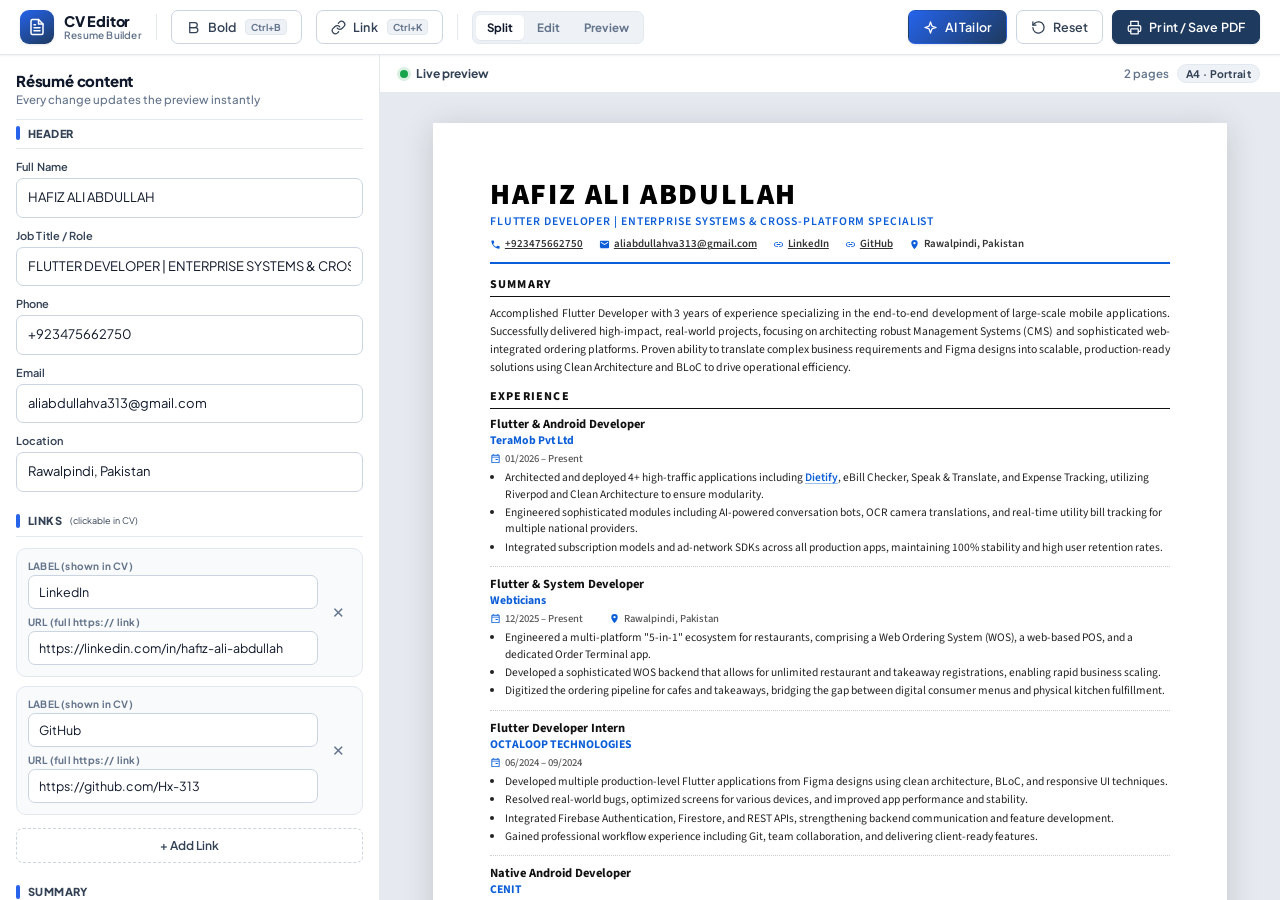
==== commit 22e202da: "feat: add global keyboard shortcuts Ctrl+B, Ctrl+K, Ctrl+S, link modal, and responsive view switcher" ====
--- a/index.html
+++ b/index.html
@@ -25,9 +25,18 @@
       </span>
     </div>
     <span class="tb-div" aria-hidden="true"></span>
-    <button class="tbtn tbtn-bold" id="boldBtn" onclick="applyBold()" title="Select text in any field, then bold it">
-      <svg class="ic" viewBox="0 0 24 24"><path d="M6 12h8a4 4 0 0 0 0-8H6z"/><path d="M6 12h9a4 4 0 0 1 0 8H6z"/></svg> Bold
-    </button>
+    <button class="tbtn tbtn-bold" id="boldBtn" onclick="applyBold()" title="Select text in any field, then bold it (Ctrl+B)">
+      <svg class="ic" viewBox="0 0 24 24"><path d="M6 12h8a4 4 0 0 0 0-8H6z"/><path d="M6 12h9a4 4 0 0 1 0 8H6z"/></svg> Bold <span class="kbd-hint">Ctrl+B</span>
+    </button>
+    <button class="tbtn tbtn-link" id="linkBtn" onclick="openLinkModal()" title="Insert link on selected text (Ctrl+K)">
+      <svg class="ic" viewBox="0 0 24 24"><path d="M10 13a5 5 0 0 0 7.54.54l3-3a5 5 0 0 0-7.07-7.07l-1.72 1.71"/><path d="M14 11a5 5 0 0 0-7.54-.54l-3 3a5 5 0 0 0 7.07 7.07l1.71-1.71"/></svg> Link <span class="kbd-hint">Ctrl+K</span>
+    </button>
+    <span class="tb-div" aria-hidden="true"></span>
+    <div class="view-mode-toggle" id="viewModeToggle">
+      <button class="vbtn active" data-mode="split" onclick="setViewMode('split')" title="Split view">Split</button>
+      <button class="vbtn" data-mode="form" onclick="setViewMode('form')" title="Editor only">Edit</button>
+      <button class="vbtn" data-mode="preview" onclick="setViewMode('preview')" title="Preview only">Preview</button>
+    </div>
   </div>
   <div class="tb-actions">
     <button class="tbtn tbtn-ai" onclick="openAI()">
@@ -196,9 +205,34 @@
         </div>
       </div>
 
-    </div>
-  </div>
-</div>
+</div>
+
+<!-- INLINE LINK MODAL (Ctrl+K) -->
+<div id="link-overlay" class="ai-overlay" onclick="if(event.target===this)closeLinkModal()">
+  <div class="ai-modal" style="max-width:440px;" role="dialog" aria-modal="true" aria-label="Insert Hyperlink">
+    <div class="ai-hd">
+      <div class="ai-title">🔗 Insert Hyperlink <span class="ai-sub">Ctrl+K</span></div>
+      <button class="ai-x" onclick="closeLinkModal()" title="Close">✕</button>
+    </div>
+    <div class="ai-body" style="padding:16px 20px 20px;">
+      <div class="fg" style="margin-bottom:12px;">
+        <label>Link Text</label>
+        <input id="link-in-text" class="ai-input" placeholder="e.g. Dietify">
+      </div>
+      <div class="fg" style="margin-bottom:16px;">
+        <label>Target URL</label>
+        <input id="link-in-url" class="ai-input" placeholder="https://..." value="https://">
+      </div>
+      <div class="ai-actions" style="margin-top:0;">
+        <button class="ai-btn ai-btn-ghost" onclick="closeLinkModal()">Cancel</button>
+        <button class="ai-btn ai-btn-primary" id="link-confirm-btn" onclick="confirmInsertLink()">Insert Link</button>
+      </div>
+    </div>
+  </div>
+</div>
+
+<!-- GLOBAL TOAST NOTIFICATION -->
+<div id="toast"><span id="toast-icon">✓</span> <span id="toast-txt">Saved</span></div>
 
 <script src="scripts/data.js"></script>
 <script src="scripts/helpers.js"></script>
--- a/styles/app.css
+++ b/styles/app.css
@@ -59,6 +59,44 @@
 .tbtn-bold{background:var(--surface);color:var(--ink-2);border-color:var(--line-2);}
 .tbtn-bold:hover{background:var(--surface-2);border-color:var(--ink-3);}
 .tbtn-bold.active{background:var(--brand);color:#fff;border-color:var(--brand);}
+.tbtn-link{background:var(--surface);color:var(--ink-2);border-color:var(--line-2);}
+.tbtn-link:hover{background:var(--surface-2);border-color:var(--ink-3);}
+.tbtn-link.active{background:var(--brand);color:#fff;border-color:var(--brand);}
+.kbd-hint{
+  font-size:9.5px;font-weight:700;background:var(--surface-3);color:var(--ink-3);
+  padding:1px 5px;border-radius:4px;border:1px solid var(--line);letter-spacing:0;
+  margin-left:2px;
+}
+.tbtn-bold.active .kbd-hint, .tbtn-link.active .kbd-hint{background:rgba(255,255,255,.25);color:#fff;border-color:transparent;}
+
+.view-mode-toggle{
+  display:inline-flex;align-items:center;background:var(--surface-3);
+  padding:3px;border-radius:var(--r-sm);gap:2px;border:1px solid var(--line);
+}
+.vbtn{
+  background:transparent;border:none;color:var(--ink-3);font-family:var(--ui-font);
+  font-size:11.5px;font-weight:700;padding:5px 11px;border-radius:5px;cursor:pointer;
+  transition:background .15s,color .15s,box-shadow .15s;
+}
+.vbtn:hover{color:var(--ink);}
+.vbtn.active{
+  background:var(--surface);color:var(--ink);box-shadow:var(--sh-xs);
+}
+
+body.view-form #preview-col{display:none!important;}
+body.view-form #form-panel{width:100%!important;max-width:820px;margin:0 auto;border-right:none;}
+body.view-preview #form-panel{display:none!important;}
+body.view-preview #preview-col{width:100%!important;}
+
+#toast{
+  position:fixed;bottom:24px;right:24px;z-index:900;
+  background:var(--ink);color:#fff;padding:10px 18px;border-radius:var(--r-sm);
+  font-size:12.5px;font-weight:600;display:flex;align-items:center;gap:8px;
+  box-shadow:var(--sh-md);opacity:0;transform:translateY(10px);pointer-events:none;
+  transition:opacity .2s var(--ease),transform .2s var(--ease);
+}
+#toast.show{opacity:1;transform:translateY(0);pointer-events:auto;}
+
 .tbtn-ghost,.tbtn-reset{background:var(--surface);color:var(--ink-2);border-color:var(--line-2);}
 .tbtn-ghost:hover,.tbtn-reset:hover{background:var(--surface-2);border-color:var(--ink-3);}
 .tbtn-print{background:var(--navy);color:#fff;border-color:var(--navy);box-shadow:var(--sh-sm);}
@@ -169,6 +207,22 @@
   font-family:var(--ui-font);margin-top:10px;display:inline-flex;align-items:center;gap:5px;transition:all .15s;
 }
 .btn-rm:hover{background:var(--danger-50);border-color:var(--danger);}
+
+/* Description format switcher */
+.fmt-toggle{
+  display:inline-flex;align-items:center;background:var(--surface-3);
+  padding:3px;border-radius:var(--r-sm);gap:2px;margin-top:3px;margin-bottom:6px;
+  border:1px solid var(--line);
+}
+.fmt-btn{
+  background:transparent;border:none;color:var(--ink-3);font-family:var(--ui-font);
+  font-size:11px;font-weight:700;padding:4px 10px;border-radius:5px;cursor:pointer;
+  transition:background .15s,color .15s,box-shadow .15s;
+}
+.fmt-btn:hover{color:var(--ink);}
+.fmt-btn.active{
+  background:var(--surface);color:var(--brand);box-shadow:var(--sh-xs);
+}
 
 .tbtn-ai{background:linear-gradient(135deg,var(--brand),var(--navy));color:#fff;border-color:transparent;}
 .tbtn-ai:hover{filter:brightness(1.08);}
--- a/styles/resume.css
+++ b/styles/resume.css
@@ -110,6 +110,24 @@
   display:inline-flex;align-items:center;transition:color .15s;
 }
 #cv a.ci-link:hover{color:var(--blue);}
+#cv a.cv-inline-link{
+  color:var(--blue, #0b5ed7);
+  text-decoration:underline;
+  text-decoration-color:rgba(11, 94, 215, 0.4);
+  text-underline-offset:2px;
+  font-weight:600;
+  transition:color .15s, text-decoration-color .15s;
+}
+#cv a.cv-inline-link:hover{
+  color:var(--blue-dark, #1d4ed8);
+  text-decoration-color:var(--blue-dark, #1d4ed8);
+}
+@media print {
+  #cv a.cv-inline-link {
+    color: var(--blue, #0b5ed7) !important;
+    text-decoration: underline !important;
+  }
+}
 .cv-icon{
   width:11px;height:11px;color:var(--blue);display:inline-block;
   vertical-align:middle;margin-right:4px;flex-shrink:0;
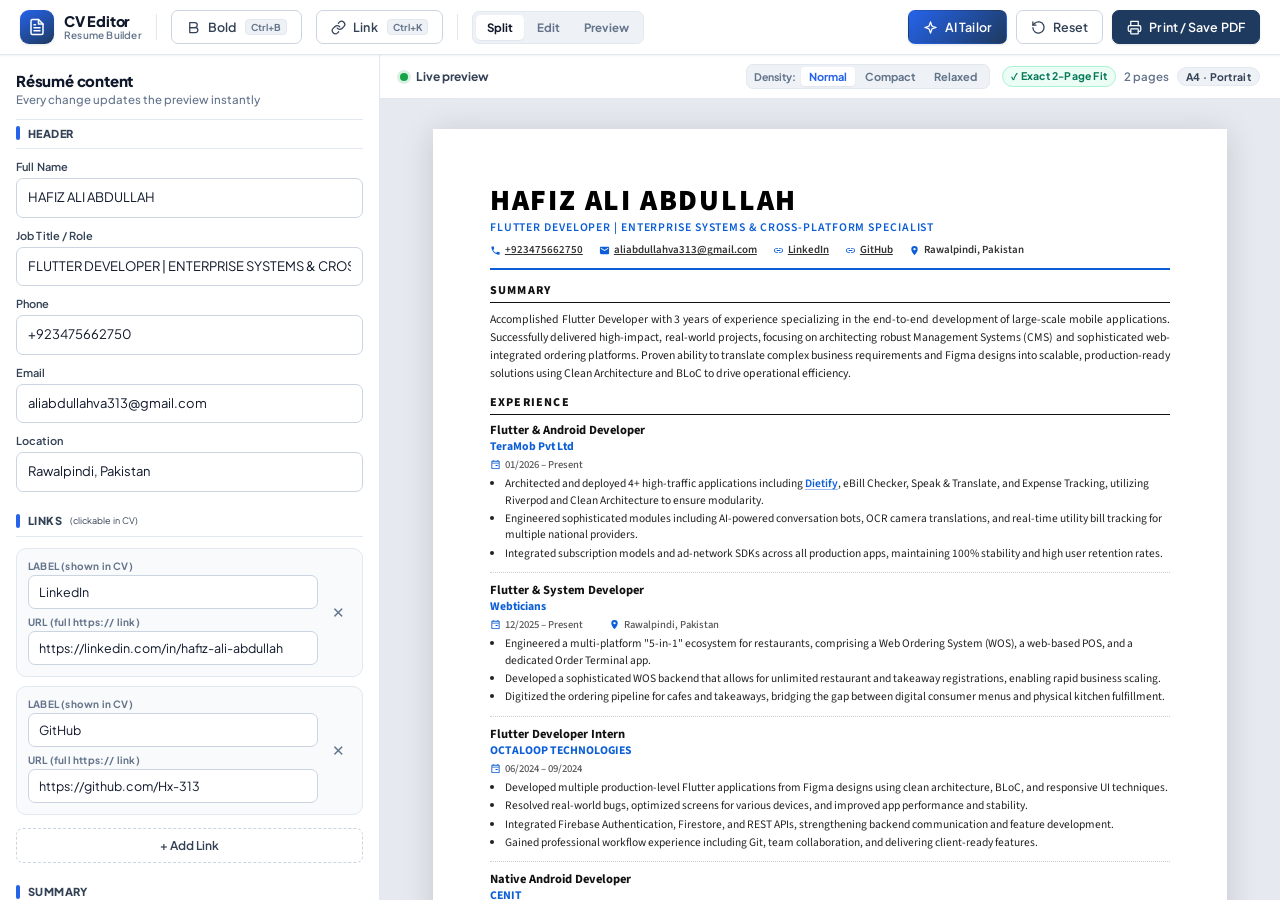
==== commit 65e05f13: "feat: implement granular bullet-level pagination, density controls, and 2-page fit gauge" ====
--- a/index.html
+++ b/index.html
@@ -127,7 +127,19 @@
   <div id="preview-col">
     <div id="pv-bar">
       <span class="pv-title"><span class="pv-dot"></span> Live preview</span>
-      <span class="pv-meta"><span id="pv-pages">1 page</span><span class="pv-chip">A4 · Portrait</span></span>
+      <div class="pv-controls">
+        <div class="density-selector" id="densitySelector">
+          <span class="dens-lbl">Density:</span>
+          <button class="dbtn active" data-density="normal" onclick="setDensity('normal')">Normal</button>
+          <button class="dbtn" data-density="compact" onclick="setDensity('compact')">Compact</button>
+          <button class="dbtn" data-density="relaxed" onclick="setDensity('relaxed')">Relaxed</button>
+        </div>
+        <span class="pv-meta">
+          <span id="pv-budget-gauge" class="pv-budget-ok">✓ 2 Pages (Fit)</span>
+          <span id="pv-pages">1 page</span>
+          <span class="pv-chip">A4 · Portrait</span>
+        </span>
+      </div>
     </div>
     <div id="preview-panel">
       <div id="cv-scale-outer">
--- a/styles/app.css
+++ b/styles/app.css
@@ -130,8 +130,33 @@
 }
 .pv-title{display:inline-flex;align-items:center;gap:8px;font-size:12px;font-weight:700;color:var(--ink-2);}
 .pv-dot{width:8px;height:8px;border-radius:50%;background:var(--success);box-shadow:0 0 0 3px rgba(22,163,74,.16);}
+.pv-controls{display:flex;align-items:center;gap:12px;}
+.density-selector{
+  display:inline-flex;align-items:center;background:var(--surface-3);
+  padding:2px 4px;border-radius:var(--r-sm);gap:2px;border:1px solid var(--line);
+}
+.dens-lbl{
+  font-size:10.5px;font-weight:700;color:var(--ink-3);margin-right:3px;margin-left:3px;
+}
+.dbtn{
+  background:transparent;border:none;color:var(--ink-3);font-family:var(--ui-font);
+  font-size:11px;font-weight:700;padding:3px 8px;border-radius:4px;cursor:pointer;
+  transition:all .15s;
+}
+.dbtn:hover{color:var(--ink);}
+.dbtn.active{
+  background:var(--surface);color:var(--brand);box-shadow:var(--sh-xs);
+}
 .pv-meta{display:inline-flex;align-items:center;gap:8px;font-size:11.5px;font-weight:600;color:var(--ink-3);}
 .pv-chip{background:var(--surface-3);color:var(--ink-2);border:1px solid var(--line);padding:2px 8px;border-radius:20px;font-size:10.5px;font-weight:700;letter-spacing:.3px;}
+.pv-budget-ok{
+  background:#ecfdf5;color:#047857;border:1px solid #a7f3d0;
+  padding:2px 8px;border-radius:20px;font-size:10.5px;font-weight:700;letter-spacing:.2px;
+}
+.pv-budget-warn{
+  background:#fffbeb;color:#b45309;border:1px solid #fde68a;
+  padding:2px 8px;border-radius:20px;font-size:10.5px;font-weight:700;letter-spacing:.2px;
+}
 #preview-panel{
   flex:1;min-width:0;overflow-y:auto;background:var(--workspace);
   display:flex;justify-content:center;padding:30px 20px 64px;
--- a/styles/resume.css
+++ b/styles/resume.css
@@ -79,6 +79,35 @@
 .cv-job + .cv-job { border-top: 1px dotted #ccc; padding-top: 10px; }
 .cv-edu + .cv-edu { border-top: 1px dotted #ccc; padding-top: 10px; }
 .cv-cert + .cv-cert { border-top: 1px dotted #ccc; padding-top: 8px; }
+
+/* Continuation item styling */
+.cv-job.cv-job-cont {
+  border-top: none !important;
+  margin-top: 3px;
+  padding-top: 0;
+}
+.cv-cont-lbl {
+  font-size: 7.8pt;
+  color: #666;
+  margin-bottom: 3px;
+  font-style: italic;
+}
+
+/* Density overrides */
+body[data-density="compact"] #cv { line-height: 1.36; font-size: 9.1pt; }
+body[data-density="compact"] .cv-page { padding: 12mm 15mm 16mm 15mm; }
+body[data-density="compact"] #cv .sec { margin-bottom: 8px; }
+body[data-density="compact"] #cv .sec-ttl { margin-bottom: 5px; padding-bottom: 1px; font-size: 8.6pt; }
+body[data-density="compact"] #cv .cv-job { margin-bottom: 7px; }
+body[data-density="compact"] #cv .cv-job li { margin-bottom: 1px; line-height: 1.34; font-size: 8.4pt; }
+body[data-density="compact"] .cv-job + .cv-job { padding-top: 6px; }
+
+body[data-density="relaxed"] #cv { line-height: 1.54; font-size: 9.6pt; }
+body[data-density="relaxed"] .cv-page { padding: 16mm 15mm 22mm 15mm; }
+body[data-density="relaxed"] #cv .sec { margin-bottom: 14px; }
+body[data-density="relaxed"] #cv .sec-ttl { margin-bottom: 10px; }
+body[data-density="relaxed"] #cv .cv-job { margin-bottom: 12px; }
+body[data-density="relaxed"] #cv .cv-job li { margin-bottom: 3px; line-height: 1.5; }
 
 /* Hidden sandbox for measuring block heights */
 #cv-sandbox {
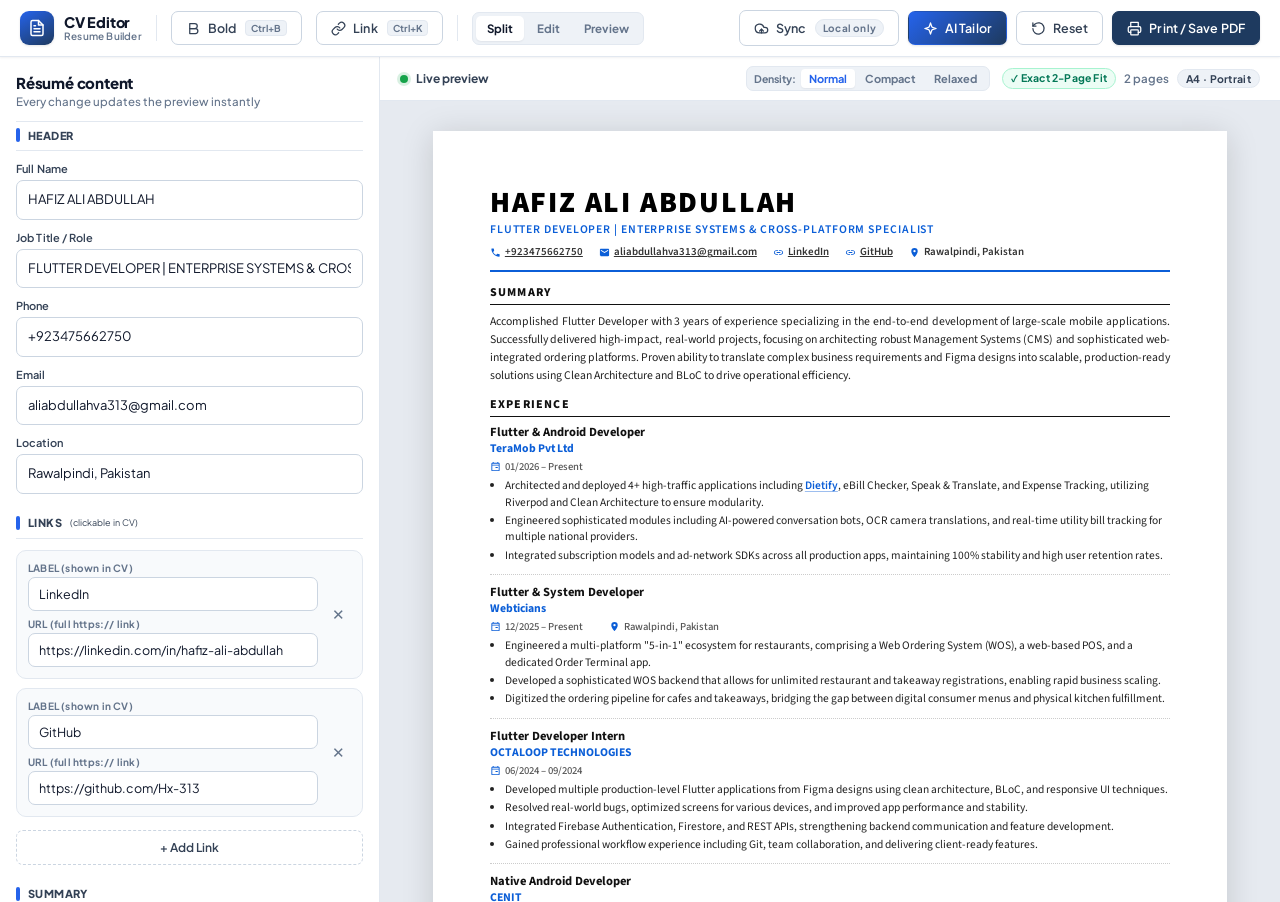
==== commit 5bec603c: "feat: add remote cloud persistence, sync key management, and offline JSON backup" ====
--- a/index.html
+++ b/index.html
@@ -39,6 +39,9 @@
     </div>
   </div>
   <div class="tb-actions">
+    <button class="tbtn tbtn-sync" id="syncBtn" onclick="CloudSync.openModal()" title="Sync CV across devices">
+      <svg class="ic" viewBox="0 0 24 24"><path d="M17.5 19H9a7 7 0 1 1 6.71-9h1.79a4.5 4.5 0 1 1 0 9Z"/><path d="M12 13v6"/><path d="m9 16 3-3 3 3"/></svg> Sync <span id="sync-badge" class="sync-pill sync-pill-idle">Local only</span>
+    </button>
     <button class="tbtn tbtn-ai" onclick="openAI()">
       <svg class="ic" viewBox="0 0 24 24"><path d="m12 3-1.9 5.8a2 2 0 0 1-1.3 1.3L3 12l5.8 1.9a2 2 0 0 1 1.3 1.3L12 21l1.9-5.8a2 2 0 0 1 1.3-1.3L21 12l-5.8-1.9a2 2 0 0 1-1.3-1.3z"/></svg> AI Tailor
     </button>
@@ -246,10 +249,55 @@
 <!-- GLOBAL TOAST NOTIFICATION -->
 <div id="toast"><span id="toast-icon">✓</span> <span id="toast-txt">Saved</span></div>
 
+<!-- CLOUD SYNC MODAL -->
+<div id="sync-overlay" class="ai-overlay" onclick="if(event.target===this)CloudSync.closeModal()">
+  <div class="ai-modal" style="max-width:480px;" role="dialog" aria-modal="true" aria-label="Cloud Sync & Backup">
+    <div class="ai-hd">
+      <div class="ai-title">☁️ Cloud Sync & Backup <span class="ai-sub">Cross-Browser</span></div>
+      <button class="ai-x" onclick="CloudSync.closeModal()" title="Close">✕</button>
+    </div>
+    <div class="ai-body" style="padding:18px 20px 22px;">
+      <div class="fg" style="margin-bottom:12px;">
+        <label>Personal Sync Key <span style="font-weight:400;color:var(--ink-3);">(enter on any PC to sync)</span></label>
+        <div style="display:flex;gap:8px;">
+          <input id="sync-key-input" class="ai-input" placeholder="e.g. ali-cv-313" style="font-family:monospace;font-weight:700;">
+          <button class="ai-btn ai-btn-ghost" onclick="CloudSync.generateKey()" title="Generate random key" style="flex-shrink:0;">🎲 Random</button>
+        </div>
+      </div>
+
+      <div class="ai-actions" style="margin-top:4px;margin-bottom:16px;">
+        <button class="ai-btn ai-btn-ghost" onclick="CloudSync.pull(null, false)">⬇ Pull Latest</button>
+        <button class="ai-btn ai-btn-primary" onclick="CloudSync.saveKey()">Save Key & Sync</button>
+      </div>
+
+      <div style="border-top:1px solid var(--line);padding-top:14px;margin-top:14px;">
+        <div style="font-size:11.5px;font-weight:700;color:var(--ink-2);margin-bottom:8px;">Offline File Backup & Sharing</div>
+        <div style="display:flex;gap:8px;flex-wrap:wrap;">
+          <button class="ai-btn ai-btn-ghost" onclick="CloudSync.exportJSON()">💾 Export JSON</button>
+          <label class="ai-btn ai-btn-ghost" style="cursor:pointer;margin:0;">
+            📂 Import JSON <input type="file" accept=".json" style="display:none;" onchange="CloudSync.importJSON(this.files[0])">
+          </label>
+          <button class="ai-btn ai-btn-ghost" onclick="CloudSync.copyShareableLink()">🔗 Copy Share Link</button>
+        </div>
+      </div>
+
+      <details class="ai-adv" style="margin-top:14px;">
+        <summary>Advanced — Custom API Endpoint</summary>
+        <div class="fg" style="margin-top:8px;">
+          <label>Custom REST / Webhook URL</label>
+          <input id="sync-endpoint-input" class="ai-input" placeholder="https://your-api.com/sync" spellcheck="false">
+          <div class="hint">Leave empty to use automatic zero-setup persistence</div>
+        </div>
+      </details>
+    </div>
+  </div>
+</div>
+
 <script src="scripts/data.js"></script>
 <script src="scripts/helpers.js"></script>
 <script src="scripts/editor.js"></script>
 <script src="scripts/render.js"></script>
+<script src="scripts/sync.js"></script>
 <script src="scripts/ai.js"></script>
 <script src="scripts/app.js"></script>
 </body>
--- a/styles/app.css
+++ b/styles/app.css
@@ -62,6 +62,21 @@
 .tbtn-link{background:var(--surface);color:var(--ink-2);border-color:var(--line-2);}
 .tbtn-link:hover{background:var(--surface-2);border-color:var(--ink-3);}
 .tbtn-link.active{background:var(--brand);color:#fff;border-color:var(--brand);}
+.tbtn-sync{background:var(--surface);color:var(--ink-2);border-color:var(--line-2);}
+.tbtn-sync:hover{background:var(--surface-2);border-color:var(--ink-3);}
+.sync-pill{
+  font-size:10px;font-weight:700;padding:2px 7px;border-radius:20px;letter-spacing:.2px;
+  display:inline-flex;align-items:center;margin-left:2px;
+}
+.sync-pill-idle{background:var(--surface-3);color:var(--ink-3);border:1px solid var(--line);}
+.sync-pill-ok{background:#ecfdf5;color:#047857;border:1px solid #a7f3d0;}
+.sync-pill-saving{background:#eff6ff;color:#1d4ed8;border:1px solid #bfdbfe;animation:pulseSync 1s infinite alternate;}
+.sync-pill-offline{background:#fef2f2;color:#b91c1c;border:1px solid #fecaca;}
+
+@keyframes pulseSync {
+  from { opacity: 0.6; }
+  to { opacity: 1; }
+}
 .kbd-hint{
   font-size:9.5px;font-weight:700;background:var(--surface-3);color:var(--ink-3);
   padding:1px 5px;border-radius:4px;border:1px solid var(--line);letter-spacing:0;
